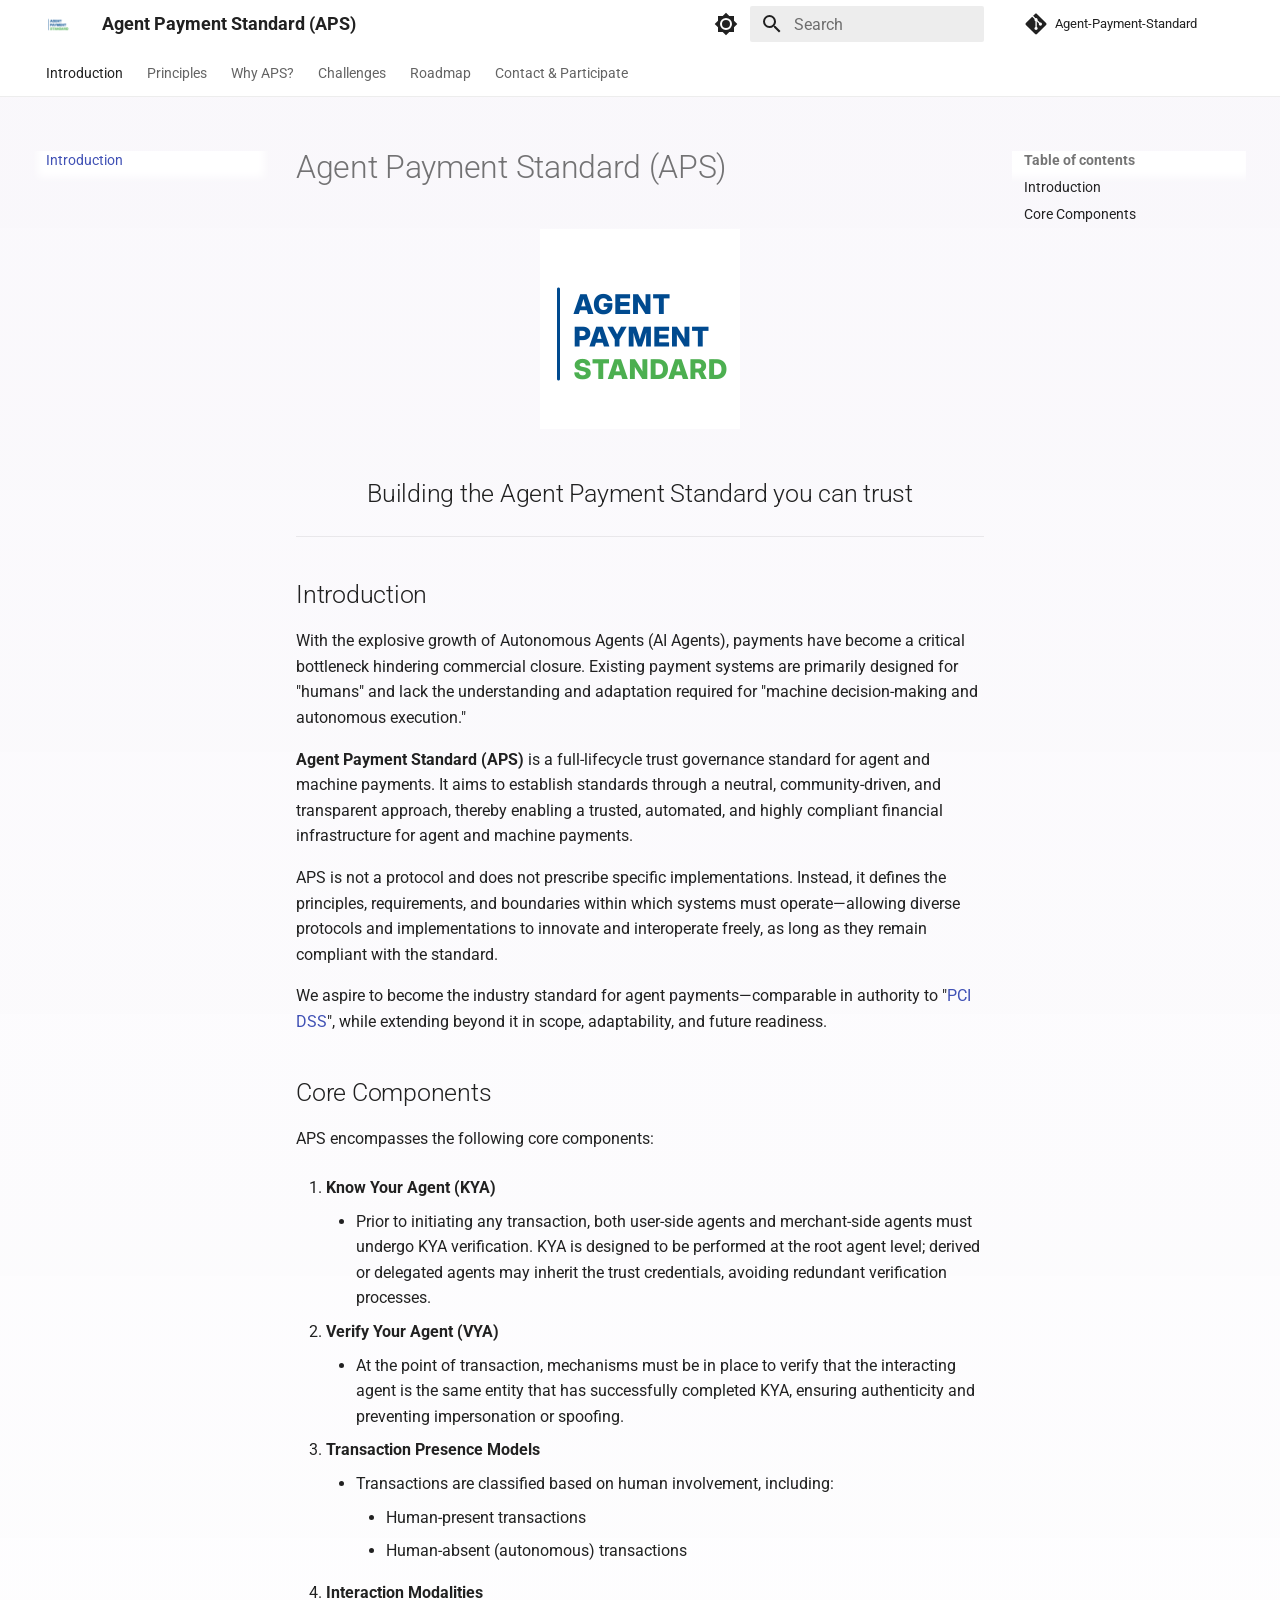
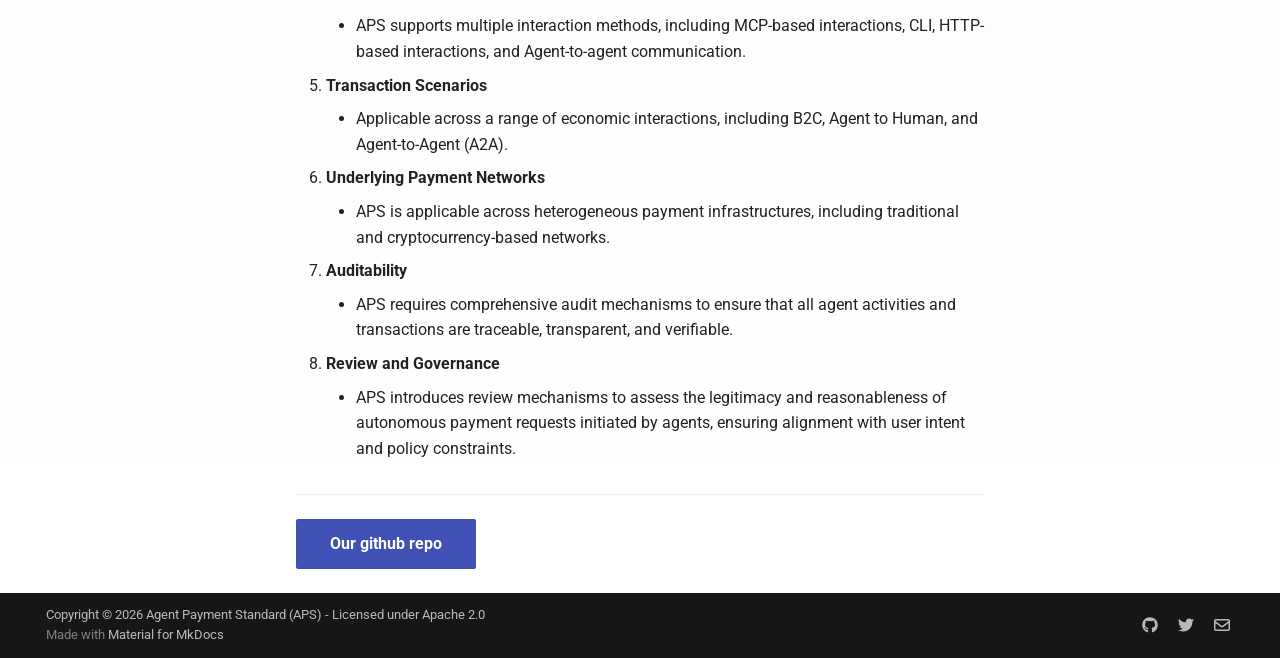
==== index.html @ 0241cc37 "Deployed 0610d51 with MkDocs version: 1.6.1" ====
<!doctype html>
<html lang="en" class="no-js">
  <head>
    
      <meta charset="utf-8">
      <meta name="viewport" content="width=device-width,initial-scale=1">
      
        <meta name="description" content="Building the Agent Payment Standard you can trust.">
      
      
      
        <link rel="canonical" href="https://agent-payment-standard.github.io/Agent-Payment-Standard-Website/">
      
      
      
        <link rel="next" href="principles/">
      
      
        
      
      
      <link rel="icon" href="images/logo-square.png">
      <meta name="generator" content="mkdocs-1.6.1, mkdocs-material-9.7.6">
    
    
      
        <title>Agent Payment Standard (APS)</title>
      
    
    
      <link rel="stylesheet" href="assets/stylesheets/main.484c7ddc.min.css">
      
        
        <link rel="stylesheet" href="assets/stylesheets/palette.ab4e12ef.min.css">
      
      


    
    
      
    
    
      
        
        
        <link rel="preconnect" href="https://fonts.gstatic.com" crossorigin>
        <link rel="stylesheet" href="https://fonts.googleapis.com/css?family=Roboto:300,300i,400,400i,700,700i%7CRoboto+Mono:400,400i,700,700i&display=fallback">
        <style>:root{--md-text-font:"Roboto";--md-code-font:"Roboto Mono"}</style>
      
    
    
      <link rel="stylesheet" href="stylesheets/extra.css">
    
    <script>__md_scope=new URL(".",location),__md_hash=e=>[...e].reduce(((e,_)=>(e<<5)-e+_.charCodeAt(0)),0),__md_get=(e,_=localStorage,t=__md_scope)=>JSON.parse(_.getItem(t.pathname+"."+e)),__md_set=(e,_,t=localStorage,a=__md_scope)=>{try{t.setItem(a.pathname+"."+e,JSON.stringify(_))}catch(e){}}</script>
    
      

    
    
  </head>
  
  
    
    
      
    
    
    
    
    <body dir="ltr" data-md-color-scheme="default" data-md-color-primary="white" data-md-color-accent="deep-purple">
  
    
    <input class="md-toggle" data-md-toggle="drawer" type="checkbox" id="__drawer" autocomplete="off">
    <input class="md-toggle" data-md-toggle="search" type="checkbox" id="__search" autocomplete="off">
    <label class="md-overlay" for="__drawer"></label>
    <div data-md-component="skip">
      
        
        <a href="#agent-payment-standard-aps" class="md-skip">
          Skip to content
        </a>
      
    </div>
    <div data-md-component="announce">
      
    </div>
    
    
      

<header class="md-header" data-md-component="header">
  <nav class="md-header__inner md-grid" aria-label="Header">
    <a href="." title="Agent Payment Standard (APS)" class="md-header__button md-logo" aria-label="Agent Payment Standard (APS)" data-md-component="logo">
      
  <img src="images/logo-square.png" alt="logo">

    </a>
    <label class="md-header__button md-icon" for="__drawer">
      
      <svg xmlns="http://www.w3.org/2000/svg" viewBox="0 0 24 24"><path d="M3 6h18v2H3zm0 5h18v2H3zm0 5h18v2H3z"/></svg>
    </label>
    <div class="md-header__title" data-md-component="header-title">
      <div class="md-header__ellipsis">
        <div class="md-header__topic">
          <span class="md-ellipsis">
            Agent Payment Standard (APS)
          </span>
        </div>
        <div class="md-header__topic" data-md-component="header-topic">
          <span class="md-ellipsis">
            
              Introduction
            
          </span>
        </div>
      </div>
    </div>
    
      
        <form class="md-header__option" data-md-component="palette">
  
    
    
    
    <input class="md-option" data-md-color-media="(prefers-color-scheme: light)" data-md-color-scheme="default" data-md-color-primary="white" data-md-color-accent="deep-purple"  aria-label="Switch to dark mode"  type="radio" name="__palette" id="__palette_0">
    
      <label class="md-header__button md-icon" title="Switch to dark mode" for="__palette_1" hidden>
        <svg xmlns="http://www.w3.org/2000/svg" viewBox="0 0 24 24"><path d="M12 8a4 4 0 0 0-4 4 4 4 0 0 0 4 4 4 4 0 0 0 4-4 4 4 0 0 0-4-4m0 10a6 6 0 0 1-6-6 6 6 0 0 1 6-6 6 6 0 0 1 6 6 6 6 0 0 1-6 6m8-9.31V4h-4.69L12 .69 8.69 4H4v4.69L.69 12 4 15.31V20h4.69L12 23.31 15.31 20H20v-4.69L23.31 12z"/></svg>
      </label>
    
  
    
    
    
    <input class="md-option" data-md-color-media="(prefers-color-scheme: dark)" data-md-color-scheme="slate" data-md-color-primary="black" data-md-color-accent="deep-purple"  aria-label="Switch to light mode"  type="radio" name="__palette" id="__palette_1">
    
      <label class="md-header__button md-icon" title="Switch to light mode" for="__palette_0" hidden>
        <svg xmlns="http://www.w3.org/2000/svg" viewBox="0 0 24 24"><path d="M12 18c-.89 0-1.74-.2-2.5-.55C11.56 16.5 13 14.42 13 12s-1.44-4.5-3.5-5.45C10.26 6.2 11.11 6 12 6a6 6 0 0 1 6 6 6 6 0 0 1-6 6m8-9.31V4h-4.69L12 .69 8.69 4H4v4.69L.69 12 4 15.31V20h4.69L12 23.31 15.31 20H20v-4.69L23.31 12z"/></svg>
      </label>
    
  
</form>
      
    
    
      <script>var palette=__md_get("__palette");if(palette&&palette.color){if("(prefers-color-scheme)"===palette.color.media){var media=matchMedia("(prefers-color-scheme: light)"),input=document.querySelector(media.matches?"[data-md-color-media='(prefers-color-scheme: light)']":"[data-md-color-media='(prefers-color-scheme: dark)']");palette.color.media=input.getAttribute("data-md-color-media"),palette.color.scheme=input.getAttribute("data-md-color-scheme"),palette.color.primary=input.getAttribute("data-md-color-primary"),palette.color.accent=input.getAttribute("data-md-color-accent")}for(var[key,value]of Object.entries(palette.color))document.body.setAttribute("data-md-color-"+key,value)}</script>
    
    
    
      
      
        <label class="md-header__button md-icon" for="__search">
          
          <svg xmlns="http://www.w3.org/2000/svg" viewBox="0 0 24 24"><path d="M9.5 3A6.5 6.5 0 0 1 16 9.5c0 1.61-.59 3.09-1.56 4.23l.27.27h.79l5 5-1.5 1.5-5-5v-.79l-.27-.27A6.52 6.52 0 0 1 9.5 16 6.5 6.5 0 0 1 3 9.5 6.5 6.5 0 0 1 9.5 3m0 2C7 5 5 7 5 9.5S7 14 9.5 14 14 12 14 9.5 12 5 9.5 5"/></svg>
        </label>
        <div class="md-search" data-md-component="search" role="dialog">
  <label class="md-search__overlay" for="__search"></label>
  <div class="md-search__inner" role="search">
    <form class="md-search__form" name="search">
      <input type="text" class="md-search__input" name="query" aria-label="Search" placeholder="Search" autocapitalize="off" autocorrect="off" autocomplete="off" spellcheck="false" data-md-component="search-query" required>
      <label class="md-search__icon md-icon" for="__search">
        
        <svg xmlns="http://www.w3.org/2000/svg" viewBox="0 0 24 24"><path d="M9.5 3A6.5 6.5 0 0 1 16 9.5c0 1.61-.59 3.09-1.56 4.23l.27.27h.79l5 5-1.5 1.5-5-5v-.79l-.27-.27A6.52 6.52 0 0 1 9.5 16 6.5 6.5 0 0 1 3 9.5 6.5 6.5 0 0 1 9.5 3m0 2C7 5 5 7 5 9.5S7 14 9.5 14 14 12 14 9.5 12 5 9.5 5"/></svg>
        
        <svg xmlns="http://www.w3.org/2000/svg" viewBox="0 0 24 24"><path d="M20 11v2H8l5.5 5.5-1.42 1.42L4.16 12l7.92-7.92L13.5 5.5 8 11z"/></svg>
      </label>
      <nav class="md-search__options" aria-label="Search">
        
          <a href="javascript:void(0)" class="md-search__icon md-icon" title="Share" aria-label="Share" data-clipboard data-clipboard-text="" data-md-component="search-share" tabindex="-1">
            
            <svg xmlns="http://www.w3.org/2000/svg" viewBox="0 0 24 24"><path d="M18 16.08c-.76 0-1.44.3-1.96.77L8.91 12.7c.05-.23.09-.46.09-.7s-.04-.47-.09-.7l7.05-4.11c.54.5 1.25.81 2.04.81a3 3 0 0 0 3-3 3 3 0 0 0-3-3 3 3 0 0 0-3 3c0 .24.04.47.09.7L8.04 9.81C7.5 9.31 6.79 9 6 9a3 3 0 0 0-3 3 3 3 0 0 0 3 3c.79 0 1.5-.31 2.04-.81l7.12 4.15c-.05.21-.08.43-.08.66 0 1.61 1.31 2.91 2.92 2.91s2.92-1.3 2.92-2.91A2.92 2.92 0 0 0 18 16.08"/></svg>
          </a>
        
        <button type="reset" class="md-search__icon md-icon" title="Clear" aria-label="Clear" tabindex="-1">
          
          <svg xmlns="http://www.w3.org/2000/svg" viewBox="0 0 24 24"><path d="M19 6.41 17.59 5 12 10.59 6.41 5 5 6.41 10.59 12 5 17.59 6.41 19 12 13.41 17.59 19 19 17.59 13.41 12z"/></svg>
        </button>
      </nav>
      
        <div class="md-search__suggest" data-md-component="search-suggest"></div>
      
    </form>
    <div class="md-search__output">
      <div class="md-search__scrollwrap" tabindex="0" data-md-scrollfix>
        <div class="md-search-result" data-md-component="search-result">
          <div class="md-search-result__meta">
            Initializing search
          </div>
          <ol class="md-search-result__list" role="presentation"></ol>
        </div>
      </div>
    </div>
  </div>
</div>
      
    
    
      <div class="md-header__source">
        <a href="https://github.com/Agent-Payment-Standard" title="Go to repository" class="md-source" data-md-component="source">
  <div class="md-source__icon md-icon">
    
    <svg xmlns="http://www.w3.org/2000/svg" viewBox="0 0 448 512"><!--! Font Awesome Free 7.1.0 by @fontawesome - https://fontawesome.com License - https://fontawesome.com/license/free (Icons: CC BY 4.0, Fonts: SIL OFL 1.1, Code: MIT License) Copyright 2025 Fonticons, Inc.--><path d="M439.6 236.1 244 40.5c-5.4-5.5-12.8-8.5-20.4-8.5s-15 3-20.4 8.4L162.5 81l51.5 51.5c27.1-9.1 52.7 16.8 43.4 43.7l49.7 49.7c34.2-11.8 61.2 31 35.5 56.7-26.5 26.5-70.2-2.9-56-37.3L240.3 199v121.9c25.3 12.5 22.3 41.8 9.1 55-6.4 6.4-15.2 10.1-24.3 10.1s-17.8-3.6-24.3-10.1c-17.6-17.6-11.1-46.9 11.2-56v-123c-20.8-8.5-24.6-30.7-18.6-45L142.6 101 8.5 235.1C3 240.6 0 247.9 0 255.5s3 15 8.5 20.4l195.6 195.7c5.4 5.4 12.7 8.4 20.4 8.4s15-3 20.4-8.4l194.7-194.7c5.4-5.4 8.4-12.8 8.4-20.4s-3-15-8.4-20.4"/></svg>
  </div>
  <div class="md-source__repository">
    Agent-Payment-Standard
  </div>
</a>
      </div>
    
  </nav>
  
</header>
    
    <div class="md-container" data-md-component="container">
      
      
        
          
            
<nav class="md-tabs" aria-label="Tabs" data-md-component="tabs">
  <div class="md-grid">
    <ul class="md-tabs__list">
      
        
  
  
  
    
  
  
    <li class="md-tabs__item md-tabs__item--active">
      <a href="." class="md-tabs__link">
        
  
  
    
  
  Introduction

      </a>
    </li>
  

      
        
  
  
  
  
    <li class="md-tabs__item">
      <a href="principles/" class="md-tabs__link">
        
  
  
    
  
  Principles

      </a>
    </li>
  

      
        
  
  
  
  
    <li class="md-tabs__item">
      <a href="why-aps/" class="md-tabs__link">
        
  
  
    
  
  Why APS?

      </a>
    </li>
  

      
        
  
  
  
  
    <li class="md-tabs__item">
      <a href="challenges/" class="md-tabs__link">
        
  
  
    
  
  Challenges

      </a>
    </li>
  

      
        
  
  
  
  
    <li class="md-tabs__item">
      <a href="roadmap/" class="md-tabs__link">
        
  
  
    
  
  Roadmap

      </a>
    </li>
  

      
        
  
  
  
  
    <li class="md-tabs__item">
      <a href="participate/" class="md-tabs__link">
        
  
  
    
  
  Contact & Participate

      </a>
    </li>
  

      
    </ul>
  </div>
</nav>
          
        
      
      <main class="md-main" data-md-component="main">
        <div class="md-main__inner md-grid">
          
            
              
              <div class="md-sidebar md-sidebar--primary" data-md-component="sidebar" data-md-type="navigation" >
                <div class="md-sidebar__scrollwrap">
                  <div class="md-sidebar__inner">
                    


  


<nav class="md-nav md-nav--primary md-nav--lifted" aria-label="Navigation" data-md-level="0">
  <label class="md-nav__title" for="__drawer">
    <a href="." title="Agent Payment Standard (APS)" class="md-nav__button md-logo" aria-label="Agent Payment Standard (APS)" data-md-component="logo">
      
  <img src="images/logo-square.png" alt="logo">

    </a>
    Agent Payment Standard (APS)
  </label>
  
    <div class="md-nav__source">
      <a href="https://github.com/Agent-Payment-Standard" title="Go to repository" class="md-source" data-md-component="source">
  <div class="md-source__icon md-icon">
    
    <svg xmlns="http://www.w3.org/2000/svg" viewBox="0 0 448 512"><!--! Font Awesome Free 7.1.0 by @fontawesome - https://fontawesome.com License - https://fontawesome.com/license/free (Icons: CC BY 4.0, Fonts: SIL OFL 1.1, Code: MIT License) Copyright 2025 Fonticons, Inc.--><path d="M439.6 236.1 244 40.5c-5.4-5.5-12.8-8.5-20.4-8.5s-15 3-20.4 8.4L162.5 81l51.5 51.5c27.1-9.1 52.7 16.8 43.4 43.7l49.7 49.7c34.2-11.8 61.2 31 35.5 56.7-26.5 26.5-70.2-2.9-56-37.3L240.3 199v121.9c25.3 12.5 22.3 41.8 9.1 55-6.4 6.4-15.2 10.1-24.3 10.1s-17.8-3.6-24.3-10.1c-17.6-17.6-11.1-46.9 11.2-56v-123c-20.8-8.5-24.6-30.7-18.6-45L142.6 101 8.5 235.1C3 240.6 0 247.9 0 255.5s3 15 8.5 20.4l195.6 195.7c5.4 5.4 12.7 8.4 20.4 8.4s15-3 20.4-8.4l194.7-194.7c5.4-5.4 8.4-12.8 8.4-20.4s-3-15-8.4-20.4"/></svg>
  </div>
  <div class="md-source__repository">
    Agent-Payment-Standard
  </div>
</a>
    </div>
  
  <ul class="md-nav__list" data-md-scrollfix>
    
      
      
  
  
    
  
  
  
    <li class="md-nav__item md-nav__item--active">
      
      <input class="md-nav__toggle md-toggle" type="checkbox" id="__toc">
      
      
        
      
      
        <label class="md-nav__link md-nav__link--active" for="__toc">
          
  
  
  <span class="md-ellipsis">
    
  
    Introduction
  

    
  </span>
  
  

          <span class="md-nav__icon md-icon"></span>
        </label>
      
      <a href="." class="md-nav__link md-nav__link--active">
        
  
  
  <span class="md-ellipsis">
    
  
    Introduction
  

    
  </span>
  
  

      </a>
      
        

<nav class="md-nav md-nav--secondary" aria-label="Table of contents">
  
  
  
    
  
  
    <label class="md-nav__title" for="__toc">
      <span class="md-nav__icon md-icon"></span>
      Table of contents
    </label>
    <ul class="md-nav__list" data-md-component="toc" data-md-scrollfix>
      
        <li class="md-nav__item">
  <a href="#introduction" class="md-nav__link">
    <span class="md-ellipsis">
      
        Introduction
      
    </span>
  </a>
  
</li>
      
        <li class="md-nav__item">
  <a href="#core-components" class="md-nav__link">
    <span class="md-ellipsis">
      
        Core Components
      
    </span>
  </a>
  
</li>
      
    </ul>
  
</nav>
      
    </li>
  

    
      
      
  
  
  
  
    <li class="md-nav__item">
      <a href="principles/" class="md-nav__link">
        
  
  
  <span class="md-ellipsis">
    
  
    Principles
  

    
  </span>
  
  

      </a>
    </li>
  

    
      
      
  
  
  
  
    <li class="md-nav__item">
      <a href="why-aps/" class="md-nav__link">
        
  
  
  <span class="md-ellipsis">
    
  
    Why APS?
  

    
  </span>
  
  

      </a>
    </li>
  

    
      
      
  
  
  
  
    <li class="md-nav__item">
      <a href="challenges/" class="md-nav__link">
        
  
  
  <span class="md-ellipsis">
    
  
    Challenges
  

    
  </span>
  
  

      </a>
    </li>
  

    
      
      
  
  
  
  
    <li class="md-nav__item">
      <a href="roadmap/" class="md-nav__link">
        
  
  
  <span class="md-ellipsis">
    
  
    Roadmap
  

    
  </span>
  
  

      </a>
    </li>
  

    
      
      
  
  
  
  
    <li class="md-nav__item">
      <a href="participate/" class="md-nav__link">
        
  
  
  <span class="md-ellipsis">
    
  
    Contact & Participate
  

    
  </span>
  
  

      </a>
    </li>
  

    
  </ul>
</nav>
                  </div>
                </div>
              </div>
            
            
              
              <div class="md-sidebar md-sidebar--secondary" data-md-component="sidebar" data-md-type="toc" >
                <div class="md-sidebar__scrollwrap">
                  <div class="md-sidebar__inner">
                    

<nav class="md-nav md-nav--secondary" aria-label="Table of contents">
  
  
  
    
  
  
    <label class="md-nav__title" for="__toc">
      <span class="md-nav__icon md-icon"></span>
      Table of contents
    </label>
    <ul class="md-nav__list" data-md-component="toc" data-md-scrollfix>
      
        <li class="md-nav__item">
  <a href="#introduction" class="md-nav__link">
    <span class="md-ellipsis">
      
        Introduction
      
    </span>
  </a>
  
</li>
      
        <li class="md-nav__item">
  <a href="#core-components" class="md-nav__link">
    <span class="md-ellipsis">
      
        Core Components
      
    </span>
  </a>
  
</li>
      
    </ul>
  
</nav>
                  </div>
                </div>
              </div>
            
          
          
            <div class="md-content" data-md-component="content">
              
              <article class="md-content__inner md-typeset">
                
                  


  
  


<h1 id="agent-payment-standard-aps">Agent Payment Standard (APS)</h1>
<div align="center">
  <img src="images/logo-square.png" alt="Agent Payment Standard Logo" width="200" />
</div>

<div align="center">
    <h2>Building the Agent Payment Standard you can trust</h2>
</div>
<hr />
<h2 id="introduction">Introduction</h2>
<p>With the explosive growth of Autonomous Agents (AI Agents), payments have become a critical bottleneck hindering commercial closure. Existing payment systems are primarily designed for "humans" and lack the understanding and adaptation required for "machine decision-making and autonomous execution."</p>
<p><strong>Agent Payment Standard (APS)</strong> is a full-lifecycle trust governance standard for agent and machine payments. It aims to establish standards through a neutral, community-driven, and transparent approach, thereby enabling a trusted, automated, and highly compliant financial infrastructure for agent and machine payments.</p>
<p>APS is not a protocol and does not prescribe specific implementations. Instead, it defines the principles, requirements, and boundaries within which systems must operate—allowing diverse protocols and implementations to innovate and interoperate freely, as long as they remain compliant with the standard.</p>
<p>We aspire to become the industry standard for agent payments—comparable in authority to "<a href="https://www.pcisecuritystandards.org/">PCI DSS</a>", while extending beyond it in scope, adaptability, and future readiness.</p>
<h2 id="core-components">Core Components</h2>
<p>APS encompasses the following core components:</p>
<ol>
<li>
<p><strong>Know Your Agent (KYA)</strong></p>
<ul>
<li>Prior to initiating any transaction, both user-side agents and merchant-side agents must undergo KYA verification. KYA is designed to be performed at the root agent level; derived or delegated agents may inherit the trust credentials, avoiding redundant verification processes.</li>
</ul>
</li>
<li>
<p><strong>Verify Your Agent (VYA)</strong></p>
<ul>
<li>At the point of transaction, mechanisms must be in place to verify that the interacting agent is the same entity that has successfully completed KYA, ensuring authenticity and preventing impersonation or spoofing.</li>
</ul>
</li>
<li>
<p><strong>Transaction Presence Models</strong></p>
<ul>
<li>Transactions are classified based on human involvement, including:<ul>
<li>Human-present transactions</li>
<li>Human-absent (autonomous) transactions</li>
</ul>
</li>
</ul>
</li>
<li>
<p><strong>Interaction Modalities</strong></p>
<ul>
<li>APS supports multiple interaction methods, including MCP-based interactions, CLI, HTTP-based interactions, and Agent-to-agent communication.</li>
</ul>
</li>
<li>
<p><strong>Transaction Scenarios</strong></p>
<ul>
<li>Applicable across a range of economic interactions, including B2C, Agent to Human, and Agent-to-Agent (A2A).</li>
</ul>
</li>
<li>
<p><strong>Underlying Payment Networks</strong></p>
<ul>
<li>APS is applicable across heterogeneous payment infrastructures, including traditional and cryptocurrency-based networks.</li>
</ul>
</li>
<li>
<p><strong>Auditability</strong></p>
<ul>
<li>APS requires comprehensive audit mechanisms to ensure that all agent activities and transactions are traceable, transparent, and verifiable.</li>
</ul>
</li>
<li>
<p><strong>Review and Governance</strong></p>
<ul>
<li>APS introduces review mechanisms to assess the legitimacy and reasonableness of autonomous payment requests initiated by agents, ensuring alignment with user intent and policy constraints.</li>
</ul>
</li>
</ol>
<hr />
<p><a class="md-button md-button--primary" href="https://github.com/Agent-Payment-Standard">Our github repo</a></p>












                
              </article>
            </div>
          
          
<script>var target=document.getElementById(location.hash.slice(1));target&&target.name&&(target.checked=target.name.startsWith("__tabbed_"))</script>
        </div>
        
          <button type="button" class="md-top md-icon" data-md-component="top" hidden>
  
  <svg xmlns="http://www.w3.org/2000/svg" viewBox="0 0 24 24"><path d="M13 20h-2V8l-5.5 5.5-1.42-1.42L12 4.16l7.92 7.92-1.42 1.42L13 8z"/></svg>
  Back to top
</button>
        
      </main>
      
        <footer class="md-footer">
  
  <div class="md-footer-meta md-typeset">
    <div class="md-footer-meta__inner md-grid">
      <div class="md-copyright">
  
    <div class="md-copyright__highlight">
      Copyright &copy; 2026 Agent Payment Standard (APS) - Licensed under Apache 2.0
    </div>
  
  
    Made with
    <a href="https://squidfunk.github.io/mkdocs-material/" target="_blank" rel="noopener">
      Material for MkDocs
    </a>
  
</div>
      
        
<div class="md-social">
  
    
    
    
    
      
      
    
    <a href="https://github.com/Agent-Payment-Standard" target="_blank" rel="noopener" title="github.com" class="md-social__link">
      <svg xmlns="http://www.w3.org/2000/svg" viewBox="0 0 512 512"><!--! Font Awesome Free 7.1.0 by @fontawesome - https://fontawesome.com License - https://fontawesome.com/license/free (Icons: CC BY 4.0, Fonts: SIL OFL 1.1, Code: MIT License) Copyright 2025 Fonticons, Inc.--><path d="M173.9 397.4c0 2-2.3 3.6-5.2 3.6-3.3.3-5.6-1.3-5.6-3.6 0-2 2.3-3.6 5.2-3.6 3-.3 5.6 1.3 5.6 3.6m-31.1-4.5c-.7 2 1.3 4.3 4.3 4.9 2.6 1 5.6 0 6.2-2s-1.3-4.3-4.3-5.2c-2.6-.7-5.5.3-6.2 2.3m44.2-1.7c-2.9.7-4.9 2.6-4.6 4.9.3 2 2.9 3.3 5.9 2.6 2.9-.7 4.9-2.6 4.6-4.6-.3-1.9-3-3.2-5.9-2.9M252.8 8C114.1 8 8 113.3 8 252c0 110.9 69.8 205.8 169.5 239.2 12.8 2.3 17.3-5.6 17.3-12.1 0-6.2-.3-40.4-.3-61.4 0 0-70 15-84.7-29.8 0 0-11.4-29.1-27.8-36.6 0 0-22.9-15.7 1.6-15.4 0 0 24.9 2 38.6 25.8 21.9 38.6 58.6 27.5 72.9 20.9 2.3-16 8.8-27.1 16-33.7-55.9-6.2-112.3-14.3-112.3-110.5 0-27.5 7.6-41.3 23.6-58.9-2.6-6.5-11.1-33.3 2.6-67.9 20.9-6.5 69 27 69 27 20-5.6 41.5-8.5 62.8-8.5s42.8 2.9 62.8 8.5c0 0 48.1-33.6 69-27 13.7 34.7 5.2 61.4 2.6 67.9 16 17.7 25.8 31.5 25.8 58.9 0 96.5-58.9 104.2-114.8 110.5 9.2 7.9 17 22.9 17 46.4 0 33.7-.3 75.4-.3 83.6 0 6.5 4.6 14.4 17.3 12.1C436.2 457.8 504 362.9 504 252 504 113.3 391.5 8 252.8 8M105.2 352.9c-1.3 1-1 3.3.7 5.2 1.6 1.6 3.9 2.3 5.2 1 1.3-1 1-3.3-.7-5.2-1.6-1.6-3.9-2.3-5.2-1m-10.8-8.1c-.7 1.3.3 2.9 2.3 3.9 1.6 1 3.6.7 4.3-.7.7-1.3-.3-2.9-2.3-3.9-2-.6-3.6-.3-4.3.7m32.4 35.6c-1.6 1.3-1 4.3 1.3 6.2 2.3 2.3 5.2 2.6 6.5 1 1.3-1.3.7-4.3-1.3-6.2-2.2-2.3-5.2-2.6-6.5-1m-11.4-14.7c-1.6 1-1.6 3.6 0 5.9s4.3 3.3 5.6 2.3c1.6-1.3 1.6-3.9 0-6.2-1.4-2.3-4-3.3-5.6-2"/></svg>
    </a>
  
    
    
    
    
      
      
    
    <a href="https://x.com/AgentPayStd" target="_blank" rel="noopener" title="x.com" class="md-social__link">
      <svg xmlns="http://www.w3.org/2000/svg" viewBox="0 0 512 512"><!--! Font Awesome Free 7.1.0 by @fontawesome - https://fontawesome.com License - https://fontawesome.com/license/free (Icons: CC BY 4.0, Fonts: SIL OFL 1.1, Code: MIT License) Copyright 2025 Fonticons, Inc.--><path d="M459.4 151.7c.3 4.5.3 9.1.3 13.6 0 138.7-105.6 298.6-298.6 298.6-59.5 0-114.7-17.2-161.1-47.1 8.4 1 16.6 1.3 25.3 1.3 49.1 0 94.2-16.6 130.3-44.8-46.1-1-84.8-31.2-98.1-72.8 6.5 1 13 1.6 19.8 1.6 9.4 0 18.8-1.3 27.6-3.6-48.1-9.7-84.1-52-84.1-103v-1.3c14 7.8 30.2 12.7 47.4 13.3-28.3-18.8-46.8-51-46.8-87.4 0-19.5 5.2-37.4 14.3-53C87.4 130.8 165 172.4 252.1 176.9c-1.6-7.8-2.6-15.9-2.6-24C249.5 95.1 296.3 48 354.4 48c30.2 0 57.5 12.7 76.7 33.1 23.7-4.5 46.5-13.3 66.6-25.3-7.8 24.4-24.4 44.8-46.1 57.8 21.1-2.3 41.6-8.1 60.4-16.2-14.3 20.8-32.2 39.3-52.6 54.3"/></svg>
    </a>
  
    
    
    
    
    <a href="mailto:contact@agent-payment-standard.org" target="_blank" rel="noopener" title="" class="md-social__link">
      <svg xmlns="http://www.w3.org/2000/svg" viewBox="0 0 512 512"><!--! Font Awesome Free 7.1.0 by @fontawesome - https://fontawesome.com License - https://fontawesome.com/license/free (Icons: CC BY 4.0, Fonts: SIL OFL 1.1, Code: MIT License) Copyright 2025 Fonticons, Inc.--><path d="M61.4 64C27.5 64 0 91.5 0 125.4c0 .9 0 1.7.1 2.6H0v256c0 35.3 28.7 64 64 64h384c35.3 0 64-28.7 64-64V128h-.1c0-.9.1-1.7.1-2.6 0-33.9-27.5-61.4-61.4-61.4zM464 192.3V384c0 8.8-7.2 16-16 16H64c-8.8 0-16-7.2-16-16V192.3l154.8 117.4c31.4 23.9 74.9 23.9 106.4 0zM48 125.4c0-7.4 6-13.4 13.4-13.4h389.2c7.4 0 13.4 6 13.4 13.4 0 4.2-2 8.2-5.3 10.7L280.2 271.5c-14.3 10.8-34.1 10.8-48.4 0L53.3 136.1c-3.3-2.5-5.3-6.5-5.3-10.7"/></svg>
    </a>
  
</div>
      
    </div>
  </div>
</footer>
      
    </div>
    <div class="md-dialog" data-md-component="dialog">
      <div class="md-dialog__inner md-typeset"></div>
    </div>
    
    
    
      
      
      <script id="__config" type="application/json">{"annotate": null, "base": ".", "features": ["navigation.tabs", "navigation.sections", "navigation.expand", "navigation.top", "navigation.tracking", "search.suggest", "search.highlight", "search.share", "content.code.copy", "content.code.annotate"], "search": "assets/javascripts/workers/search.2c215733.min.js", "tags": null, "translations": {"clipboard.copied": "Copied to clipboard", "clipboard.copy": "Copy to clipboard", "search.result.more.one": "1 more on this page", "search.result.more.other": "# more on this page", "search.result.none": "No matching documents", "search.result.one": "1 matching document", "search.result.other": "# matching documents", "search.result.placeholder": "Type to start searching", "search.result.term.missing": "Missing", "select.version": "Select version"}, "version": null}</script>
    
    
      <script src="assets/javascripts/bundle.79ae519e.min.js"></script>
      
    
  </body>
</html>
---- assets/stylesheets/main.484c7ddc.min.css ----
@charset "UTF-8";html{-webkit-text-size-adjust:none;-moz-text-size-adjust:none;text-size-adjust:none;box-sizing:border-box}*,:after,:before{box-sizing:inherit}@media (prefers-reduced-motion){*,:after,:before{transition:none!important}}body{margin:0}a,button,input,label{-webkit-tap-highlight-color:transparent}a{color:inherit;text-decoration:none}hr{border:0;box-sizing:initial;display:block;height:.05rem;overflow:visible;padding:0}small{font-size:80%}sub,sup{line-height:1em}img{border-style:none}table{border-collapse:initial;border-spacing:0}td,th{font-weight:400;vertical-align:top}button{background:#0000;border:0;font-family:inherit;font-size:inherit;margin:0;padding:0}input{border:0;outline:none}:root{--md-primary-fg-color:#4051b5;--md-primary-fg-color--light:#5d6cc0;--md-primary-fg-color--dark:#303fa1;--md-primary-bg-color:#fff;--md-primary-bg-color--light:#ffffffb3;--md-accent-fg-color:#526cfe;--md-accent-fg-color--transparent:#526cfe1a;--md-accent-bg-color:#fff;--md-accent-bg-color--light:#ffffffb3}[data-md-color-scheme=default]{color-scheme:light}[data-md-color-scheme=default] img[src$="#gh-dark-mode-only"],[data-md-color-scheme=default] img[src$="#only-dark"]{display:none}:root,[data-md-color-scheme=default]{--md-hue:225deg;--md-default-fg-color:#000000de;--md-default-fg-color--light:#0000008a;--md-default-fg-color--lighter:#00000052;--md-default-fg-color--lightest:#00000012;--md-default-bg-color:#fff;--md-default-bg-color--light:#ffffffb3;--md-default-bg-color--lighter:#ffffff4d;--md-default-bg-color--lightest:#ffffff1f;--md-code-fg-color:#36464e;--md-code-bg-color:#f5f5f5;--md-code-bg-color--light:#f5f5f5b3;--md-code-bg-color--lighter:#f5f5f54d;--md-code-hl-color:#4287ff;--md-code-hl-color--light:#4287ff1a;--md-code-hl-number-color:#d52a2a;--md-code-hl-special-color:#db1457;--md-code-hl-function-color:#a846b9;--md-code-hl-constant-color:#6e59d9;--md-code-hl-keyword-color:#3f6ec6;--md-code-hl-string-color:#1c7d4d;--md-code-hl-name-color:var(--md-code-fg-color);--md-code-hl-operator-color:var(--md-default-fg-color--light);--md-code-hl-punctuation-color:var(--md-default-fg-color--light);--md-code-hl-comment-color:var(--md-default-fg-color--light);--md-code-hl-generic-color:var(--md-default-fg-color--light);--md-code-hl-variable-color:var(--md-default-fg-color--light);--md-typeset-color:var(--md-default-fg-color);--md-typeset-a-color:var(--md-primary-fg-color);--md-typeset-del-color:#f5503d26;--md-typeset-ins-color:#0bd57026;--md-typeset-kbd-color:#fafafa;--md-typeset-kbd-accent-color:#fff;--md-typeset-kbd-border-color:#b8b8b8;--md-typeset-mark-color:#ffff0080;--md-typeset-table-color:#0000001f;--md-typeset-table-color--light:rgba(0,0,0,.035);--md-admonition-fg-color:var(--md-default-fg-color);--md-admonition-bg-color:var(--md-default-bg-color);--md-warning-fg-color:#000000de;--md-warning-bg-color:#ff9;--md-footer-fg-color:#fff;--md-footer-fg-color--light:#ffffffb3;--md-footer-fg-color--lighter:#ffffff73;--md-footer-bg-color:#000000de;--md-footer-bg-color--dark:#00000052;--md-shadow-z1:0 0.2rem 0.5rem #0000000d,0 0 0.05rem #0000001a;--md-shadow-z2:0 0.2rem 0.5rem #0000001a,0 0 0.05rem #00000040;--md-shadow-z3:0 0.2rem 0.5rem #0003,0 0 0.05rem #00000059}.md-icon svg{fill:currentcolor;display:block;height:1.2rem;width:1.2rem}body{-webkit-font-smoothing:antialiased;-moz-osx-font-smoothing:grayscale;--md-text-font-family:var(--md-text-font,_),-apple-system,BlinkMacSystemFont,Helvetica,Arial,sans-serif;--md-code-font-family:var(--md-code-font,_),SFMono-Regular,Consolas,Menlo,monospace}aside,body,input{font-feature-settings:"kern","liga";color:var(--md-typeset-color);font-family:var(--md-text-font-family)}code,kbd,pre{font-feature-settings:"kern";font-family:var(--md-code-font-family)}:root{--md-typeset-table-sort-icon:url('data:image/svg+xml;charset=utf-8,<svg xmlns="http://www.w3.org/2000/svg" viewBox="0 0 24 24"><path d="m18 21-4-4h3V7h-3l4-4 4 4h-3v10h3M2 19v-2h10v2M2 13v-2h7v2M2 7V5h4v2z"/></svg>');--md-typeset-table-sort-icon--asc:url('data:image/svg+xml;charset=utf-8,<svg xmlns="http://www.w3.org/2000/svg" viewBox="0 0 24 24"><path d="M19 17h3l-4 4-4-4h3V3h2M2 17h10v2H2M6 5v2H2V5m0 6h7v2H2z"/></svg>');--md-typeset-table-sort-icon--desc:url('data:image/svg+xml;charset=utf-8,<svg xmlns="http://www.w3.org/2000/svg" viewBox="0 0 24 24"><path d="M19 7h3l-4-4-4 4h3v14h2M2 17h10v2H2M6 5v2H2V5m0 6h7v2H2z"/></svg>')}.md-typeset{-webkit-print-color-adjust:exact;color-adjust:exact;font-size:.8rem;line-height:1.6;overflow-wrap:break-word}@media print{.md-typeset{font-size:.68rem}}.md-typeset blockquote,.md-typeset dl,.md-typeset figure,.md-typeset ol,.md-typeset pre,.md-typeset ul{margin-bottom:1em;margin-top:1em}.md-typeset h1{color:var(--md-default-fg-color--light);font-size:2em;line-height:1.3;margin:0 0 1.25em}.md-typeset h1,.md-typeset h2{font-weight:300;letter-spacing:-.01em}.md-typeset h2{font-size:1.5625em;line-height:1.4;margin:1.6em 0 .64em}.md-typeset h3{font-size:1.25em;font-weight:400;letter-spacing:-.01em;line-height:1.5;margin:1.6em 0 .8em}.md-typeset h2+h3{margin-top:.8em}.md-typeset h4{font-weight:700;letter-spacing:-.01em;margin:1em 0}.md-typeset h5,.md-typeset h6{color:var(--md-default-fg-color--light);font-size:.8em;font-weight:700;letter-spacing:-.01em;margin:1.25em 0}.md-typeset h5{text-transform:uppercase}.md-typeset h5 code{text-transform:none}.md-typeset hr{border-bottom:.05rem solid var(--md-default-fg-color--lightest);display:flow-root;margin:1.5em 0}.md-typeset a{color:var(--md-typeset-a-color);word-break:break-word}.md-typeset a,.md-typeset a:before{transition:color 125ms}.md-typeset a:focus,.md-typeset a:hover{color:var(--md-accent-fg-color)}.md-typeset a:focus code,.md-typeset a:hover code{background-color:var(--md-accent-fg-color--transparent);color:var(--md-accent-fg-color)}.md-typeset a code{color:var(--md-typeset-a-color)}.md-typeset a.focus-visible{outline-color:var(--md-accent-fg-color);outline-offset:.2rem}.md-typeset code,.md-typeset kbd,.md-typeset pre{color:var(--md-code-fg-color);direction:ltr;font-variant-ligatures:none;transition:background-color 125ms}@media print{.md-typeset code,.md-typeset kbd,.md-typeset pre{white-space:pre-wrap}}.md-typeset code{background-color:var(--md-code-bg-color);border-radius:.1rem;-webkit-box-decoration-break:clone;box-decoration-break:clone;font-size:.85em;padding:0 .2941176471em;transition:color 125ms,background-color 125ms;word-break:break-word}.md-typeset code:not(.focus-visible){-webkit-tap-highlight-color:transparent;outline:none}.md-typeset pre{display:flow-root;line-height:1.4;position:relative}.md-typeset pre>code{-webkit-box-decoration-break:slice;box-decoration-break:slice;box-shadow:none;display:block;margin:0;outline-color:var(--md-accent-fg-color);overflow:auto;padding:.7720588235em 1.1764705882em;scrollbar-color:var(--md-default-fg-color--lighter) #0000;scrollbar-width:thin;touch-action:auto;word-break:normal}.md-typeset pre>code:hover{scrollbar-color:var(--md-accent-fg-color) #0000}.md-typeset pre>code::-webkit-scrollbar{height:.2rem;width:.2rem}.md-typeset pre>code::-webkit-scrollbar-thumb{background-color:var(--md-default-fg-color--lighter)}.md-typeset pre>code::-webkit-scrollbar-thumb:hover{background-color:var(--md-accent-fg-color)}.md-typeset kbd{background-color:var(--md-typeset-kbd-color);border-radius:.1rem;box-shadow:0 .1rem 0 .05rem var(--md-typeset-kbd-border-color),0 .1rem 0 var(--md-typeset-kbd-border-color),0 -.1rem .2rem var(--md-typeset-kbd-accent-color) inset;color:var(--md-default-fg-color);display:inline-block;font-size:.75em;padding:0 .6666666667em;vertical-align:text-top;word-break:break-word}.md-typeset mark{background-color:var(--md-typeset-mark-color);-webkit-box-decoration-break:clone;box-decoration-break:clone;color:inherit;word-break:break-word}.md-typeset abbr{cursor:help;text-decoration:none}.md-typeset [data-preview],.md-typeset abbr{border-bottom:.05rem dotted var(--md-default-fg-color--light)}.md-typeset small{opacity:.75}[dir=ltr] .md-typeset sub,[dir=ltr] .md-typeset sup{margin-left:.078125em}[dir=rtl] .md-typeset sub,[dir=rtl] .md-typeset sup{margin-right:.078125em}[dir=ltr] .md-typeset blockquote{padding-left:.6rem}[dir=rtl] .md-typeset blockquote{padding-right:.6rem}[dir=ltr] .md-typeset blockquote{border-left:.2rem solid var(--md-default-fg-color--lighter)}[dir=rtl] .md-typeset blockquote{border-right:.2rem solid var(--md-default-fg-color--lighter)}.md-typeset blockquote{color:var(--md-default-fg-color--light);margin-left:0;margin-right:0}.md-typeset ul{list-style-type:disc}.md-typeset ul[type]{list-style-type:revert-layer}[dir=ltr] .md-typeset ol,[dir=ltr] .md-typeset ul{margin-left:.625em}[dir=rtl] .md-typeset ol,[dir=rtl] .md-typeset ul{margin-right:.625em}.md-typeset ol,.md-typeset ul{padding:0}.md-typeset ol:not([hidden]),.md-typeset ul:not([hidden]){display:flow-root}.md-typeset ol ol,.md-typeset ul ol{list-style-type:lower-alpha}.md-typeset ol ol ol,.md-typeset ul ol ol{list-style-type:lower-roman}.md-typeset ol ol ol ol,.md-typeset ul ol ol ol{list-style-type:upper-alpha}.md-typeset ol ol ol ol ol,.md-typeset ul ol ol ol ol{list-style-type:upper-roman}.md-typeset ol[type],.md-typeset ul[type]{list-style-type:revert-layer}[dir=ltr] .md-typeset ol li,[dir=ltr] .md-typeset ul li{margin-left:1.25em}[dir=rtl] .md-typeset ol li,[dir=rtl] .md-typeset ul li{margin-right:1.25em}.md-typeset ol li,.md-typeset ul li{margin-bottom:.5em}.md-typeset ol li blockquote,.md-typeset ol li p,.md-typeset ul li blockquote,.md-typeset ul li p{margin:.5em 0}.md-typeset ol li:last-child,.md-typeset ul li:last-child{margin-bottom:0}[dir=ltr] .md-typeset ol li ol,[dir=ltr] .md-typeset ol li ul,[dir=ltr] .md-typeset ul li ol,[dir=ltr] .md-typeset ul li ul{margin-left:.625em}[dir=rtl] .md-typeset ol li ol,[dir=rtl] .md-typeset ol li ul,[dir=rtl] .md-typeset ul li ol,[dir=rtl] .md-typeset ul li ul{margin-right:.625em}.md-typeset ol li ol,.md-typeset ol li ul,.md-typeset ul li ol,.md-typeset ul li ul{margin-bottom:.5em;margin-top:.5em}[dir=ltr] .md-typeset dd{margin-left:1.875em}[dir=rtl] .md-typeset dd{margin-right:1.875em}.md-typeset dd{margin-bottom:1.5em;margin-top:1em}.md-typeset img,.md-typeset svg,.md-typeset video{height:auto;max-width:100%}.md-typeset img[align=left]{margin:1em 1em 1em 0}.md-typeset img[align=right]{margin:1em 0 1em 1em}.md-typeset img[align]:only-child{margin-top:0}.md-typeset figure{display:flow-root;margin:1em auto;max-width:100%;text-align:center;width:fit-content}.md-typeset figure img{display:block;margin:0 auto}.md-typeset figcaption{font-style:italic;margin:1em auto;max-width:24rem}.md-typeset iframe{max-width:100%}.md-typeset table:not([class]){background-color:var(--md-default-bg-color);border:.05rem solid var(--md-typeset-table-color);border-radius:.1rem;display:inline-block;font-size:.64rem;max-width:100%;overflow:auto;touch-action:auto}@media print{.md-typeset table:not([class]){display:table}}.md-typeset table:not([class])+*{margin-top:1.5em}.md-typeset table:not([class]) td>:first-child,.md-typeset table:not([class]) th>:first-child{margin-top:0}.md-typeset table:not([class]) td>:last-child,.md-typeset table:not([class]) th>:last-child{margin-bottom:0}.md-typeset table:not([class]) td:not([align]),.md-typeset table:not([class]) th:not([align]){text-align:left}[dir=rtl] .md-typeset table:not([class]) td:not([align]),[dir=rtl] .md-typeset table:not([class]) th:not([align]){text-align:right}.md-typeset table:not([class]) th{font-weight:700;min-width:5rem;padding:.9375em 1.25em;vertical-align:top}.md-typeset table:not([class]) td{border-top:.05rem solid var(--md-typeset-table-color);padding:.9375em 1.25em;vertical-align:top}.md-typeset table:not([class]) tbody tr{transition:background-color 125ms}.md-typeset table:not([class]) tbody tr:hover{background-color:var(--md-typeset-table-color--light);box-shadow:0 .05rem 0 var(--md-default-bg-color) inset}.md-typeset table:not([class]) a{word-break:normal}.md-typeset table th[role=columnheader]{cursor:pointer}[dir=ltr] .md-typeset table th[role=columnheader]:after{margin-left:.5em}[dir=rtl] .md-typeset table th[role=columnheader]:after{margin-right:.5em}.md-typeset table th[role=columnheader]:after{content:"";display:inline-block;height:1.2em;-webkit-mask-image:var(--md-typeset-table-sort-icon);mask-image:var(--md-typeset-table-sort-icon);-webkit-mask-repeat:no-repeat;mask-repeat:no-repeat;-webkit-mask-size:contain;mask-size:contain;transition:background-color 125ms;vertical-align:text-bottom;width:1.2em}.md-typeset table th[role=columnheader]:hover:after{background-color:var(--md-default-fg-color--lighter)}.md-typeset table th[role=columnheader][aria-sort=ascending]:after{background-color:var(--md-default-fg-color--light);-webkit-mask-image:var(--md-typeset-table-sort-icon--asc);mask-image:var(--md-typeset-table-sort-icon--asc)}.md-typeset table th[role=columnheader][aria-sort=descending]:after{background-color:var(--md-default-fg-color--light);-webkit-mask-image:var(--md-typeset-table-sort-icon--desc);mask-image:var(--md-typeset-table-sort-icon--desc)}.md-typeset__scrollwrap{margin:1em -.8rem;overflow-x:auto;touch-action:auto}.md-typeset__table{display:inline-block;margin-bottom:.5em;padding:0 .8rem}@media print{.md-typeset__table{display:block}}html .md-typeset__table table{display:table;margin:0;overflow:hidden;width:100%}@media screen and (max-width:44.984375em){.md-content__inner>pre{margin:1em -.8rem}.md-content__inner>pre code{border-radius:0}}.md-typeset .md-author{border-radius:100%;display:block;flex-shrink:0;height:1.6rem;overflow:hidden;position:relative;transition:color 125ms,transform 125ms;width:1.6rem}.md-typeset .md-author img{display:block}.md-typeset .md-author--more{background:var(--md-default-fg-color--lightest);color:var(--md-default-fg-color--lighter);font-size:.6rem;font-weight:700;line-height:1.6rem;text-align:center}.md-typeset .md-author--long{height:2.4rem;width:2.4rem}.md-typeset a.md-author{transform:scale(1)}.md-typeset a.md-author img{border-radius:100%;filter:grayscale(100%) opacity(75%);transition:filter 125ms}.md-typeset a.md-author:focus,.md-typeset a.md-author:hover{transform:scale(1.1);z-index:1}.md-typeset a.md-author:focus img,.md-typeset a.md-author:hover img{filter:grayscale(0)}.md-banner{background-color:var(--md-footer-bg-color);color:var(--md-footer-fg-color);overflow:auto}@media print{.md-banner{display:none}}.md-banner--warning{background-color:var(--md-warning-bg-color);color:var(--md-warning-fg-color)}.md-banner__inner{font-size:.7rem;margin:.6rem auto;padding:0 .8rem}[dir=ltr] .md-banner__button{float:right}[dir=rtl] .md-banner__button{float:left}.md-banner__button{color:inherit;cursor:pointer;transition:opacity .25s}.no-js .md-banner__button{display:none}.md-banner__button:hover{opacity:.7}html{font-size:125%;height:100%;overflow-x:hidden}@media screen and (min-width:100em){html{font-size:137.5%}}@media screen and (min-width:125em){html{font-size:150%}}body{background-color:var(--md-default-bg-color);display:flex;flex-direction:column;font-size:.5rem;min-height:100%;position:relative;width:100%}@media print{body{display:block}}@media screen and (max-width:59.984375em){body[data-md-scrolllock]{position:fixed}}.md-grid{margin-left:auto;margin-right:auto;max-width:61rem}.md-container{display:flex;flex-direction:column;flex-grow:1}@media print{.md-container{display:block}}.md-main{flex-grow:1}.md-main__inner{display:flex;height:100%;margin-top:1.5rem}.md-ellipsis{overflow:hidden;text-overflow:ellipsis}.md-toggle{display:none}.md-option{height:0;opacity:0;position:absolute;width:0}.md-option:checked+label:not([hidden]){display:block}.md-option.focus-visible+label{outline-color:var(--md-accent-fg-color);outline-style:auto}.md-skip{background-color:var(--md-default-fg-color);border-radius:.1rem;color:var(--md-default-bg-color);font-size:.64rem;margin:.5rem;opacity:0;outline-color:var(--md-accent-fg-color);padding:.3rem .5rem;position:fixed;transform:translateY(.4rem);z-index:-1}.md-skip:focus{opacity:1;transform:translateY(0);transition:transform .25s cubic-bezier(.4,0,.2,1),opacity 175ms 75ms;z-index:10}@page{margin:25mm}:root{--md-clipboard-icon:url('data:image/svg+xml;charset=utf-8,<svg xmlns="http://www.w3.org/2000/svg" viewBox="0 0 24 24"><path d="M19 21H8V7h11m0-2H8a2 2 0 0 0-2 2v14a2 2 0 0 0 2 2h11a2 2 0 0 0 2-2V7a2 2 0 0 0-2-2m-3-4H4a2 2 0 0 0-2 2v14h2V3h12z"/></svg>')}.md-clipboard{border-radius:.1rem;color:var(--md-default-fg-color--lightest);cursor:pointer;height:1.5em;outline-color:var(--md-accent-fg-color);outline-offset:.1rem;transition:color .25s;width:1.5em;z-index:1}@media print{.md-clipboard{display:none}}.md-clipboard:not(.focus-visible){-webkit-tap-highlight-color:transparent;outline:none}:hover>.md-clipboard{color:var(--md-default-fg-color--light)}.md-clipboard:focus,.md-clipboard:hover{color:var(--md-accent-fg-color)}.md-clipboard:after{background-color:currentcolor;content:"";display:block;height:1.125em;margin:0 auto;-webkit-mask-image:var(--md-clipboard-icon);mask-image:var(--md-clipboard-icon);-webkit-mask-position:center;mask-position:center;-webkit-mask-repeat:no-repeat;mask-repeat:no-repeat;-webkit-mask-size:contain;mask-size:contain;width:1.125em}.md-clipboard--inline{cursor:pointer}.md-clipboard--inline code{transition:color .25s,background-color .25s}.md-clipboard--inline:focus code,.md-clipboard--inline:hover code{background-color:var(--md-accent-fg-color--transparent);color:var(--md-accent-fg-color)}:root{--md-code-select-icon:url('data:image/svg+xml;charset=utf-8,<svg xmlns="http://www.w3.org/2000/svg" viewBox="0 0 24 24"><path d="M19 19h-4v2h4c1.1 0 2-.9 2-2v-4h-2m0-12h-4v2h4v4h2V5c0-1.1-.9-2-2-2M5 5h4V3H5c-1.1 0-2 .9-2 2v4h2m0 6H3v4c0 1.1.9 2 2 2h4v-2H5zm2-4h2v2H7zm4 0h2v2h-2zm4 0h2v2h-2zM7 7h2v2H7zm4 0h2v2h-2zm4 0h2v2h-2zm-8 8h2v2H7zm4 0h2v2h-2zm4 0h2v2h-2z"/></svg>');--md-code-copy-icon:url('data:image/svg+xml;charset=utf-8,<svg xmlns="http://www.w3.org/2000/svg" viewBox="0 0 24 24"><path d="M19 21H8V7h11m0-2H8a2 2 0 0 0-2 2v14a2 2 0 0 0 2 2h11a2 2 0 0 0 2-2V7a2 2 0 0 0-2-2m-3-4H4a2 2 0 0 0-2 2v14h2V3h12z"/></svg>')}.md-typeset .md-code__content{display:grid}.md-code__nav{background-color:var(--md-code-bg-color--lighter);border-radius:.1rem;display:flex;gap:.2rem;padding:.2rem;position:absolute;right:.25em;top:.25em;transition:background-color .25s;z-index:1}:hover>.md-code__nav{background-color:var(--md-code-bg-color--light)}.md-code__button{color:var(--md-default-fg-color--lightest);cursor:pointer;display:block;height:1.5em;outline-color:var(--md-accent-fg-color);outline-offset:.1rem;transition:color .25s;width:1.5em}:hover>*>.md-code__button{color:var(--md-default-fg-color--light)}.md-code__button.focus-visible,.md-code__button:hover{color:var(--md-accent-fg-color)}.md-code__button--active{color:var(--md-default-fg-color)!important}.md-code__button:after{background-color:currentcolor;content:"";display:block;height:1.125em;margin:0 auto;-webkit-mask-position:center;mask-position:center;-webkit-mask-repeat:no-repeat;mask-repeat:no-repeat;-webkit-mask-size:contain;mask-size:contain;width:1.125em}.md-code__button[data-md-type=select]:after{-webkit-mask-image:var(--md-code-select-icon);mask-image:var(--md-code-select-icon)}.md-code__button[data-md-type=copy]:after{-webkit-mask-image:var(--md-code-copy-icon);mask-image:var(--md-code-copy-icon)}@keyframes consent{0%{opacity:0;transform:translateY(100%)}to{opacity:1;transform:translateY(0)}}@keyframes overlay{0%{opacity:0}to{opacity:1}}.md-consent__overlay{animation:overlay .25s both;-webkit-backdrop-filter:blur(.1rem);backdrop-filter:blur(.1rem);background-color:#0000008a;height:100%;opacity:1;position:fixed;top:0;width:100%;z-index:5}.md-consent__inner{animation:consent .5s cubic-bezier(.1,.7,.1,1) both;background-color:var(--md-default-bg-color);border:0;border-radius:.1rem;bottom:0;box-shadow:0 0 .2rem #0000001a,0 .2rem .4rem #0003;max-height:100%;overflow:auto;padding:0;position:fixed;width:100%;z-index:5}.md-consent__form{padding:.8rem}.md-consent__settings{display:none;margin:1em 0}input:checked+.md-consent__settings{display:block}.md-consent__controls{margin-bottom:.8rem}.md-typeset .md-consent__controls .md-button{display:inline}@media screen and (max-width:44.984375em){.md-typeset .md-consent__controls .md-button{display:block;margin-top:.4rem;text-align:center;width:100%}}.md-consent label{cursor:pointer}.md-content{flex-grow:1;min-width:0}.md-content__inner{margin:0 .8rem 1.2rem;padding-top:.6rem}@media screen and (min-width:76.25em){[dir=ltr] .md-sidebar--primary:not([hidden])~.md-content>.md-content__inner{margin-left:1.2rem}[dir=ltr] .md-sidebar--secondary:not([hidden])~.md-content>.md-content__inner,[dir=rtl] .md-sidebar--primary:not([hidden])~.md-content>.md-content__inner{margin-right:1.2rem}[dir=rtl] .md-sidebar--secondary:not([hidden])~.md-content>.md-content__inner{margin-left:1.2rem}}.md-content__inner:before{content:"";display:block;height:.4rem}.md-content__inner>:last-child{margin-bottom:0}[dir=ltr] .md-content__button{float:right}[dir=rtl] .md-content__button{float:left}[dir=ltr] .md-content__button{margin-left:.4rem}[dir=rtl] .md-content__button{margin-right:.4rem}.md-content__button{margin:.4rem 0;padding:0}@media print{.md-content__button{display:none}}.md-typeset .md-content__button{color:var(--md-default-fg-color--lighter)}.md-content__button svg{display:inline;vertical-align:top}[dir=rtl] .md-content__button svg{transform:scaleX(-1)}[dir=ltr] .md-dialog{right:.8rem}[dir=rtl] .md-dialog{left:.8rem}.md-dialog{background-color:var(--md-default-fg-color);border-radius:.1rem;bottom:.8rem;box-shadow:var(--md-shadow-z3);min-width:11.1rem;opacity:0;padding:.4rem .6rem;pointer-events:none;position:fixed;transform:translateY(100%);transition:transform 0ms .4s,opacity .4s;z-index:4}@media print{.md-dialog{display:none}}.md-dialog--active{opacity:1;pointer-events:auto;transform:translateY(0);transition:transform .4s cubic-bezier(.075,.85,.175,1),opacity .4s}.md-dialog__inner{color:var(--md-default-bg-color);font-size:.7rem}.md-feedback{margin:2em 0 1em;text-align:center}.md-feedback fieldset{border:none;margin:0;padding:0}.md-feedback__title{font-weight:700;margin:1em auto}.md-feedback__inner{position:relative}.md-feedback__list{display:flex;flex-wrap:wrap;place-content:baseline center;position:relative}.md-feedback__list:hover .md-icon:not(:disabled){color:var(--md-default-fg-color--lighter)}:disabled .md-feedback__list{min-height:1.8rem}.md-feedback__icon{color:var(--md-default-fg-color--light);cursor:pointer;flex-shrink:0;margin:0 .1rem;transition:color 125ms}.md-feedback__icon:not(:disabled).md-icon:hover{color:var(--md-accent-fg-color)}.md-feedback__icon:disabled{color:var(--md-default-fg-color--lightest);pointer-events:none}.md-feedback__note{opacity:0;position:relative;transform:translateY(.4rem);transition:transform .4s cubic-bezier(.1,.7,.1,1),opacity .15s}.md-feedback__note>*{margin:0 auto;max-width:16rem}:disabled .md-feedback__note{opacity:1;transform:translateY(0)}@media print{.md-feedback{display:none}}.md-footer{background-color:var(--md-footer-bg-color);color:var(--md-footer-fg-color)}@media print{.md-footer{display:none}}.md-footer__inner{justify-content:space-between;overflow:auto;padding:.2rem}.md-footer__inner:not([hidden]){display:flex}.md-footer__link{align-items:end;display:flex;flex-grow:0.01;margin-bottom:.4rem;margin-top:1rem;max-width:100%;outline-color:var(--md-accent-fg-color);overflow:hidden;transition:opacity .25s}.md-footer__link:focus,.md-footer__link:hover{opacity:.7}[dir=rtl] .md-footer__link svg{transform:scaleX(-1)}@media screen and (max-width:44.984375em){.md-footer__link--prev{flex-shrink:0}.md-footer__link--prev .md-footer__title{display:none}}[dir=ltr] .md-footer__link--next{margin-left:auto}[dir=rtl] .md-footer__link--next{margin-right:auto}.md-footer__link--next{text-align:right}[dir=rtl] .md-footer__link--next{text-align:left}.md-footer__title{flex-grow:1;font-size:.9rem;margin-bottom:.7rem;max-width:calc(100% - 2.4rem);padding:0 1rem;white-space:nowrap}.md-footer__button{margin:.2rem;padding:.4rem}.md-footer__direction{font-size:.64rem;opacity:.7}.md-footer-meta{background-color:var(--md-footer-bg-color--dark)}.md-footer-meta__inner{display:flex;flex-wrap:wrap;justify-content:space-between;padding:.2rem}html .md-footer-meta.md-typeset a{color:var(--md-footer-fg-color--light)}html .md-footer-meta.md-typeset a:focus,html .md-footer-meta.md-typeset a:hover{color:var(--md-footer-fg-color)}.md-copyright{color:var(--md-footer-fg-color--lighter);font-size:.64rem;margin:auto .6rem;padding:.4rem 0;width:100%}@media screen and (min-width:45em){.md-copyright{width:auto}}.md-copyright__highlight{color:var(--md-footer-fg-color--light)}.md-social{display:inline-flex;gap:.2rem;margin:0 .4rem;padding:.2rem 0 .6rem}@media screen and (min-width:45em){.md-social{padding:.6rem 0}}.md-social__link{display:inline-block;height:1.6rem;text-align:center;width:1.6rem}.md-social__link:before{line-height:1.9}.md-social__link svg{fill:currentcolor;max-height:.8rem;vertical-align:-25%}.md-typeset .md-button{border:.1rem solid;border-radius:.1rem;color:var(--md-primary-fg-color);cursor:pointer;display:inline-block;font-weight:700;padding:.625em 2em;transition:color 125ms,background-color 125ms,border-color 125ms}.md-typeset .md-button--primary{background-color:var(--md-primary-fg-color);border-color:var(--md-primary-fg-color);color:var(--md-primary-bg-color)}.md-typeset .md-button:focus,.md-typeset .md-button:hover{background-color:var(--md-accent-fg-color);border-color:var(--md-accent-fg-color);color:var(--md-accent-bg-color)}[dir=ltr] .md-typeset .md-input{border-top-left-radius:.1rem}[dir=ltr] .md-typeset .md-input,[dir=rtl] .md-typeset .md-input{border-top-right-radius:.1rem}[dir=rtl] .md-typeset .md-input{border-top-left-radius:.1rem}.md-typeset .md-input{border-bottom:.1rem solid var(--md-default-fg-color--lighter);box-shadow:var(--md-shadow-z1);font-size:.8rem;height:1.8rem;padding:0 .6rem;transition:border .25s,box-shadow .25s}.md-typeset .md-input:focus,.md-typeset .md-input:hover{border-bottom-color:var(--md-accent-fg-color);box-shadow:var(--md-shadow-z2)}.md-typeset .md-input--stretch{width:100%}.md-header{background-color:var(--md-primary-fg-color);box-shadow:0 0 .2rem #0000,0 .2rem .4rem #0000;color:var(--md-primary-bg-color);display:block;left:0;position:sticky;right:0;top:0;z-index:4}@media print{.md-header{display:none}}.md-header[hidden]{transform:translateY(-100%);transition:transform .25s cubic-bezier(.8,0,.6,1),box-shadow .25s}.md-header--shadow{box-shadow:0 0 .2rem #0000001a,0 .2rem .4rem #0003;transition:transform .25s cubic-bezier(.1,.7,.1,1),box-shadow .25s}.md-header__inner{align-items:center;display:flex;padding:0 .2rem}.md-header__button{color:currentcolor;cursor:pointer;margin:.2rem;outline-color:var(--md-accent-fg-color);padding:.4rem;position:relative;transition:opacity .25s;vertical-align:middle;z-index:1}.md-header__button:hover{opacity:.7}.md-header__button:not([hidden]){display:inline-block}.md-header__button:not(.focus-visible){-webkit-tap-highlight-color:transparent;outline:none}.md-header__button.md-logo{margin:.2rem;padding:.4rem}@media screen and (max-width:76.234375em){.md-header__button.md-logo{display:none}}.md-header__button.md-logo img,.md-header__button.md-logo svg{fill:currentcolor;display:block;height:1.2rem;width:auto}@media screen and (min-width:60em){.md-header__button[for=__search]{display:none}}.no-js .md-header__button[for=__search]{display:none}[dir=rtl] .md-header__button[for=__search] svg{transform:scaleX(-1)}@media screen and (min-width:76.25em){.md-header__button[for=__drawer]{display:none}}.md-header__topic{display:flex;max-width:100%;position:absolute;transition:transform .4s cubic-bezier(.1,.7,.1,1),opacity .15s;white-space:nowrap}.md-header__topic+.md-header__topic{opacity:0;pointer-events:none;transform:translateX(1.25rem);transition:transform .4s cubic-bezier(1,.7,.1,.1),opacity .15s;z-index:-1}[dir=rtl] .md-header__topic+.md-header__topic{transform:translateX(-1.25rem)}.md-header__topic:first-child{font-weight:700}[dir=ltr] .md-header__title{margin-left:1rem;margin-right:.4rem}[dir=rtl] .md-header__title{margin-left:.4rem;margin-right:1rem}.md-header__title{flex-grow:1;font-size:.9rem;height:2.4rem;line-height:2.4rem}.md-header__title--active .md-header__topic{opacity:0;pointer-events:none;transform:translateX(-1.25rem);transition:transform .4s cubic-bezier(1,.7,.1,.1),opacity .15s;z-index:-1}[dir=rtl] .md-header__title--active .md-header__topic{transform:translateX(1.25rem)}.md-header__title--active .md-header__topic+.md-header__topic{opacity:1;pointer-events:auto;transform:translateX(0);transition:transform .4s cubic-bezier(.1,.7,.1,1),opacity .15s;z-index:0}.md-header__title>.md-header__ellipsis{height:100%;position:relative;width:100%}.md-header__option{display:flex;flex-shrink:0;max-width:100%;transition:max-width 0ms .25s,opacity .25s .25s;white-space:nowrap}[data-md-toggle=search]:checked~.md-header .md-header__option{max-width:0;opacity:0;transition:max-width 0ms,opacity 0ms}.md-header__option>input{bottom:0}.md-header__source{display:none}@media screen and (min-width:60em){[dir=ltr] .md-header__source{margin-left:1rem}[dir=rtl] .md-header__source{margin-right:1rem}.md-header__source{display:block;max-width:11.7rem;width:11.7rem}}@media screen and (min-width:76.25em){[dir=ltr] .md-header__source{margin-left:1.4rem}[dir=rtl] .md-header__source{margin-right:1.4rem}}.md-meta{color:var(--md-default-fg-color--light);font-size:.7rem;line-height:1.3}.md-meta__list{display:inline-flex;flex-wrap:wrap;list-style:none;margin:0;padding:0}.md-meta__item:not(:last-child):after{content:"·";margin-left:.2rem;margin-right:.2rem}.md-meta__link{color:var(--md-typeset-a-color)}.md-meta__link:focus,.md-meta__link:hover{color:var(--md-accent-fg-color)}.md-draft{background-color:#ff1744;border-radius:.125em;color:#fff;display:inline-block;font-weight:700;padding-left:.5714285714em;padding-right:.5714285714em}:root{--md-nav-icon--prev:url('data:image/svg+xml;charset=utf-8,<svg xmlns="http://www.w3.org/2000/svg" viewBox="0 0 24 24"><path d="M20 11v2H8l5.5 5.5-1.42 1.42L4.16 12l7.92-7.92L13.5 5.5 8 11z"/></svg>');--md-nav-icon--next:url('data:image/svg+xml;charset=utf-8,<svg xmlns="http://www.w3.org/2000/svg" viewBox="0 0 24 24"><path d="M8.59 16.58 13.17 12 8.59 7.41 10 6l6 6-6 6z"/></svg>');--md-toc-icon:url('data:image/svg+xml;charset=utf-8,<svg xmlns="http://www.w3.org/2000/svg" viewBox="0 0 24 24"><path d="M3 9h14V7H3zm0 4h14v-2H3zm0 4h14v-2H3zm16 0h2v-2h-2zm0-10v2h2V7zm0 6h2v-2h-2z"/></svg>')}.md-nav{font-size:.7rem;line-height:1.3}.md-nav__title{color:var(--md-default-fg-color--light);display:block;font-weight:700;overflow:hidden;padding:0 .6rem;text-overflow:ellipsis}.md-nav__title .md-nav__button{display:none}.md-nav__title .md-nav__button img{height:100%;width:auto}.md-nav__title .md-nav__button.md-logo img,.md-nav__title .md-nav__button.md-logo svg{fill:currentcolor;display:block;height:2.4rem;max-width:100%;object-fit:contain;width:auto}.md-nav__list{list-style:none;margin:0;padding:0}.md-nav__link{align-items:flex-start;display:flex;gap:.4rem;margin-top:.625em;scroll-snap-align:start;transition:color 125ms}.md-nav__link--passed,.md-nav__link--passed code{color:var(--md-default-fg-color--light)}.md-nav__item .md-nav__link--active,.md-nav__item .md-nav__link--active code{color:var(--md-typeset-a-color)}.md-nav__link .md-ellipsis{position:relative}.md-nav__link .md-ellipsis code{word-break:normal}[dir=ltr] .md-nav__link .md-icon:last-child{margin-left:auto}[dir=rtl] .md-nav__link .md-icon:last-child{margin-right:auto}.md-nav__link .md-typeset{font-size:.7rem;line-height:1.3}.md-nav__link svg{fill:currentcolor;flex-shrink:0;height:1.3em;position:relative}.md-nav__link[for]:focus,.md-nav__link[for]:hover,.md-nav__link[href]:focus,.md-nav__link[href]:hover{color:var(--md-accent-fg-color);cursor:pointer}.md-nav__link[for]:focus code,.md-nav__link[for]:hover code,.md-nav__link[href]:focus code,.md-nav__link[href]:hover code{background-color:var(--md-accent-fg-color--transparent);color:var(--md-accent-fg-color)}.md-nav__link.focus-visible{outline-color:var(--md-accent-fg-color);outline-offset:.2rem}.md-nav--primary .md-nav__link[for=__toc]{display:none}.md-nav--primary .md-nav__link[for=__toc] .md-icon:after{background-color:currentcolor;display:block;height:100%;-webkit-mask-image:var(--md-toc-icon);mask-image:var(--md-toc-icon);width:100%}.md-nav--primary .md-nav__link[for=__toc]~.md-nav{display:none}.md-nav__container>.md-nav__link{margin-top:0}.md-nav__container>.md-nav__link:first-child{flex-grow:1;min-width:0}.md-nav__icon{flex-shrink:0}.md-nav__source{display:none}@media screen and (max-width:76.234375em){.md-nav--primary,.md-nav--primary .md-nav{background-color:var(--md-default-bg-color);display:flex;flex-direction:column;height:100%;left:0;position:absolute;right:0;top:0;z-index:1}.md-nav--primary .md-nav__item,.md-nav--primary .md-nav__title{font-size:.8rem;line-height:1.5}.md-nav--primary .md-nav__title{background-color:var(--md-default-fg-color--lightest);color:var(--md-default-fg-color--light);cursor:pointer;height:5.6rem;line-height:2.4rem;padding:3rem .8rem .2rem;position:relative;white-space:nowrap}[dir=ltr] .md-nav--primary .md-nav__title .md-nav__icon{left:.4rem}[dir=rtl] .md-nav--primary .md-nav__title .md-nav__icon{right:.4rem}.md-nav--primary .md-nav__title .md-nav__icon{display:block;height:1.2rem;margin:.2rem;position:absolute;top:.4rem;width:1.2rem}.md-nav--primary .md-nav__title .md-nav__icon:after{background-color:currentcolor;content:"";display:block;height:100%;-webkit-mask-image:var(--md-nav-icon--prev);mask-image:var(--md-nav-icon--prev);-webkit-mask-position:center;mask-position:center;-webkit-mask-repeat:no-repeat;mask-repeat:no-repeat;-webkit-mask-size:contain;mask-size:contain;width:100%}.md-nav--primary .md-nav__title~.md-nav__list{background-color:var(--md-default-bg-color);box-shadow:0 .05rem 0 var(--md-default-fg-color--lightest) inset;overflow-y:auto;scroll-snap-type:y mandatory;touch-action:pan-y}.md-nav--primary .md-nav__title~.md-nav__list>:first-child{border-top:0}.md-nav--primary .md-nav__title[for=__drawer]{background-color:var(--md-primary-fg-color);color:var(--md-primary-bg-color);font-weight:700}.md-nav--primary .md-nav__title .md-logo{display:block;left:.2rem;margin:.2rem;padding:.4rem;position:absolute;right:.2rem;top:.2rem}.md-nav--primary .md-nav__list{flex:1}.md-nav--primary .md-nav__item{border-top:.05rem solid var(--md-default-fg-color--lightest)}.md-nav--primary .md-nav__item--active>.md-nav__link{color:var(--md-typeset-a-color)}.md-nav--primary .md-nav__item--active>.md-nav__link:focus,.md-nav--primary .md-nav__item--active>.md-nav__link:hover{color:var(--md-accent-fg-color)}.md-nav--primary .md-nav__link{margin-top:0;padding:.6rem .8rem}.md-nav--primary .md-nav__link svg{margin-top:.1em}.md-nav--primary .md-nav__link>.md-nav__link{padding:0}[dir=ltr] .md-nav--primary .md-nav__link .md-nav__icon{margin-right:-.2rem}[dir=rtl] .md-nav--primary .md-nav__link .md-nav__icon{margin-left:-.2rem}.md-nav--primary .md-nav__link .md-nav__icon{font-size:1.2rem;height:1.2rem;width:1.2rem}.md-nav--primary .md-nav__link .md-nav__icon:after{background-color:currentcolor;content:"";display:block;height:100%;-webkit-mask-image:var(--md-nav-icon--next);mask-image:var(--md-nav-icon--next);-webkit-mask-position:center;mask-position:center;-webkit-mask-repeat:no-repeat;mask-repeat:no-repeat;-webkit-mask-size:contain;mask-size:contain;width:100%}[dir=rtl] .md-nav--primary .md-nav__icon:after{transform:scale(-1)}.md-nav--primary .md-nav--secondary .md-nav{background-color:initial;position:static}[dir=ltr] .md-nav--primary .md-nav--secondary .md-nav .md-nav__link{padding-left:1.4rem}[dir=rtl] .md-nav--primary .md-nav--secondary .md-nav .md-nav__link{padding-right:1.4rem}[dir=ltr] .md-nav--primary .md-nav--secondary .md-nav .md-nav .md-nav__link{padding-left:2rem}[dir=rtl] .md-nav--primary .md-nav--secondary .md-nav .md-nav .md-nav__link{padding-right:2rem}[dir=ltr] .md-nav--primary .md-nav--secondary .md-nav .md-nav .md-nav .md-nav__link{padding-left:2.6rem}[dir=rtl] .md-nav--primary .md-nav--secondary .md-nav .md-nav .md-nav .md-nav__link{padding-right:2.6rem}[dir=ltr] .md-nav--primary .md-nav--secondary .md-nav .md-nav .md-nav .md-nav .md-nav__link{padding-left:3.2rem}[dir=rtl] .md-nav--primary .md-nav--secondary .md-nav .md-nav .md-nav .md-nav .md-nav__link{padding-right:3.2rem}.md-nav--secondary{background-color:initial}.md-nav__toggle~.md-nav{display:flex;opacity:0;transform:translateX(100%);transition:transform .25s cubic-bezier(.8,0,.6,1),opacity 125ms 50ms}[dir=rtl] .md-nav__toggle~.md-nav{transform:translateX(-100%)}.md-nav__toggle:checked~.md-nav{opacity:1;transform:translateX(0);transition:transform .25s cubic-bezier(.4,0,.2,1),opacity 125ms 125ms}.md-nav__toggle:checked~.md-nav>.md-nav__list{backface-visibility:hidden}}@media screen and (max-width:59.984375em){.md-nav--primary .md-nav__link[for=__toc]{display:flex}.md-nav--primary .md-nav__link[for=__toc] .md-icon:after{content:""}.md-nav--primary .md-nav__link[for=__toc]+.md-nav__link{display:none}.md-nav--primary .md-nav__link[for=__toc]~.md-nav{display:flex}.md-nav__source{background-color:var(--md-primary-fg-color--dark);color:var(--md-primary-bg-color);display:block;padding:0 .2rem}}@media screen and (min-width:60em) and (max-width:76.234375em){.md-nav--integrated .md-nav__link[for=__toc]{display:flex}.md-nav--integrated .md-nav__link[for=__toc] .md-icon:after{content:""}.md-nav--integrated .md-nav__link[for=__toc]+.md-nav__link{display:none}.md-nav--integrated .md-nav__link[for=__toc]~.md-nav{display:flex}}@media screen and (min-width:60em){.md-nav{margin-bottom:-.4rem}.md-nav--secondary .md-nav__title{background:var(--md-default-bg-color);box-shadow:0 0 .4rem .4rem var(--md-default-bg-color);position:sticky;top:0;z-index:1}.md-nav--secondary .md-nav__title[for=__toc]{scroll-snap-align:start}.md-nav--secondary .md-nav__title .md-nav__icon{display:none}[dir=ltr] .md-nav--secondary .md-nav__list{padding-left:.6rem}[dir=rtl] .md-nav--secondary .md-nav__list{padding-right:.6rem}.md-nav--secondary .md-nav__list{padding-bottom:.4rem}[dir=ltr] .md-nav--secondary .md-nav__item>.md-nav__link{margin-right:.4rem}[dir=rtl] .md-nav--secondary .md-nav__item>.md-nav__link{margin-left:.4rem}}@media screen and (min-width:76.25em){.md-nav{margin-bottom:-.4rem;transition:max-height .25s cubic-bezier(.86,0,.07,1)}.md-nav--primary .md-nav__title{background:var(--md-default-bg-color);box-shadow:0 0 .4rem .4rem var(--md-default-bg-color);position:sticky;top:0;z-index:1}.md-nav--primary .md-nav__title[for=__drawer]{scroll-snap-align:start}.md-nav--primary .md-nav__title .md-nav__icon{display:none}[dir=ltr] .md-nav--primary .md-nav__list{padding-left:.6rem}[dir=rtl] .md-nav--primary .md-nav__list{padding-right:.6rem}.md-nav--primary .md-nav__list{padding-bottom:.4rem}[dir=ltr] .md-nav--primary .md-nav__item>.md-nav__link{margin-right:.4rem}[dir=rtl] .md-nav--primary .md-nav__item>.md-nav__link{margin-left:.4rem}.md-nav__toggle~.md-nav{display:grid;grid-template-rows:minmax(.4rem,0fr);opacity:0;transition:grid-template-rows .25s cubic-bezier(.86,0,.07,1),opacity .25s,visibility 0ms .25s;visibility:collapse}.md-nav__toggle~.md-nav>.md-nav__list{overflow:hidden}.md-nav__toggle.md-toggle--indeterminate~.md-nav,.md-nav__toggle:checked~.md-nav{grid-template-rows:minmax(.4rem,1fr);opacity:1;transition:grid-template-rows .25s cubic-bezier(.86,0,.07,1),opacity .15s .1s,visibility 0ms;visibility:visible}.md-nav__toggle.md-toggle--indeterminate~.md-nav{transition:none}.md-nav__item--nested>.md-nav>.md-nav__title{display:none}.md-nav__item--section{display:block;margin:1.25em 0}.md-nav__item--section:last-child{margin-bottom:0}.md-nav__item--section>.md-nav__link{font-weight:700}.md-nav__item--section>.md-nav__link[for]{color:var(--md-default-fg-color--light)}.md-nav__item--section>.md-nav__link:not(.md-nav__container){pointer-events:none}.md-nav__item--section>.md-nav__link .md-icon,.md-nav__item--section>.md-nav__link>[for]{display:none}[dir=ltr] .md-nav__item--section>.md-nav{margin-left:-.6rem}[dir=rtl] .md-nav__item--section>.md-nav{margin-right:-.6rem}.md-nav__item--section>.md-nav{display:block;opacity:1;visibility:visible}.md-nav__item--section>.md-nav>.md-nav__list>.md-nav__item{padding:0}.md-nav__icon{border-radius:100%;height:.9rem;transition:background-color .25s;width:.9rem}.md-nav__icon:hover{background-color:var(--md-accent-fg-color--transparent)}.md-nav__icon:after{background-color:currentcolor;border-radius:100%;content:"";display:inline-block;height:100%;-webkit-mask-image:var(--md-nav-icon--next);mask-image:var(--md-nav-icon--next);-webkit-mask-position:center;mask-position:center;-webkit-mask-repeat:no-repeat;mask-repeat:no-repeat;-webkit-mask-size:contain;mask-size:contain;transition:transform .25s;vertical-align:-.1rem;width:100%}[dir=rtl] .md-nav__icon:after{transform:rotate(180deg)}.md-nav__item--nested .md-nav__toggle:checked~.md-nav__link .md-nav__icon:after,.md-nav__item--nested .md-toggle--indeterminate~.md-nav__link .md-nav__icon:after{transform:rotate(90deg)}.md-nav--lifted>.md-nav__list>.md-nav__item,.md-nav--lifted>.md-nav__title{display:none}.md-nav--lifted>.md-nav__list>.md-nav__item--active{display:block}.md-nav--lifted>.md-nav__list>.md-nav__item--active>.md-nav__link{background:var(--md-default-bg-color);box-shadow:0 0 .4rem .4rem var(--md-default-bg-color);margin-top:0;position:sticky;top:0;z-index:1}.md-nav--lifted>.md-nav__list>.md-nav__item--active>.md-nav__link:not(.md-nav__container){pointer-events:none}.md-nav--lifted>.md-nav__list>.md-nav__item--active.md-nav__item--section{margin:0}[dir=ltr] .md-nav--lifted>.md-nav__list>.md-nav__item>.md-nav:not(.md-nav--secondary){margin-left:-.6rem}[dir=rtl] .md-nav--lifted>.md-nav__list>.md-nav__item>.md-nav:not(.md-nav--secondary){margin-right:-.6rem}.md-nav--lifted>.md-nav__list>.md-nav__item>[for]{color:var(--md-default-fg-color--light)}.md-nav--lifted .md-nav[data-md-level="1"]{grid-template-rows:minmax(.4rem,1fr);opacity:1;visibility:visible}[dir=ltr] .md-nav--integrated>.md-nav__list>.md-nav__item--active .md-nav--secondary{border-left:.05rem solid var(--md-primary-fg-color)}[dir=rtl] .md-nav--integrated>.md-nav__list>.md-nav__item--active .md-nav--secondary{border-right:.05rem solid var(--md-primary-fg-color)}.md-nav--integrated>.md-nav__list>.md-nav__item--active .md-nav--secondary{display:block;margin-bottom:1.25em;opacity:1;visibility:visible}.md-nav--integrated>.md-nav__list>.md-nav__item--active .md-nav--secondary>.md-nav__list{overflow:visible;padding-bottom:0}.md-nav--integrated>.md-nav__list>.md-nav__item--active .md-nav--secondary>.md-nav__title{display:none}}.md-pagination{font-size:.8rem;font-weight:700;gap:.4rem}.md-pagination,.md-pagination>*{align-items:center;display:flex;justify-content:center}.md-pagination>*{border-radius:.2rem;height:1.8rem;min-width:1.8rem;text-align:center}.md-pagination__current{background-color:var(--md-default-fg-color--lightest);color:var(--md-default-fg-color--light)}.md-pagination__link{transition:color 125ms,background-color 125ms}.md-pagination__link:focus,.md-pagination__link:hover{background-color:var(--md-accent-fg-color--transparent);color:var(--md-accent-fg-color)}.md-pagination__link:focus svg,.md-pagination__link:hover svg{color:var(--md-accent-fg-color)}.md-pagination__link.focus-visible{outline-color:var(--md-accent-fg-color);outline-offset:.2rem}.md-pagination__link svg{fill:currentcolor;color:var(--md-default-fg-color--lighter);display:block;max-height:100%;width:1.2rem}:root{--md-path-icon:url('data:image/svg+xml;charset=utf-8,<svg xmlns="http://www.w3.org/2000/svg" viewBox="0 0 24 24"><path d="M8.59 16.58 13.17 12 8.59 7.41 10 6l6 6-6 6z"/></svg>')}.md-path{font-size:.7rem;margin:0 .8rem;overflow:auto;padding-top:1.2rem}.md-path:not([hidden]){display:block}@media screen and (min-width:76.25em){.md-path{margin:0 1.2rem}}.md-path__list{align-items:center;display:flex;gap:.2rem;list-style:none;margin:0;padding:0}.md-path__item:not(:first-child){display:inline-flex;gap:.2rem;white-space:nowrap}.md-path__item:not(:first-child):before{background-color:var(--md-default-fg-color--lighter);content:"";display:inline;height:.8rem;-webkit-mask-image:var(--md-path-icon);mask-image:var(--md-path-icon);width:.8rem}.md-path__link{align-items:center;color:var(--md-default-fg-color--light);display:flex}.md-path__link:focus,.md-path__link:hover{color:var(--md-accent-fg-color)}:root{--md-post-pin-icon:url('data:image/svg+xml;charset=utf-8,<svg xmlns="http://www.w3.org/2000/svg" viewBox="0 0 24 24"><path d="M16 12V4h1V2H7v2h1v8l-2 2v2h5.2v6h1.6v-6H18v-2z"/></svg>')}.md-post__back{border-bottom:.05rem solid var(--md-default-fg-color--lightest);margin-bottom:1.2rem;padding-bottom:1.2rem}@media screen and (max-width:76.234375em){.md-post__back{display:none}}[dir=rtl] .md-post__back svg{transform:scaleX(-1)}.md-post__authors{display:flex;flex-direction:column;gap:.6rem;margin:0 .6rem 1.2rem}.md-post .md-post__meta a{transition:color 125ms}.md-post .md-post__meta a:focus,.md-post .md-post__meta a:hover{color:var(--md-accent-fg-color)}.md-post__title{color:var(--md-default-fg-color--light);font-weight:700}.md-post--excerpt{margin-bottom:3.2rem}.md-post--excerpt .md-post__header{align-items:center;display:flex;gap:.6rem;min-height:1.6rem}.md-post--excerpt .md-post__authors{align-items:center;display:inline-flex;flex-direction:row;gap:.2rem;margin:0;min-height:2.4rem}[dir=ltr] .md-post--excerpt .md-post__meta .md-meta__list{margin-right:.4rem}[dir=rtl] .md-post--excerpt .md-post__meta .md-meta__list{margin-left:.4rem}.md-post--excerpt .md-post__content>:first-child{--md-scroll-margin:6rem;margin-top:0}.md-post>.md-nav--secondary{margin:1em 0}.md-pin{background:var(--md-default-fg-color--lightest);border-radius:1rem;margin-top:-.05rem;padding:.2rem}.md-pin:after{background-color:currentcolor;content:"";display:block;height:.6rem;margin:0 auto;-webkit-mask-image:var(--md-post-pin-icon);mask-image:var(--md-post-pin-icon);-webkit-mask-position:center;mask-position:center;-webkit-mask-repeat:no-repeat;mask-repeat:no-repeat;-webkit-mask-size:contain;mask-size:contain;width:.6rem}.md-profile{align-items:center;display:flex;font-size:.7rem;gap:.6rem;line-height:1.4;width:100%}.md-profile__description{flex-grow:1}.md-content--post{display:flex}@media screen and (max-width:76.234375em){.md-content--post{flex-flow:column-reverse}}.md-content--post>.md-content__inner{flex-grow:1;min-width:0}@media screen and (min-width:76.25em){[dir=ltr] .md-content--post>.md-content__inner{margin-left:1.2rem}[dir=rtl] .md-content--post>.md-content__inner{margin-right:1.2rem}}@media screen and (max-width:76.234375em){.md-sidebar.md-sidebar--post{padding:0;position:static;width:100%}.md-sidebar.md-sidebar--post .md-sidebar__scrollwrap{overflow:visible}.md-sidebar.md-sidebar--post .md-sidebar__inner{padding:0}.md-sidebar.md-sidebar--post .md-post__meta{margin-left:.6rem;margin-right:.6rem}.md-sidebar.md-sidebar--post .md-nav__item{border:none;display:inline}.md-sidebar.md-sidebar--post .md-nav__list{display:inline-flex;flex-wrap:wrap;gap:.6rem;padding-bottom:.6rem;padding-top:.6rem}.md-sidebar.md-sidebar--post .md-nav__link{padding:0}.md-sidebar.md-sidebar--post .md-nav{height:auto;margin-bottom:0;position:static}}:root{--md-progress-value:0;--md-progress-delay:400ms}.md-progress{background:var(--md-primary-bg-color);height:.075rem;opacity:min(clamp(0,var(--md-progress-value),1),clamp(0,100 - var(--md-progress-value),1));position:fixed;top:0;transform:scaleX(calc(var(--md-progress-value)*1%));transform-origin:left;transition:transform .5s cubic-bezier(.19,1,.22,1),opacity .25s var(--md-progress-delay);width:100%;z-index:4}:root{--md-search-result-icon:url('data:image/svg+xml;charset=utf-8,<svg xmlns="http://www.w3.org/2000/svg" viewBox="0 0 24 24"><path d="M14 2H6a2 2 0 0 0-2 2v16a2 2 0 0 0 2 2h7c-.41-.25-.8-.56-1.14-.9-.33-.33-.61-.7-.86-1.1H6V4h7v5h5v1.18c.71.16 1.39.43 2 .82V8zm6.31 16.9c1.33-2.11.69-4.9-1.4-6.22-2.11-1.33-4.91-.68-6.22 1.4-1.34 2.11-.69 4.89 1.4 6.22 1.46.93 3.32.93 4.79.02L22 23.39 23.39 22zm-3.81.1a2.5 2.5 0 0 1-2.5-2.5 2.5 2.5 0 0 1 2.5-2.5 2.5 2.5 0 0 1 2.5 2.5 2.5 2.5 0 0 1-2.5 2.5"/></svg>')}.md-search{position:relative}@media screen and (min-width:60em){.md-search{padding:.2rem 0}}.no-js .md-search{display:none}.md-search__overlay{opacity:0;z-index:1}@media screen and (max-width:59.984375em){[dir=ltr] .md-search__overlay{left:-2.2rem}[dir=rtl] .md-search__overlay{right:-2.2rem}.md-search__overlay{background-color:var(--md-default-bg-color);border-radius:1rem;height:2rem;overflow:hidden;pointer-events:none;position:absolute;top:-1rem;transform-origin:center;transition:transform .3s .1s,opacity .2s .2s;width:2rem}[data-md-toggle=search]:checked~.md-header .md-search__overlay{opacity:1;transition:transform .4s,opacity .1s}}@media screen and (min-width:60em){[dir=ltr] .md-search__overlay{left:0}[dir=rtl] .md-search__overlay{right:0}.md-search__overlay{background-color:#0000008a;cursor:pointer;height:0;position:fixed;top:0;transition:width 0ms .25s,height 0ms .25s,opacity .25s;width:0}[data-md-toggle=search]:checked~.md-header .md-search__overlay{height:200vh;opacity:1;transition:width 0ms,height 0ms,opacity .25s;width:100%}}@media screen and (max-width:29.984375em){[data-md-toggle=search]:checked~.md-header .md-search__overlay{transform:scale(45)}}@media screen and (min-width:30em) and (max-width:44.984375em){[data-md-toggle=search]:checked~.md-header .md-search__overlay{transform:scale(60)}}@media screen and (min-width:45em) and (max-width:59.984375em){[data-md-toggle=search]:checked~.md-header .md-search__overlay{transform:scale(75)}}.md-search__inner{backface-visibility:hidden}@media screen and (max-width:59.984375em){[dir=ltr] .md-search__inner{left:0}[dir=rtl] .md-search__inner{right:0}.md-search__inner{height:0;opacity:0;overflow:hidden;position:fixed;top:0;transform:translateX(5%);transition:width 0ms .3s,height 0ms .3s,transform .15s cubic-bezier(.4,0,.2,1) .15s,opacity .15s .15s;width:0;z-index:2}[dir=rtl] .md-search__inner{transform:translateX(-5%)}[data-md-toggle=search]:checked~.md-header .md-search__inner{height:100%;opacity:1;transform:translateX(0);transition:width 0ms 0ms,height 0ms 0ms,transform .15s cubic-bezier(.1,.7,.1,1) .15s,opacity .15s .15s;width:100%}}@media screen and (min-width:60em){[dir=ltr] .md-search__inner{float:right}[dir=rtl] .md-search__inner{float:left}.md-search__inner{padding:.1rem 0;position:relative;transition:width .25s cubic-bezier(.1,.7,.1,1);width:11.7rem}}@media screen and (min-width:60em) and (max-width:76.234375em){[data-md-toggle=search]:checked~.md-header .md-search__inner{width:23.4rem}}@media screen and (min-width:76.25em){[data-md-toggle=search]:checked~.md-header .md-search__inner{width:34.4rem}}.md-search__form{background-color:var(--md-default-bg-color);box-shadow:0 0 .6rem #0000;height:2.4rem;position:relative;transition:color .25s,background-color .25s;z-index:2}@media screen and (min-width:60em){.md-search__form{background-color:#00000042;border-radius:.1rem;height:1.8rem}.md-search__form:hover{background-color:#ffffff1f}}[data-md-toggle=search]:checked~.md-header .md-search__form{background-color:var(--md-default-bg-color);border-radius:.1rem .1rem 0 0;box-shadow:0 0 .6rem #00000012;color:var(--md-default-fg-color)}[dir=ltr] .md-search__input{padding-left:3.6rem;padding-right:2.2rem}[dir=rtl] .md-search__input{padding-left:2.2rem;padding-right:3.6rem}.md-search__input{background:#0000;font-size:.9rem;height:100%;position:relative;text-overflow:ellipsis;width:100%;z-index:2}.md-search__input::placeholder{transition:color .25s}.md-search__input::placeholder,.md-search__input~.md-search__icon{color:var(--md-default-fg-color--light)}.md-search__input::-ms-clear{display:none}@media screen and (max-width:59.984375em){.md-search__input{font-size:.9rem;height:2.4rem;width:100%}}@media screen and (min-width:60em){[dir=ltr] .md-search__input{padding-left:2.2rem}[dir=rtl] .md-search__input{padding-right:2.2rem}.md-search__input{color:inherit;font-size:.8rem}.md-search__input::placeholder{color:var(--md-primary-bg-color--light)}.md-search__input+.md-search__icon{color:var(--md-primary-bg-color)}[data-md-toggle=search]:checked~.md-header .md-search__input{text-overflow:clip}[data-md-toggle=search]:checked~.md-header .md-search__input+.md-search__icon{color:var(--md-default-fg-color--light)}[data-md-toggle=search]:checked~.md-header .md-search__input::placeholder{color:#0000}}.md-search__icon{cursor:pointer;display:inline-block;height:1.2rem;transition:color .25s,opacity .25s;width:1.2rem}.md-search__icon:hover{opacity:.7}[dir=ltr] .md-search__icon[for=__search]{left:.5rem}[dir=rtl] .md-search__icon[for=__search]{right:.5rem}.md-search__icon[for=__search]{position:absolute;top:.3rem;z-index:2}[dir=rtl] .md-search__icon[for=__search] svg{transform:scaleX(-1)}@media screen and (max-width:59.984375em){[dir=ltr] .md-search__icon[for=__search]{left:.8rem}[dir=rtl] .md-search__icon[for=__search]{right:.8rem}.md-search__icon[for=__search]{top:.6rem}.md-search__icon[for=__search] svg:first-child{display:none}}@media screen and (min-width:60em){.md-search__icon[for=__search]{pointer-events:none}.md-search__icon[for=__search] svg:last-child{display:none}}[dir=ltr] .md-search__options{right:.5rem}[dir=rtl] .md-search__options{left:.5rem}.md-search__options{pointer-events:none;position:absolute;top:.3rem;z-index:2}@media screen and (max-width:59.984375em){[dir=ltr] .md-search__options{right:.8rem}[dir=rtl] .md-search__options{left:.8rem}.md-search__options{top:.6rem}}[dir=ltr] .md-search__options>.md-icon{margin-left:.2rem}[dir=rtl] .md-search__options>.md-icon{margin-right:.2rem}.md-search__options>.md-icon{color:var(--md-default-fg-color--light);opacity:0;transform:scale(.75);transition:transform .15s cubic-bezier(.1,.7,.1,1),opacity .15s}.md-search__options>.md-icon:not(.focus-visible){-webkit-tap-highlight-color:transparent;outline:none}[data-md-toggle=search]:checked~.md-header .md-search__input:valid~.md-search__options>.md-icon{opacity:1;pointer-events:auto;transform:scale(1)}[data-md-toggle=search]:checked~.md-header .md-search__input:valid~.md-search__options>.md-icon:hover{opacity:.7}[dir=ltr] .md-search__suggest{padding-left:3.6rem;padding-right:2.2rem}[dir=rtl] .md-search__suggest{padding-left:2.2rem;padding-right:3.6rem}.md-search__suggest{align-items:center;color:var(--md-default-fg-color--lighter);display:flex;font-size:.9rem;height:100%;opacity:0;position:absolute;top:0;transition:opacity 50ms;white-space:nowrap;width:100%}@media screen and (min-width:60em){[dir=ltr] .md-search__suggest{padding-left:2.2rem}[dir=rtl] .md-search__suggest{padding-right:2.2rem}.md-search__suggest{font-size:.8rem}}[data-md-toggle=search]:checked~.md-header .md-search__suggest{opacity:1;transition:opacity .3s .1s}[dir=ltr] .md-search__output{border-bottom-left-radius:.1rem}[dir=ltr] .md-search__output,[dir=rtl] .md-search__output{border-bottom-right-radius:.1rem}[dir=rtl] .md-search__output{border-bottom-left-radius:.1rem}.md-search__output{overflow:hidden;position:absolute;width:100%;z-index:1}@media screen and (max-width:59.984375em){.md-search__output{bottom:0;top:2.4rem}}@media screen and (min-width:60em){.md-search__output{opacity:0;top:1.9rem;transition:opacity .4s}[data-md-toggle=search]:checked~.md-header .md-search__output{box-shadow:var(--md-shadow-z3);opacity:1}}.md-search__scrollwrap{backface-visibility:hidden;background-color:var(--md-default-bg-color);height:100%;overflow-y:auto;touch-action:pan-y}@media (-webkit-max-device-pixel-ratio:1),(max-resolution:1dppx){.md-search__scrollwrap{transform:translateZ(0)}}@media screen and (min-width:60em) and (max-width:76.234375em){.md-search__scrollwrap{width:23.4rem}}@media screen and (min-width:76.25em){.md-search__scrollwrap{width:34.4rem}}@media screen and (min-width:60em){.md-search__scrollwrap{max-height:0;scrollbar-color:var(--md-default-fg-color--lighter) #0000;scrollbar-width:thin}[data-md-toggle=search]:checked~.md-header .md-search__scrollwrap{max-height:75vh}.md-search__scrollwrap:hover{scrollbar-color:var(--md-accent-fg-color) #0000}.md-search__scrollwrap::-webkit-scrollbar{height:.2rem;width:.2rem}.md-search__scrollwrap::-webkit-scrollbar-thumb{background-color:var(--md-default-fg-color--lighter)}.md-search__scrollwrap::-webkit-scrollbar-thumb:hover{background-color:var(--md-accent-fg-color)}}.md-search-result{color:var(--md-default-fg-color);word-break:break-word}.md-search-result__meta{background-color:var(--md-default-fg-color--lightest);color:var(--md-default-fg-color--light);font-size:.64rem;line-height:1.8rem;padding:0 .8rem;scroll-snap-align:start}@media screen and (min-width:60em){[dir=ltr] .md-search-result__meta{padding-left:2.2rem}[dir=rtl] .md-search-result__meta{padding-right:2.2rem}}.md-search-result__list{list-style:none;margin:0;padding:0;-webkit-user-select:none;user-select:none}.md-search-result__item{box-shadow:0 -.05rem var(--md-default-fg-color--lightest)}.md-search-result__item:first-child{box-shadow:none}.md-search-result__link{display:block;outline:none;scroll-snap-align:start;transition:background-color .25s}.md-search-result__link:focus,.md-search-result__link:hover{background-color:var(--md-accent-fg-color--transparent)}.md-search-result__link:last-child p:last-child{margin-bottom:.6rem}.md-search-result__more>summary{cursor:pointer;display:block;outline:none;position:sticky;scroll-snap-align:start;top:0;z-index:1}.md-search-result__more>summary::marker{display:none}.md-search-result__more>summary::-webkit-details-marker{display:none}.md-search-result__more>summary>div{color:var(--md-typeset-a-color);font-size:.64rem;padding:.75em .8rem;transition:color .25s,background-color .25s}@media screen and (min-width:60em){[dir=ltr] .md-search-result__more>summary>div{padding-left:2.2rem}[dir=rtl] .md-search-result__more>summary>div{padding-right:2.2rem}}.md-search-result__more>summary:focus>div,.md-search-result__more>summary:hover>div{background-color:var(--md-accent-fg-color--transparent);color:var(--md-accent-fg-color)}.md-search-result__more[open]>summary{background-color:var(--md-default-bg-color)}.md-search-result__article{overflow:hidden;padding:0 .8rem;position:relative}@media screen and (min-width:60em){[dir=ltr] .md-search-result__article{padding-left:2.2rem}[dir=rtl] .md-search-result__article{padding-right:2.2rem}}[dir=ltr] .md-search-result__icon{left:0}[dir=rtl] .md-search-result__icon{right:0}.md-search-result__icon{color:var(--md-default-fg-color--light);height:1.2rem;margin:.5rem;position:absolute;width:1.2rem}@media screen and (max-width:59.984375em){.md-search-result__icon{display:none}}.md-search-result__icon:after{background-color:currentcolor;content:"";display:inline-block;height:100%;-webkit-mask-image:var(--md-search-result-icon);mask-image:var(--md-search-result-icon);-webkit-mask-position:center;mask-position:center;-webkit-mask-repeat:no-repeat;mask-repeat:no-repeat;-webkit-mask-size:contain;mask-size:contain;width:100%}[dir=rtl] .md-search-result__icon:after{transform:scaleX(-1)}.md-search-result .md-typeset{color:var(--md-default-fg-color--light);font-size:.64rem;line-height:1.6}.md-search-result .md-typeset h1{color:var(--md-default-fg-color);font-size:.8rem;font-weight:400;line-height:1.4;margin:.55rem 0}.md-search-result .md-typeset h1 mark{text-decoration:none}.md-search-result .md-typeset h2{color:var(--md-default-fg-color);font-size:.64rem;font-weight:700;line-height:1.6;margin:.5em 0}.md-search-result .md-typeset h2 mark{text-decoration:none}.md-search-result__terms{color:var(--md-default-fg-color);display:block;font-size:.64rem;font-style:italic;margin:.5em 0}.md-search-result mark{background-color:initial;color:var(--md-accent-fg-color);text-decoration:underline}.md-select{position:relative;z-index:1}.md-select__inner{background-color:var(--md-default-bg-color);border-radius:.1rem;box-shadow:var(--md-shadow-z2);color:var(--md-default-fg-color);left:50%;margin-top:.2rem;max-height:0;opacity:0;position:absolute;top:calc(100% - .2rem);transform:translate3d(-50%,.3rem,0);transition:transform .25s 375ms,opacity .25s .25s,max-height 0ms .5s}.md-select:focus-within .md-select__inner,.md-select:hover .md-select__inner{max-height:10rem;opacity:1;transform:translate3d(-50%,0,0);transition:transform .25s cubic-bezier(.1,.7,.1,1),opacity .25s,max-height 0ms}.md-select__inner:after{border-bottom:.2rem solid #0000;border-bottom-color:var(--md-default-bg-color);border-left:.2rem solid #0000;border-right:.2rem solid #0000;border-top:0;content:"";height:0;left:50%;margin-left:-.2rem;margin-top:-.2rem;position:absolute;top:0;width:0}.md-select__list{border-radius:.1rem;font-size:.8rem;list-style-type:none;margin:0;max-height:inherit;overflow:auto;padding:0}.md-select__item{line-height:1.8rem}[dir=ltr] .md-select__link{padding-left:.6rem;padding-right:1.2rem}[dir=rtl] .md-select__link{padding-left:1.2rem;padding-right:.6rem}.md-select__link{cursor:pointer;display:block;outline:none;scroll-snap-align:start;transition:background-color .25s,color .25s;width:100%}.md-select__link:focus,.md-select__link:hover{color:var(--md-accent-fg-color)}.md-select__link:focus{background-color:var(--md-default-fg-color--lightest)}.md-sidebar{align-self:flex-start;flex-shrink:0;padding:1.2rem 0;position:sticky;top:2.4rem;width:12.1rem}@media print{.md-sidebar{display:none}}@media screen and (max-width:76.234375em){[dir=ltr] .md-sidebar--primary{left:-12.1rem}[dir=rtl] .md-sidebar--primary{right:-12.1rem}.md-sidebar--primary{background-color:var(--md-default-bg-color);display:block;height:100%;position:fixed;top:0;transform:translateX(0);transition:transform .25s cubic-bezier(.4,0,.2,1),box-shadow .25s;width:12.1rem;z-index:5}[data-md-toggle=drawer]:checked~.md-container .md-sidebar--primary{box-shadow:var(--md-shadow-z3);transform:translateX(12.1rem)}[dir=rtl] [data-md-toggle=drawer]:checked~.md-container .md-sidebar--primary{transform:translateX(-12.1rem)}.md-sidebar--primary .md-sidebar__scrollwrap{bottom:0;left:0;margin:0;overflow:hidden;position:absolute;right:0;scroll-snap-type:none;top:0}}@media screen and (min-width:76.25em){.md-sidebar{height:0}.no-js .md-sidebar{height:auto}.md-header--lifted~.md-container .md-sidebar{top:4.8rem}}.md-sidebar--secondary{display:none;order:2}@media screen and (min-width:60em){.md-sidebar--secondary{height:0}.no-js .md-sidebar--secondary{height:auto}.md-sidebar--secondary:not([hidden]){display:block}.md-sidebar--secondary .md-sidebar__scrollwrap{touch-action:pan-y}}.md-sidebar__scrollwrap{backface-visibility:hidden;margin:0 .2rem;overflow-y:auto;scrollbar-color:var(--md-default-fg-color--lighter) #0000}@media screen and (min-width:60em){.md-sidebar__scrollwrap{scrollbar-gutter:stable;scrollbar-width:thin}}.md-sidebar__scrollwrap::-webkit-scrollbar{height:.2rem;width:.2rem}.md-sidebar__scrollwrap:focus-within,.md-sidebar__scrollwrap:hover{scrollbar-color:var(--md-accent-fg-color) #0000}.md-sidebar__scrollwrap:focus-within::-webkit-scrollbar-thumb,.md-sidebar__scrollwrap:hover::-webkit-scrollbar-thumb{background-color:var(--md-default-fg-color--lighter)}.md-sidebar__scrollwrap:focus-within::-webkit-scrollbar-thumb:hover,.md-sidebar__scrollwrap:hover::-webkit-scrollbar-thumb:hover{background-color:var(--md-accent-fg-color)}@supports selector(::-webkit-scrollbar){.md-sidebar__scrollwrap{scrollbar-gutter:auto}[dir=ltr] .md-sidebar__inner{padding-right:calc(100% - 11.5rem)}[dir=rtl] .md-sidebar__inner{padding-left:calc(100% - 11.5rem)}}@media screen and (max-width:76.234375em){.md-overlay{background-color:#0000008a;height:0;opacity:0;position:fixed;top:0;transition:width 0ms .25s,height 0ms .25s,opacity .25s;width:0;z-index:5}[data-md-toggle=drawer]:checked~.md-overlay{height:100%;opacity:1;transition:width 0ms,height 0ms,opacity .25s;width:100%}}@keyframes facts{0%{height:0}to{height:.65rem}}@keyframes fact{0%{opacity:0;transform:translateY(100%)}50%{opacity:0}to{opacity:1;transform:translateY(0)}}:root{--md-source-forks-icon:url('data:image/svg+xml;charset=utf-8,<svg xmlns="http://www.w3.org/2000/svg" viewBox="0 0 16 16"><path d="M5 5.372v.878c0 .414.336.75.75.75h4.5a.75.75 0 0 0 .75-.75v-.878a2.25 2.25 0 1 1 1.5 0v.878a2.25 2.25 0 0 1-2.25 2.25h-1.5v2.128a2.251 2.251 0 1 1-1.5 0V8.5h-1.5A2.25 2.25 0 0 1 3.5 6.25v-.878a2.25 2.25 0 1 1 1.5 0M5 3.25a.75.75 0 1 0-1.5 0 .75.75 0 0 0 1.5 0m6.75.75a.75.75 0 1 0 0-1.5.75.75 0 0 0 0 1.5m-3 8.75a.75.75 0 1 0-1.5 0 .75.75 0 0 0 1.5 0"/></svg>');--md-source-repositories-icon:url('data:image/svg+xml;charset=utf-8,<svg xmlns="http://www.w3.org/2000/svg" viewBox="0 0 16 16"><path d="M2 2.5A2.5 2.5 0 0 1 4.5 0h8.75a.75.75 0 0 1 .75.75v12.5a.75.75 0 0 1-.75.75h-2.5a.75.75 0 0 1 0-1.5h1.75v-2h-8a1 1 0 0 0-.714 1.7.75.75 0 1 1-1.072 1.05A2.5 2.5 0 0 1 2 11.5Zm10.5-1h-8a1 1 0 0 0-1 1v6.708A2.5 2.5 0 0 1 4.5 9h8ZM5 12.25a.25.25 0 0 1 .25-.25h3.5a.25.25 0 0 1 .25.25v3.25a.25.25 0 0 1-.4.2l-1.45-1.087a.25.25 0 0 0-.3 0L5.4 15.7a.25.25 0 0 1-.4-.2Z"/></svg>');--md-source-stars-icon:url('data:image/svg+xml;charset=utf-8,<svg xmlns="http://www.w3.org/2000/svg" viewBox="0 0 16 16"><path d="M8 .25a.75.75 0 0 1 .673.418l1.882 3.815 4.21.612a.75.75 0 0 1 .416 1.279l-3.046 2.97.719 4.192a.751.751 0 0 1-1.088.791L8 12.347l-3.766 1.98a.75.75 0 0 1-1.088-.79l.72-4.194L.818 6.374a.75.75 0 0 1 .416-1.28l4.21-.611L7.327.668A.75.75 0 0 1 8 .25m0 2.445L6.615 5.5a.75.75 0 0 1-.564.41l-3.097.45 2.24 2.184a.75.75 0 0 1 .216.664l-.528 3.084 2.769-1.456a.75.75 0 0 1 .698 0l2.77 1.456-.53-3.084a.75.75 0 0 1 .216-.664l2.24-2.183-3.096-.45a.75.75 0 0 1-.564-.41z"/></svg>');--md-source-version-icon:url('data:image/svg+xml;charset=utf-8,<svg xmlns="http://www.w3.org/2000/svg" viewBox="0 0 16 16"><path d="M1 7.775V2.75C1 1.784 1.784 1 2.75 1h5.025c.464 0 .91.184 1.238.513l6.25 6.25a1.75 1.75 0 0 1 0 2.474l-5.026 5.026a1.75 1.75 0 0 1-2.474 0l-6.25-6.25A1.75 1.75 0 0 1 1 7.775m1.5 0c0 .066.026.13.073.177l6.25 6.25a.25.25 0 0 0 .354 0l5.025-5.025a.25.25 0 0 0 0-.354l-6.25-6.25a.25.25 0 0 0-.177-.073H2.75a.25.25 0 0 0-.25.25ZM6 5a1 1 0 1 1 0 2 1 1 0 0 1 0-2"/></svg>')}.md-source{backface-visibility:hidden;display:block;font-size:.65rem;line-height:1.2;outline-color:var(--md-accent-fg-color);transition:opacity .25s;white-space:nowrap}.md-source:hover{opacity:.7}.md-source__icon{display:inline-block;height:2.4rem;vertical-align:middle;width:2rem}[dir=ltr] .md-source__icon svg{margin-left:.6rem}[dir=rtl] .md-source__icon svg{margin-right:.6rem}.md-source__icon svg{margin-top:.6rem}[dir=ltr] .md-source__icon+.md-source__repository{padding-left:2rem}[dir=rtl] .md-source__icon+.md-source__repository{padding-right:2rem}[dir=ltr] .md-source__icon+.md-source__repository{margin-left:-2rem}[dir=rtl] .md-source__icon+.md-source__repository{margin-right:-2rem}[dir=ltr] .md-source__repository{margin-left:.6rem}[dir=rtl] .md-source__repository{margin-right:.6rem}.md-source__repository{display:inline-block;max-width:calc(100% - 1.2rem);overflow:hidden;text-overflow:ellipsis;vertical-align:middle}.md-source__facts{display:flex;font-size:.55rem;gap:.4rem;list-style-type:none;margin:.1rem 0 0;opacity:.75;overflow:hidden;padding:0;width:100%}.md-source__repository--active .md-source__facts{animation:facts .25s ease-in}.md-source__fact{overflow:hidden;text-overflow:ellipsis}.md-source__repository--active .md-source__fact{animation:fact .4s ease-out}[dir=ltr] .md-source__fact:before{margin-right:.1rem}[dir=rtl] .md-source__fact:before{margin-left:.1rem}.md-source__fact:before{background-color:currentcolor;content:"";display:inline-block;height:.6rem;-webkit-mask-position:center;mask-position:center;-webkit-mask-repeat:no-repeat;mask-repeat:no-repeat;-webkit-mask-size:contain;mask-size:contain;vertical-align:text-top;width:.6rem}.md-source__fact:nth-child(1n+2){flex-shrink:0}.md-source__fact--version:before{-webkit-mask-image:var(--md-source-version-icon);mask-image:var(--md-source-version-icon)}.md-source__fact--stars:before{-webkit-mask-image:var(--md-source-stars-icon);mask-image:var(--md-source-stars-icon)}.md-source__fact--forks:before{-webkit-mask-image:var(--md-source-forks-icon);mask-image:var(--md-source-forks-icon)}.md-source__fact--repositories:before{-webkit-mask-image:var(--md-source-repositories-icon);mask-image:var(--md-source-repositories-icon)}.md-source-file{margin:1em 0}[dir=ltr] .md-source-file__fact{margin-right:.6rem}[dir=rtl] .md-source-file__fact{margin-left:.6rem}.md-source-file__fact{align-items:center;color:var(--md-default-fg-color--light);display:inline-flex;font-size:.68rem;gap:.3rem}.md-source-file__fact .md-icon{flex-shrink:0;margin-bottom:.05rem}[dir=ltr] .md-source-file__fact .md-author{float:left}[dir=rtl] .md-source-file__fact .md-author{float:right}.md-source-file__fact .md-author{margin-right:.2rem}.md-source-file__fact svg{width:.9rem}:root{--md-status:url('data:image/svg+xml;charset=utf-8,<svg xmlns="http://www.w3.org/2000/svg" viewBox="0 0 24 24"><path d="M11 9h2V7h-2m1 13c-4.41 0-8-3.59-8-8s3.59-8 8-8 8 3.59 8 8-3.59 8-8 8m0-18A10 10 0 0 0 2 12a10 10 0 0 0 10 10 10 10 0 0 0 10-10A10 10 0 0 0 12 2m-1 15h2v-6h-2z"/></svg>');--md-status--new:url('data:image/svg+xml;charset=utf-8,<svg xmlns="http://www.w3.org/2000/svg" viewBox="0 0 24 24"><path d="m23 12-2.44-2.78.34-3.68-3.61-.82-1.89-3.18L12 3 8.6 1.54 6.71 4.72l-3.61.81.34 3.68L1 12l2.44 2.78-.34 3.69 3.61.82 1.89 3.18L12 21l3.4 1.46 1.89-3.18 3.61-.82-.34-3.68zm-10 5h-2v-2h2zm0-4h-2V7h2z"/></svg>');--md-status--deprecated:url('data:image/svg+xml;charset=utf-8,<svg xmlns="http://www.w3.org/2000/svg" viewBox="0 0 24 24"><path d="M9 3v1H4v2h1v13a2 2 0 0 0 2 2h10a2 2 0 0 0 2-2V6h1V4h-5V3zm0 5h2v9H9zm4 0h2v9h-2z"/></svg>');--md-status--encrypted:url('data:image/svg+xml;charset=utf-8,<svg xmlns="http://www.w3.org/2000/svg" viewBox="0 0 24 24"><path d="M12 1 3 5v6c0 5.55 3.84 10.74 9 12 5.16-1.26 9-6.45 9-12V5zm0 6c1.4 0 2.8 1.1 2.8 2.5V11c.6 0 1.2.6 1.2 1.3v3.5c0 .6-.6 1.2-1.3 1.2H9.2c-.6 0-1.2-.6-1.2-1.3v-3.5c0-.6.6-1.2 1.2-1.2V9.5C9.2 8.1 10.6 7 12 7m0 1.2c-.8 0-1.5.5-1.5 1.3V11h3V9.5c0-.8-.7-1.3-1.5-1.3"/></svg>')}.md-status:after{background-color:var(--md-default-fg-color--light);content:"";display:inline-block;height:1.125em;-webkit-mask-image:var(--md-status);mask-image:var(--md-status);-webkit-mask-position:center;mask-position:center;-webkit-mask-repeat:no-repeat;mask-repeat:no-repeat;-webkit-mask-size:contain;mask-size:contain;vertical-align:text-bottom;width:1.125em}.md-status:hover:after{background-color:currentcolor}.md-status--new:after{-webkit-mask-image:var(--md-status--new);mask-image:var(--md-status--new)}.md-status--deprecated:after{-webkit-mask-image:var(--md-status--deprecated);mask-image:var(--md-status--deprecated)}.md-status--encrypted:after{-webkit-mask-image:var(--md-status--encrypted);mask-image:var(--md-status--encrypted)}.md-tabs{background-color:var(--md-primary-fg-color);color:var(--md-primary-bg-color);display:block;line-height:1.3;overflow:auto;width:100%;z-index:3}@media print{.md-tabs{display:none}}@media screen and (max-width:76.234375em){.md-tabs{display:none}}.md-tabs[hidden]{pointer-events:none}[dir=ltr] .md-tabs__list{margin-left:.2rem}[dir=rtl] .md-tabs__list{margin-right:.2rem}.md-tabs__list{contain:content;display:flex;list-style:none;margin:0;overflow:auto;padding:0;scrollbar-width:none;white-space:nowrap}.md-tabs__list::-webkit-scrollbar{display:none}.md-tabs__item{height:2.4rem;padding-left:.6rem;padding-right:.6rem}.md-tabs__item--active .md-tabs__link{color:inherit;opacity:1}.md-tabs__link{backface-visibility:hidden;display:flex;font-size:.7rem;margin-top:.8rem;opacity:.7;outline-color:var(--md-accent-fg-color);outline-offset:.2rem;transition:transform .4s cubic-bezier(.1,.7,.1,1),opacity .25s}.md-tabs__link:focus,.md-tabs__link:hover{color:inherit;opacity:1}[dir=ltr] .md-tabs__link svg{margin-right:.4rem}[dir=rtl] .md-tabs__link svg{margin-left:.4rem}.md-tabs__link svg{fill:currentcolor;height:1.3em}.md-tabs__item:nth-child(2) .md-tabs__link{transition-delay:20ms}.md-tabs__item:nth-child(3) .md-tabs__link{transition-delay:40ms}.md-tabs__item:nth-child(4) .md-tabs__link{transition-delay:60ms}.md-tabs__item:nth-child(5) .md-tabs__link{transition-delay:80ms}.md-tabs__item:nth-child(6) .md-tabs__link{transition-delay:.1s}.md-tabs__item:nth-child(7) .md-tabs__link{transition-delay:.12s}.md-tabs__item:nth-child(8) .md-tabs__link{transition-delay:.14s}.md-tabs__item:nth-child(9) .md-tabs__link{transition-delay:.16s}.md-tabs__item:nth-child(10) .md-tabs__link{transition-delay:.18s}.md-tabs__item:nth-child(11) .md-tabs__link{transition-delay:.2s}.md-tabs__item:nth-child(12) .md-tabs__link{transition-delay:.22s}.md-tabs__item:nth-child(13) .md-tabs__link{transition-delay:.24s}.md-tabs__item:nth-child(14) .md-tabs__link{transition-delay:.26s}.md-tabs__item:nth-child(15) .md-tabs__link{transition-delay:.28s}.md-tabs__item:nth-child(16) .md-tabs__link{transition-delay:.3s}.md-tabs[hidden] .md-tabs__link{opacity:0;transform:translateY(50%);transition:transform 0ms .1s,opacity .1s}:root{--md-tag-icon:url('data:image/svg+xml;charset=utf-8,<svg xmlns="http://www.w3.org/2000/svg" viewBox="0 0 24 24"><path d="m5.41 21 .71-4h-4l.35-2h4l1.06-6h-4l.35-2h4l.71-4h2l-.71 4h6l.71-4h2l-.71 4h4l-.35 2h-4l-1.06 6h4l-.35 2h-4l-.71 4h-2l.71-4h-6l-.71 4zM9.53 9l-1.06 6h6l1.06-6z"/></svg>')}.md-typeset .md-tags:not([hidden]){display:inline-flex;flex-wrap:wrap;gap:.5em;margin-bottom:.75em;margin-top:-.125em}.md-typeset .md-tag{align-items:center;background:var(--md-default-fg-color--lightest);border-radius:2.4rem;display:inline-flex;font-size:.64rem;font-size:min(.8em,.64rem);font-weight:700;gap:.5em;letter-spacing:normal;line-height:1.6;padding:.3125em .78125em}.md-typeset .md-tag[href]{-webkit-tap-highlight-color:transparent;color:inherit;outline:none;transition:color 125ms,background-color 125ms}.md-typeset .md-tag[href]:focus,.md-typeset .md-tag[href]:hover{background-color:var(--md-accent-fg-color);color:var(--md-accent-bg-color)}[id]>.md-typeset .md-tag{vertical-align:text-top}.md-typeset .md-tag-shadow{opacity:.5}.md-typeset .md-tag-icon:before{background-color:var(--md-default-fg-color--lighter);content:"";display:inline-block;height:1.2em;-webkit-mask-image:var(--md-tag-icon);mask-image:var(--md-tag-icon);-webkit-mask-position:center;mask-position:center;-webkit-mask-repeat:no-repeat;mask-repeat:no-repeat;-webkit-mask-size:contain;mask-size:contain;transition:background-color 125ms;vertical-align:text-bottom;width:1.2em}.md-typeset .md-tag-icon[href]:focus:before,.md-typeset .md-tag-icon[href]:hover:before{background-color:var(--md-accent-bg-color)}@keyframes pulse{0%{transform:scale(.95)}75%{transform:scale(1)}to{transform:scale(.95)}}:root{--md-annotation-bg-icon:url('data:image/svg+xml;charset=utf-8,<svg xmlns="http://www.w3.org/2000/svg" viewBox="0 0 24 24"><path d="M12 2A10 10 0 0 0 2 12a10 10 0 0 0 10 10 10 10 0 0 0 10-10A10 10 0 0 0 12 2"/></svg>');--md-annotation-icon:url('data:image/svg+xml;charset=utf-8,<svg xmlns="http://www.w3.org/2000/svg" viewBox="0 0 24 24"><path d="M17 13h-4v4h-2v-4H7v-2h4V7h2v4h4m-5-9A10 10 0 0 0 2 12a10 10 0 0 0 10 10 10 10 0 0 0 10-10A10 10 0 0 0 12 2"/></svg>')}.md-tooltip{backface-visibility:hidden;background-color:var(--md-default-bg-color);border-radius:.1rem;box-shadow:var(--md-shadow-z2);color:var(--md-default-fg-color);font-family:var(--md-text-font-family);left:clamp(var(--md-tooltip-0,0rem) + .8rem,var(--md-tooltip-x),100vw + var(--md-tooltip-0,0rem) + .8rem - var(--md-tooltip-width) - 2 * .8rem);max-width:calc(100vw - 1.6rem);opacity:0;position:absolute;top:var(--md-tooltip-y);transform:translateY(-.4rem);transition:transform 0ms .25s,opacity .25s,z-index .25s;width:var(--md-tooltip-width);z-index:0}.md-tooltip--active{opacity:1;transform:translateY(0);transition:transform .25s cubic-bezier(.1,.7,.1,1),opacity .25s,z-index 0ms;z-index:2}.md-tooltip--inline{font-weight:700;-webkit-user-select:none;user-select:none;width:auto}.md-tooltip--inline:not(.md-tooltip--active){transform:translateY(.2rem) scale(.9)}.md-tooltip--inline .md-tooltip__inner{font-size:.5rem;padding:.2rem .4rem}[hidden]+.md-tooltip--inline{display:none}.focus-visible>.md-tooltip,.md-tooltip:target{outline:var(--md-accent-fg-color) auto}.md-tooltip__inner{font-size:.64rem;padding:.8rem}.md-tooltip__inner.md-typeset>:first-child{margin-top:0}.md-tooltip__inner.md-typeset>:last-child{margin-bottom:0}.md-annotation{font-style:normal;font-weight:400;outline:none;text-align:initial;vertical-align:text-bottom;white-space:normal}[dir=rtl] .md-annotation{direction:rtl}code .md-annotation{font-family:var(--md-code-font-family);font-size:inherit}.md-annotation:not([hidden]){display:inline-block;line-height:1.25}.md-annotation__index{border-radius:.01px;cursor:pointer;display:inline-block;margin-left:.4ch;margin-right:.4ch;outline:none;overflow:hidden;position:relative;-webkit-user-select:none;user-select:none;vertical-align:text-top;z-index:0}.md-annotation .md-annotation__index{transition:z-index .25s}@media screen{.md-annotation__index{width:2.2ch}[data-md-visible]>.md-annotation__index{animation:pulse 2s infinite}.md-annotation__index:before{background:var(--md-default-bg-color);-webkit-mask-image:var(--md-annotation-bg-icon);mask-image:var(--md-annotation-bg-icon)}.md-annotation__index:after,.md-annotation__index:before{content:"";height:2.2ch;-webkit-mask-position:center;mask-position:center;-webkit-mask-repeat:no-repeat;mask-repeat:no-repeat;-webkit-mask-size:contain;mask-size:contain;position:absolute;top:-.1ch;width:2.2ch;z-index:-1}.md-annotation__index:after{background-color:var(--md-default-fg-color--lighter);-webkit-mask-image:var(--md-annotation-icon);mask-image:var(--md-annotation-icon);transform:scale(1.0001);transition:background-color .25s,transform .25s}.md-tooltip--active+.md-annotation__index:after{transform:rotate(45deg)}.md-tooltip--active+.md-annotation__index:after,:hover>.md-annotation__index:after{background-color:var(--md-accent-fg-color)}}.md-tooltip--active+.md-annotation__index{animation-play-state:paused;transition-duration:0ms;z-index:2}.md-annotation__index [data-md-annotation-id]{display:inline-block}@media print{.md-annotation__index [data-md-annotation-id]{background:var(--md-default-fg-color--lighter);border-radius:2ch;color:var(--md-default-bg-color);font-weight:700;padding:0 .6ch;white-space:nowrap}.md-annotation__index [data-md-annotation-id]:after{content:attr(data-md-annotation-id)}}.md-typeset .md-annotation-list{counter-reset:annotation;list-style:none!important}.md-typeset .md-annotation-list li{position:relative}[dir=ltr] .md-typeset .md-annotation-list li:before{left:-2.125em}[dir=rtl] .md-typeset .md-annotation-list li:before{right:-2.125em}.md-typeset .md-annotation-list li:before{background:var(--md-default-fg-color--lighter);border-radius:2ch;color:var(--md-default-bg-color);content:counter(annotation);counter-increment:annotation;font-size:.8875em;font-weight:700;height:2ch;line-height:1.25;min-width:2ch;padding:0 .6ch;position:absolute;text-align:center;top:.25em}:root{--md-tooltip-width:20rem;--md-tooltip-tail:0.3rem}.md-tooltip2{backface-visibility:hidden;color:var(--md-default-fg-color);font-family:var(--md-text-font-family);opacity:0;pointer-events:none;position:absolute;top:calc(var(--md-tooltip-host-y) + var(--md-tooltip-y));transform:translateY(-.4rem);transform-origin:calc(var(--md-tooltip-host-x) + var(--md-tooltip-x)) 0;transition:transform 0ms .25s,opacity .25s,z-index .25s;width:100%;z-index:0}.md-tooltip2:before{border-left:var(--md-tooltip-tail) solid #0000;border-right:var(--md-tooltip-tail) solid #0000;content:"";display:block;left:clamp(1.5 * .8rem,var(--md-tooltip-host-x) + var(--md-tooltip-x) - var(--md-tooltip-tail),100vw - 2 * var(--md-tooltip-tail) - 1.5 * .8rem);position:absolute;z-index:1}.md-tooltip2--top:before{border-top:var(--md-tooltip-tail) solid var(--md-default-bg-color);bottom:calc(var(--md-tooltip-tail)*-1 + .025rem);filter:drop-shadow(0 1px 0 hsla(0,0%,0%,.05))}.md-tooltip2--bottom:before{border-bottom:var(--md-tooltip-tail) solid var(--md-default-bg-color);filter:drop-shadow(0 -1px 0 hsla(0,0%,0%,.05));top:calc(var(--md-tooltip-tail)*-1 + .025rem)}.md-tooltip2--active{opacity:1;transform:translateY(0);transition:transform .4s cubic-bezier(0,1,.5,1),opacity .25s,z-index 0ms;z-index:2}.md-tooltip2__inner{scrollbar-gutter:stable;background-color:var(--md-default-bg-color);border-radius:.1rem;box-shadow:var(--md-shadow-z2);left:clamp(.8rem,var(--md-tooltip-host-x) - .8rem,100vw - var(--md-tooltip-width) - .8rem);max-height:40vh;max-width:calc(100vw - 1.6rem);position:relative;scrollbar-width:thin}.md-tooltip2__inner::-webkit-scrollbar{height:.2rem;width:.2rem}.md-tooltip2__inner::-webkit-scrollbar-thumb{background-color:var(--md-default-fg-color--lighter)}.md-tooltip2__inner::-webkit-scrollbar-thumb:hover{background-color:var(--md-accent-fg-color)}[role=dialog]>.md-tooltip2__inner{font-size:.64rem;overflow:auto;padding:0 .8rem;pointer-events:auto;width:var(--md-tooltip-width)}[role=dialog]>.md-tooltip2__inner:after,[role=dialog]>.md-tooltip2__inner:before{content:"";display:block;height:.8rem;position:sticky;width:100%;z-index:10}[role=dialog]>.md-tooltip2__inner:before{background:linear-gradient(var(--md-default-bg-color),#0000 75%);top:0}[role=dialog]>.md-tooltip2__inner:after{background:linear-gradient(#0000,var(--md-default-bg-color) 75%);bottom:0}[role=tooltip]>.md-tooltip2__inner{font-size:.5rem;font-weight:700;left:clamp(.8rem,var(--md-tooltip-host-x) + var(--md-tooltip-x) - var(--md-tooltip-width)/2,100vw - var(--md-tooltip-width) - .8rem);max-width:min(100vw - 2 * .8rem,400px);padding:.2rem .4rem;-webkit-user-select:none;user-select:none;width:fit-content}.md-tooltip2__inner.md-typeset>:first-child{margin-top:0}.md-tooltip2__inner.md-typeset>:last-child{margin-bottom:0}[dir=ltr] .md-top{margin-left:50%}[dir=rtl] .md-top{margin-right:50%}.md-top{background-color:var(--md-default-bg-color);border-radius:1.6rem;box-shadow:var(--md-shadow-z2);color:var(--md-default-fg-color--light);cursor:pointer;display:block;font-size:.7rem;outline:none;padding:.4rem .8rem;position:fixed;top:3.2rem;transform:translate(-50%);transition:color 125ms,background-color 125ms,transform 125ms cubic-bezier(.4,0,.2,1),opacity 125ms;z-index:2}@media print{.md-top{display:none}}[dir=rtl] .md-top{transform:translate(50%)}.md-top[hidden]{opacity:0;pointer-events:none;transform:translate(-50%,.2rem);transition-duration:0ms}[dir=rtl] .md-top[hidden]{transform:translate(50%,.2rem)}.md-top:focus,.md-top:hover{background-color:var(--md-accent-fg-color);color:var(--md-accent-bg-color)}.md-top svg{display:inline-block;vertical-align:-.5em}@keyframes hoverfix{0%{pointer-events:none}}:root{--md-version-icon:url('data:image/svg+xml;charset=utf-8,<svg xmlns="http://www.w3.org/2000/svg" viewBox="0 0 320 512"><!--! Font Awesome Free 7.1.0 by @fontawesome - https://fontawesome.com License - https://fontawesome.com/license/free (Icons: CC BY 4.0, Fonts: SIL OFL 1.1, Code: MIT License) Copyright 2025 Fonticons, Inc.--><path d="M140.3 376.8c12.6 10.2 31.1 9.5 42.8-2.2l128-128c9.2-9.2 11.9-22.9 6.9-34.9S301.4 192 288.5 192h-256c-12.9 0-24.6 7.8-29.6 19.8s-2.2 25.7 7 34.8l128 128z"/></svg>')}.md-version{flex-shrink:0;font-size:.8rem;height:2.4rem}[dir=ltr] .md-version__current{margin-left:1.4rem;margin-right:.4rem}[dir=rtl] .md-version__current{margin-left:.4rem;margin-right:1.4rem}.md-version__current{color:inherit;cursor:pointer;outline:none;position:relative;top:.05rem}[dir=ltr] .md-version__current:after{margin-left:.4rem}[dir=rtl] .md-version__current:after{margin-right:.4rem}.md-version__current:after{background-color:currentcolor;content:"";display:inline-block;height:.6rem;-webkit-mask-image:var(--md-version-icon);mask-image:var(--md-version-icon);-webkit-mask-position:center;mask-position:center;-webkit-mask-repeat:no-repeat;mask-repeat:no-repeat;-webkit-mask-size:contain;mask-size:contain;width:.4rem}.md-version__alias{margin-left:.3rem;opacity:.7}.md-version__list{background-color:var(--md-default-bg-color);border-radius:.1rem;box-shadow:var(--md-shadow-z2);color:var(--md-default-fg-color);list-style-type:none;margin:.2rem .8rem;max-height:0;opacity:0;overflow:auto;padding:0;position:absolute;scroll-snap-type:y mandatory;top:.15rem;transition:max-height 0ms .5s,opacity .25s .25s;z-index:3}.md-version:focus-within .md-version__list,.md-version:hover .md-version__list{max-height:10rem;opacity:1;transition:max-height 0ms,opacity .25s}@media (hover:none),(pointer:coarse){.md-version:hover .md-version__list{animation:hoverfix .25s forwards}.md-version:focus-within .md-version__list{animation:none}}.md-version__item{line-height:1.8rem}[dir=ltr] .md-version__link{padding-left:.6rem;padding-right:1.2rem}[dir=rtl] .md-version__link{padding-left:1.2rem;padding-right:.6rem}.md-version__link{cursor:pointer;display:block;outline:none;scroll-snap-align:start;transition:color .25s,background-color .25s;white-space:nowrap;width:100%}.md-version__link:focus,.md-version__link:hover{color:var(--md-accent-fg-color)}.md-version__link:focus{background-color:var(--md-default-fg-color--lightest)}:root{--md-admonition-icon--note:url('data:image/svg+xml;charset=utf-8,<svg xmlns="http://www.w3.org/2000/svg" viewBox="0 0 24 24"><path d="M12 2C6.47 2 2 6.47 2 12s4.47 10 10 10 10-4.47 10-10S17.53 2 12 2m3.1 5.07c.14 0 .28.05.4.16l1.27 1.27c.23.22.23.57 0 .78l-1 1-2.05-2.05 1-1c.1-.11.24-.16.38-.16m-1.97 1.74 2.06 2.06-6.06 6.06H7.07v-2.06z"/></svg>');--md-admonition-icon--abstract:url('data:image/svg+xml;charset=utf-8,<svg xmlns="http://www.w3.org/2000/svg" viewBox="0 0 24 24"><path d="M17 9H7V7h10m0 6H7v-2h10m-3 6H7v-2h7M12 3a1 1 0 0 1 1 1 1 1 0 0 1-1 1 1 1 0 0 1-1-1 1 1 0 0 1 1-1m7 0h-4.18C14.4 1.84 13.3 1 12 1s-2.4.84-2.82 2H5a2 2 0 0 0-2 2v14a2 2 0 0 0 2 2h14a2 2 0 0 0 2-2V5a2 2 0 0 0-2-2"/></svg>');--md-admonition-icon--info:url('data:image/svg+xml;charset=utf-8,<svg xmlns="http://www.w3.org/2000/svg" viewBox="0 0 24 24"><path d="M13 9h-2V7h2m0 10h-2v-6h2m-1-9A10 10 0 0 0 2 12a10 10 0 0 0 10 10 10 10 0 0 0 10-10A10 10 0 0 0 12 2"/></svg>');--md-admonition-icon--tip:url('data:image/svg+xml;charset=utf-8,<svg xmlns="http://www.w3.org/2000/svg" viewBox="0 0 24 24"><path d="M17.66 11.2c-.23-.3-.51-.56-.77-.82-.67-.6-1.43-1.03-2.07-1.66C13.33 7.26 13 4.85 13.95 3c-.95.23-1.78.75-2.49 1.32-2.59 2.08-3.61 5.75-2.39 8.9.04.1.08.2.08.33 0 .22-.15.42-.35.5-.23.1-.47.04-.66-.12a.6.6 0 0 1-.14-.17c-1.13-1.43-1.31-3.48-.55-5.12C5.78 10 4.87 12.3 5 14.47c.06.5.12 1 .29 1.5.14.6.41 1.2.71 1.73 1.08 1.73 2.95 2.97 4.96 3.22 2.14.27 4.43-.12 6.07-1.6 1.83-1.66 2.47-4.32 1.53-6.6l-.13-.26c-.21-.46-.77-1.26-.77-1.26m-3.16 6.3c-.28.24-.74.5-1.1.6-1.12.4-2.24-.16-2.9-.82 1.19-.28 1.9-1.16 2.11-2.05.17-.8-.15-1.46-.28-2.23-.12-.74-.1-1.37.17-2.06.19.38.39.76.63 1.06.77 1 1.98 1.44 2.24 2.8.04.14.06.28.06.43.03.82-.33 1.72-.93 2.27"/></svg>');--md-admonition-icon--success:url('data:image/svg+xml;charset=utf-8,<svg xmlns="http://www.w3.org/2000/svg" viewBox="0 0 24 24"><path d="M21 7 9 19l-5.5-5.5 1.41-1.41L9 16.17 19.59 5.59z"/></svg>');--md-admonition-icon--question:url('data:image/svg+xml;charset=utf-8,<svg xmlns="http://www.w3.org/2000/svg" viewBox="0 0 24 24"><path d="m15.07 11.25-.9.92C13.45 12.89 13 13.5 13 15h-2v-.5c0-1.11.45-2.11 1.17-2.83l1.24-1.26c.37-.36.59-.86.59-1.41a2 2 0 0 0-2-2 2 2 0 0 0-2 2H8a4 4 0 0 1 4-4 4 4 0 0 1 4 4 3.2 3.2 0 0 1-.93 2.25M13 19h-2v-2h2M12 2A10 10 0 0 0 2 12a10 10 0 0 0 10 10 10 10 0 0 0 10-10c0-5.53-4.5-10-10-10"/></svg>');--md-admonition-icon--warning:url('data:image/svg+xml;charset=utf-8,<svg xmlns="http://www.w3.org/2000/svg" viewBox="0 0 24 24"><path d="M13 14h-2V9h2m0 9h-2v-2h2M1 21h22L12 2z"/></svg>');--md-admonition-icon--failure:url('data:image/svg+xml;charset=utf-8,<svg xmlns="http://www.w3.org/2000/svg" viewBox="0 0 24 24"><path d="M19 6.41 17.59 5 12 10.59 6.41 5 5 6.41 10.59 12 5 17.59 6.41 19 12 13.41 17.59 19 19 17.59 13.41 12z"/></svg>');--md-admonition-icon--danger:url('data:image/svg+xml;charset=utf-8,<svg xmlns="http://www.w3.org/2000/svg" viewBox="0 0 24 24"><path d="m11.5 20 4.86-9.73H13V4l-5 9.73h3.5zM12 2c2.75 0 5.1 1 7.05 2.95S22 9.25 22 12s-1 5.1-2.95 7.05S14.75 22 12 22s-5.1-1-7.05-2.95S2 14.75 2 12s1-5.1 2.95-7.05S9.25 2 12 2"/></svg>');--md-admonition-icon--bug:url('data:image/svg+xml;charset=utf-8,<svg xmlns="http://www.w3.org/2000/svg" viewBox="0 0 24 24"><path d="M11 13h2v1h-2zm10-8v6c0 5.5-3.8 10.7-9 12-5.2-1.3-9-6.5-9-12V5l9-4zm-4 5h-2.2c-.2-.6-.6-1.1-1.1-1.5l1.2-1.2-.7-.7L12.8 8H12c-.2 0-.5 0-.7.1L9.9 6.6l-.8.8 1.2 1.2c-.5.3-.9.8-1.1 1.4H7v1h2v1H7v1h2v1H7v1h2.2c.4 1.2 1.5 2 2.8 2s2.4-.8 2.8-2H17v-1h-2v-1h2v-1h-2v-1h2zm-6 2h2v-1h-2z"/></svg>');--md-admonition-icon--example:url('data:image/svg+xml;charset=utf-8,<svg xmlns="http://www.w3.org/2000/svg" viewBox="0 0 24 24"><path d="M7 2v2h1v14a4 4 0 0 0 4 4 4 4 0 0 0 4-4V4h1V2zm4 14c-.6 0-1-.4-1-1s.4-1 1-1 1 .4 1 1-.4 1-1 1m2-4c-.6 0-1-.4-1-1s.4-1 1-1 1 .4 1 1-.4 1-1 1m1-5h-4V4h4z"/></svg>');--md-admonition-icon--quote:url('data:image/svg+xml;charset=utf-8,<svg xmlns="http://www.w3.org/2000/svg" viewBox="0 0 24 24"><path d="M14 17h3l2-4V7h-6v6h3M6 17h3l2-4V7H5v6h3z"/></svg>')}.md-typeset .admonition,.md-typeset details{background-color:var(--md-admonition-bg-color);border:.075rem solid #448aff;border-radius:.2rem;box-shadow:var(--md-shadow-z1);color:var(--md-admonition-fg-color);display:flow-root;font-size:.64rem;margin:1.5625em 0;padding:0 .6rem;page-break-inside:avoid;transition:box-shadow 125ms}@media print{.md-typeset .admonition,.md-typeset details{box-shadow:none}}.md-typeset .admonition:focus-within,.md-typeset details:focus-within{box-shadow:0 0 0 .2rem #448aff1a}.md-typeset .admonition>*,.md-typeset details>*{box-sizing:border-box}.md-typeset .admonition .admonition,.md-typeset .admonition details,.md-typeset details .admonition,.md-typeset details details{margin-bottom:1em;margin-top:1em}.md-typeset .admonition .md-typeset__scrollwrap,.md-typeset details .md-typeset__scrollwrap{margin:1em -.6rem}.md-typeset .admonition .md-typeset__table,.md-typeset details .md-typeset__table{padding:0 .6rem}.md-typeset .admonition>.tabbed-set:only-child,.md-typeset details>.tabbed-set:only-child{margin-top:0}html .md-typeset .admonition>:last-child,html .md-typeset details>:last-child{margin-bottom:.6rem}[dir=ltr] .md-typeset .admonition-title,[dir=ltr] .md-typeset summary{padding-left:2rem;padding-right:.6rem}[dir=rtl] .md-typeset .admonition-title,[dir=rtl] .md-typeset summary{padding-left:.6rem;padding-right:2rem}[dir=ltr] .md-typeset .admonition-title,[dir=ltr] .md-typeset summary{border-left-width:.2rem}[dir=rtl] .md-typeset .admonition-title,[dir=rtl] .md-typeset summary{border-right-width:.2rem}[dir=ltr] .md-typeset .admonition-title,[dir=ltr] .md-typeset summary{border-top-left-radius:.1rem}[dir=ltr] .md-typeset .admonition-title,[dir=ltr] .md-typeset summary,[dir=rtl] .md-typeset .admonition-title,[dir=rtl] .md-typeset summary{border-top-right-radius:.1rem}[dir=rtl] .md-typeset .admonition-title,[dir=rtl] .md-typeset summary{border-top-left-radius:.1rem}.md-typeset .admonition-title,.md-typeset summary{background-color:#448aff1a;border:none;font-weight:700;margin:0 -.6rem;padding-bottom:.4rem;padding-top:.4rem;position:relative}html .md-typeset .admonition-title:last-child,html .md-typeset summary:last-child{margin-bottom:0}[dir=ltr] .md-typeset .admonition-title:before,[dir=ltr] .md-typeset summary:before{left:.6rem}[dir=rtl] .md-typeset .admonition-title:before,[dir=rtl] .md-typeset summary:before{right:.6rem}.md-typeset .admonition-title:before,.md-typeset summary:before{background-color:#448aff;content:"";height:1rem;-webkit-mask-image:var(--md-admonition-icon--note);mask-image:var(--md-admonition-icon--note);-webkit-mask-position:center;mask-position:center;-webkit-mask-repeat:no-repeat;mask-repeat:no-repeat;-webkit-mask-size:contain;mask-size:contain;position:absolute;top:.625em;width:1rem}.md-typeset .admonition-title code,.md-typeset summary code{box-shadow:0 0 0 .05rem var(--md-default-fg-color--lightest)}.md-typeset .admonition.note,.md-typeset details.note{border-color:#448aff}.md-typeset .admonition.note:focus-within,.md-typeset details.note:focus-within{box-shadow:0 0 0 .2rem #448aff1a}.md-typeset .note>.admonition-title,.md-typeset .note>summary{background-color:#448aff1a}.md-typeset .note>.admonition-title:before,.md-typeset .note>summary:before{background-color:#448aff;-webkit-mask-image:var(--md-admonition-icon--note);mask-image:var(--md-admonition-icon--note)}.md-typeset .note>.admonition-title:after,.md-typeset .note>summary:after{color:#448aff}.md-typeset .admonition.abstract,.md-typeset details.abstract{border-color:#00b0ff}.md-typeset .admonition.abstract:focus-within,.md-typeset details.abstract:focus-within{box-shadow:0 0 0 .2rem #00b0ff1a}.md-typeset .abstract>.admonition-title,.md-typeset .abstract>summary{background-color:#00b0ff1a}.md-typeset .abstract>.admonition-title:before,.md-typeset .abstract>summary:before{background-color:#00b0ff;-webkit-mask-image:var(--md-admonition-icon--abstract);mask-image:var(--md-admonition-icon--abstract)}.md-typeset .abstract>.admonition-title:after,.md-typeset .abstract>summary:after{color:#00b0ff}.md-typeset .admonition.info,.md-typeset details.info{border-color:#00b8d4}.md-typeset .admonition.info:focus-within,.md-typeset details.info:focus-within{box-shadow:0 0 0 .2rem #00b8d41a}.md-typeset .info>.admonition-title,.md-typeset .info>summary{background-color:#00b8d41a}.md-typeset .info>.admonition-title:before,.md-typeset .info>summary:before{background-color:#00b8d4;-webkit-mask-image:var(--md-admonition-icon--info);mask-image:var(--md-admonition-icon--info)}.md-typeset .info>.admonition-title:after,.md-typeset .info>summary:after{color:#00b8d4}.md-typeset .admonition.tip,.md-typeset details.tip{border-color:#00bfa5}.md-typeset .admonition.tip:focus-within,.md-typeset details.tip:focus-within{box-shadow:0 0 0 .2rem #00bfa51a}.md-typeset .tip>.admonition-title,.md-typeset .tip>summary{background-color:#00bfa51a}.md-typeset .tip>.admonition-title:before,.md-typeset .tip>summary:before{background-color:#00bfa5;-webkit-mask-image:var(--md-admonition-icon--tip);mask-image:var(--md-admonition-icon--tip)}.md-typeset .tip>.admonition-title:after,.md-typeset .tip>summary:after{color:#00bfa5}.md-typeset .admonition.success,.md-typeset details.success{border-color:#00c853}.md-typeset .admonition.success:focus-within,.md-typeset details.success:focus-within{box-shadow:0 0 0 .2rem #00c8531a}.md-typeset .success>.admonition-title,.md-typeset .success>summary{background-color:#00c8531a}.md-typeset .success>.admonition-title:before,.md-typeset .success>summary:before{background-color:#00c853;-webkit-mask-image:var(--md-admonition-icon--success);mask-image:var(--md-admonition-icon--success)}.md-typeset .success>.admonition-title:after,.md-typeset .success>summary:after{color:#00c853}.md-typeset .admonition.question,.md-typeset details.question{border-color:#64dd17}.md-typeset .admonition.question:focus-within,.md-typeset details.question:focus-within{box-shadow:0 0 0 .2rem #64dd171a}.md-typeset .question>.admonition-title,.md-typeset .question>summary{background-color:#64dd171a}.md-typeset .question>.admonition-title:before,.md-typeset .question>summary:before{background-color:#64dd17;-webkit-mask-image:var(--md-admonition-icon--question);mask-image:var(--md-admonition-icon--question)}.md-typeset .question>.admonition-title:after,.md-typeset .question>summary:after{color:#64dd17}.md-typeset .admonition.warning,.md-typeset details.warning{border-color:#ff9100}.md-typeset .admonition.warning:focus-within,.md-typeset details.warning:focus-within{box-shadow:0 0 0 .2rem #ff91001a}.md-typeset .warning>.admonition-title,.md-typeset .warning>summary{background-color:#ff91001a}.md-typeset .warning>.admonition-title:before,.md-typeset .warning>summary:before{background-color:#ff9100;-webkit-mask-image:var(--md-admonition-icon--warning);mask-image:var(--md-admonition-icon--warning)}.md-typeset .warning>.admonition-title:after,.md-typeset .warning>summary:after{color:#ff9100}.md-typeset .admonition.failure,.md-typeset details.failure{border-color:#ff5252}.md-typeset .admonition.failure:focus-within,.md-typeset details.failure:focus-within{box-shadow:0 0 0 .2rem #ff52521a}.md-typeset .failure>.admonition-title,.md-typeset .failure>summary{background-color:#ff52521a}.md-typeset .failure>.admonition-title:before,.md-typeset .failure>summary:before{background-color:#ff5252;-webkit-mask-image:var(--md-admonition-icon--failure);mask-image:var(--md-admonition-icon--failure)}.md-typeset .failure>.admonition-title:after,.md-typeset .failure>summary:after{color:#ff5252}.md-typeset .admonition.danger,.md-typeset details.danger{border-color:#ff1744}.md-typeset .admonition.danger:focus-within,.md-typeset details.danger:focus-within{box-shadow:0 0 0 .2rem #ff17441a}.md-typeset .danger>.admonition-title,.md-typeset .danger>summary{background-color:#ff17441a}.md-typeset .danger>.admonition-title:before,.md-typeset .danger>summary:before{background-color:#ff1744;-webkit-mask-image:var(--md-admonition-icon--danger);mask-image:var(--md-admonition-icon--danger)}.md-typeset .danger>.admonition-title:after,.md-typeset .danger>summary:after{color:#ff1744}.md-typeset .admonition.bug,.md-typeset details.bug{border-color:#f50057}.md-typeset .admonition.bug:focus-within,.md-typeset details.bug:focus-within{box-shadow:0 0 0 .2rem #f500571a}.md-typeset .bug>.admonition-title,.md-typeset .bug>summary{background-color:#f500571a}.md-typeset .bug>.admonition-title:before,.md-typeset .bug>summary:before{background-color:#f50057;-webkit-mask-image:var(--md-admonition-icon--bug);mask-image:var(--md-admonition-icon--bug)}.md-typeset .bug>.admonition-title:after,.md-typeset .bug>summary:after{color:#f50057}.md-typeset .admonition.example,.md-typeset details.example{border-color:#7c4dff}.md-typeset .admonition.example:focus-within,.md-typeset details.example:focus-within{box-shadow:0 0 0 .2rem #7c4dff1a}.md-typeset .example>.admonition-title,.md-typeset .example>summary{background-color:#7c4dff1a}.md-typeset .example>.admonition-title:before,.md-typeset .example>summary:before{background-color:#7c4dff;-webkit-mask-image:var(--md-admonition-icon--example);mask-image:var(--md-admonition-icon--example)}.md-typeset .example>.admonition-title:after,.md-typeset .example>summary:after{color:#7c4dff}.md-typeset .admonition.quote,.md-typeset details.quote{border-color:#9e9e9e}.md-typeset .admonition.quote:focus-within,.md-typeset details.quote:focus-within{box-shadow:0 0 0 .2rem #9e9e9e1a}.md-typeset .quote>.admonition-title,.md-typeset .quote>summary{background-color:#9e9e9e1a}.md-typeset .quote>.admonition-title:before,.md-typeset .quote>summary:before{background-color:#9e9e9e;-webkit-mask-image:var(--md-admonition-icon--quote);mask-image:var(--md-admonition-icon--quote)}.md-typeset .quote>.admonition-title:after,.md-typeset .quote>summary:after{color:#9e9e9e}:root{--md-footnotes-icon:url('data:image/svg+xml;charset=utf-8,<svg xmlns="http://www.w3.org/2000/svg" viewBox="0 0 24 24"><path d="M19 7v4H5.83l3.58-3.59L8 6l-6 6 6 6 1.41-1.42L5.83 13H21V7z"/></svg>')}.md-typeset .footnote{color:var(--md-default-fg-color--light);font-size:.64rem}[dir=ltr] .md-typeset .footnote>ol{margin-left:0}[dir=rtl] .md-typeset .footnote>ol{margin-right:0}.md-typeset .footnote>ol>li{transition:color 125ms}.md-typeset .footnote>ol>li:target{color:var(--md-default-fg-color)}.md-typeset .footnote>ol>li:focus-within .footnote-backref{opacity:1;transform:translateX(0);transition:none}.md-typeset .footnote>ol>li:hover .footnote-backref,.md-typeset .footnote>ol>li:target .footnote-backref{opacity:1;transform:translateX(0)}.md-typeset .footnote>ol>li>:first-child{margin-top:0}.md-typeset .footnote-ref{font-size:.75em;font-weight:700}html .md-typeset .footnote-ref{outline-offset:.1rem}.md-typeset [id^="fnref:"]:target>.footnote-ref{outline:auto}.md-typeset .footnote-backref{color:var(--md-typeset-a-color);display:inline-block;font-size:0;opacity:0;transform:translateX(.25rem);transition:color .25s,transform .25s .25s,opacity 125ms .25s;vertical-align:text-bottom}@media print{.md-typeset .footnote-backref{color:var(--md-typeset-a-color);opacity:1;transform:translateX(0)}}[dir=rtl] .md-typeset .footnote-backref{transform:translateX(-.25rem)}.md-typeset .footnote-backref:hover{color:var(--md-accent-fg-color)}.md-typeset .footnote-backref:before{background-color:currentcolor;content:"";display:inline-block;height:.8rem;-webkit-mask-image:var(--md-footnotes-icon);mask-image:var(--md-footnotes-icon);-webkit-mask-position:center;mask-position:center;-webkit-mask-repeat:no-repeat;mask-repeat:no-repeat;-webkit-mask-size:contain;mask-size:contain;width:.8rem}[dir=rtl] .md-typeset .footnote-backref:before{transform:scaleX(-1)}[dir=ltr] .md-typeset .headerlink{margin-left:.5rem}[dir=rtl] .md-typeset .headerlink{margin-right:.5rem}.md-typeset .headerlink{color:var(--md-default-fg-color--lighter);display:inline-block;opacity:0;transition:color .25s,opacity 125ms}@media print{.md-typeset .headerlink{display:none}}.md-typeset .headerlink:focus,.md-typeset :hover>.headerlink,.md-typeset :target>.headerlink{opacity:1;transition:color .25s,opacity 125ms}.md-typeset .headerlink:focus,.md-typeset .headerlink:hover,.md-typeset :target>.headerlink{color:var(--md-accent-fg-color)}.md-typeset :target{--md-scroll-margin:3.6rem;--md-scroll-offset:0rem;scroll-margin-top:calc(var(--md-scroll-margin) - var(--md-scroll-offset))}@media screen and (min-width:76.25em){.md-header--lifted~.md-container .md-typeset :target{--md-scroll-margin:6rem}}.md-typeset h1:target,.md-typeset h2:target,.md-typeset h3:target{--md-scroll-offset:0.2rem}.md-typeset h4:target{--md-scroll-offset:0.15rem}.md-typeset div.arithmatex{overflow:auto}@media screen and (max-width:44.984375em){.md-typeset div.arithmatex{margin:0 -.8rem}.md-typeset div.arithmatex>*{width:min-content}}.md-typeset div.arithmatex>*{margin-left:auto!important;margin-right:auto!important;padding:0 .8rem;touch-action:auto}.md-typeset div.arithmatex>* mjx-container{margin:0!important}.md-typeset div.arithmatex mjx-assistive-mml{height:0}.md-typeset .katex-html svg{max-width:revert}.md-typeset del.critic{background-color:var(--md-typeset-del-color)}.md-typeset del.critic,.md-typeset ins.critic{-webkit-box-decoration-break:clone;box-decoration-break:clone}.md-typeset ins.critic{background-color:var(--md-typeset-ins-color)}.md-typeset .critic.comment{-webkit-box-decoration-break:clone;box-decoration-break:clone;color:var(--md-code-hl-comment-color)}.md-typeset .critic.comment:before{content:"/* "}.md-typeset .critic.comment:after{content:" */"}.md-typeset .critic.block{box-shadow:none;display:block;margin:1em 0;overflow:auto;padding-left:.8rem;padding-right:.8rem}.md-typeset .critic.block>:first-child{margin-top:.5em}.md-typeset .critic.block>:last-child{margin-bottom:.5em}:root{--md-details-icon:url('data:image/svg+xml;charset=utf-8,<svg xmlns="http://www.w3.org/2000/svg" viewBox="0 0 24 24"><path d="M8.59 16.58 13.17 12 8.59 7.41 10 6l6 6-6 6z"/></svg>')}.md-typeset details{display:flow-root;overflow:visible;padding-top:0}.md-typeset details[open]>summary:after{transform:rotate(90deg)}.md-typeset details:not([open]){box-shadow:none;padding-bottom:0}.md-typeset details:not([open])>summary{border-radius:.1rem}[dir=ltr] .md-typeset summary{padding-right:1.8rem}[dir=rtl] .md-typeset summary{padding-left:1.8rem}[dir=ltr] .md-typeset summary{border-top-left-radius:.1rem}[dir=ltr] .md-typeset summary,[dir=rtl] .md-typeset summary{border-top-right-radius:.1rem}[dir=rtl] .md-typeset summary{border-top-left-radius:.1rem}.md-typeset summary{cursor:pointer;display:block;min-height:1rem;overflow:hidden}.md-typeset summary.focus-visible{outline-color:var(--md-accent-fg-color);outline-offset:.2rem}.md-typeset summary:not(.focus-visible){-webkit-tap-highlight-color:transparent;outline:none}[dir=ltr] .md-typeset summary:after{right:.4rem}[dir=rtl] .md-typeset summary:after{left:.4rem}.md-typeset summary:after{background-color:currentcolor;content:"";height:1rem;-webkit-mask-image:var(--md-details-icon);mask-image:var(--md-details-icon);-webkit-mask-position:center;mask-position:center;-webkit-mask-repeat:no-repeat;mask-repeat:no-repeat;-webkit-mask-size:contain;mask-size:contain;position:absolute;top:.625em;transform:rotate(0deg);transition:transform .25s;width:1rem}[dir=rtl] .md-typeset summary:after{transform:rotate(180deg)}.md-typeset summary::marker{display:none}.md-typeset summary::-webkit-details-marker{display:none}.md-typeset .emojione,.md-typeset .gemoji,.md-typeset .twemoji{--md-icon-size:1.125em;display:inline-flex;height:var(--md-icon-size);vertical-align:text-top}.md-typeset .emojione svg,.md-typeset .gemoji svg,.md-typeset .twemoji svg{fill:currentcolor;max-height:100%;width:var(--md-icon-size)}.md-typeset .lg,.md-typeset .xl,.md-typeset .xxl,.md-typeset .xxxl{vertical-align:text-bottom}.md-typeset .middle{vertical-align:middle}.md-typeset .lg{--md-icon-size:1.5em}.md-typeset .xl{--md-icon-size:2.25em}.md-typeset .xxl{--md-icon-size:3em}.md-typeset .xxxl{--md-icon-size:4em}.highlight .o,.highlight .ow{color:var(--md-code-hl-operator-color)}.highlight .p{color:var(--md-code-hl-punctuation-color)}.highlight .cpf,.highlight .l,.highlight .s,.highlight .s1,.highlight .s2,.highlight .sb,.highlight .sc,.highlight .si,.highlight .ss{color:var(--md-code-hl-string-color)}.highlight .cp,.highlight .se,.highlight .sh,.highlight .sr,.highlight .sx{color:var(--md-code-hl-special-color)}.highlight .il,.highlight .m,.highlight .mb,.highlight .mf,.highlight .mh,.highlight .mi,.highlight .mo{color:var(--md-code-hl-number-color)}.highlight .k,.highlight .kd,.highlight .kn,.highlight .kp,.highlight .kr,.highlight .kt{color:var(--md-code-hl-keyword-color)}.highlight .kc,.highlight .n{color:var(--md-code-hl-name-color)}.highlight .bp,.highlight .nb,.highlight .no{color:var(--md-code-hl-constant-color)}.highlight .nc,.highlight .ne,.highlight .nf,.highlight .nn{color:var(--md-code-hl-function-color)}.highlight .nd,.highlight .ni,.highlight .nl,.highlight .nt{color:var(--md-code-hl-keyword-color)}.highlight .c,.highlight .c1,.highlight .ch,.highlight .cm,.highlight .cs,.highlight .sd{color:var(--md-code-hl-comment-color)}.highlight .na,.highlight .nv,.highlight .vc,.highlight .vg,.highlight .vi{color:var(--md-code-hl-variable-color)}.highlight .ge,.highlight .gh,.highlight .go,.highlight .gp,.highlight .gr,.highlight .gs,.highlight .gt,.highlight .gu{color:var(--md-code-hl-generic-color)}.highlight .gd,.highlight .gi{border-radius:.1rem;margin:0 -.125em;padding:0 .125em}.highlight .gd{background-color:var(--md-typeset-del-color)}.highlight .gi{background-color:var(--md-typeset-ins-color)}.highlight .hll{background-color:var(--md-code-hl-color--light);box-shadow:2px 0 0 0 var(--md-code-hl-color) inset;display:block;margin:0 -1.1764705882em;padding:0 1.1764705882em}.highlight span.filename{background-color:var(--md-code-bg-color);border-bottom:.05rem solid var(--md-default-fg-color--lightest);border-top-left-radius:.1rem;border-top-right-radius:.1rem;display:flow-root;font-size:.85em;font-weight:700;margin-top:1em;padding:.6617647059em 1.1764705882em;position:relative}.highlight span.filename+pre{margin-top:0}.highlight span.filename+pre>code{border-top-left-radius:0;border-top-right-radius:0}.highlight [data-linenos]:before{background-color:var(--md-code-bg-color);box-shadow:-.05rem 0 var(--md-default-fg-color--lightest) inset;color:var(--md-default-fg-color--light);content:attr(data-linenos);float:left;left:-1.1764705882em;margin-left:-1.1764705882em;margin-right:1.1764705882em;padding-left:1.1764705882em;position:sticky;-webkit-user-select:none;user-select:none;z-index:3}.highlight code a[id]{position:absolute;visibility:hidden}.highlight code[data-md-copying]{display:initial}.highlight code[data-md-copying] .hll{display:contents}.highlight code[data-md-copying] .md-annotation{display:none}.highlighttable{display:flow-root}.highlighttable tbody,.highlighttable td{display:block;padding:0}.highlighttable tr{display:flex}.highlighttable pre{margin:0}.highlighttable th.filename{flex-grow:1;padding:0;text-align:left}.highlighttable th.filename span.filename{margin-top:0}.highlighttable .linenos{background-color:var(--md-code-bg-color);border-bottom-left-radius:.1rem;border-top-left-radius:.1rem;font-size:.85em;padding:.7720588235em 0 .7720588235em 1.1764705882em;-webkit-user-select:none;user-select:none}.highlighttable .linenodiv{box-shadow:-.05rem 0 var(--md-default-fg-color--lightest) inset}.highlighttable .linenodiv pre{color:var(--md-default-fg-color--light);text-align:right}.highlighttable .linenodiv span[class]{padding-right:.5882352941em}.highlighttable .code{flex:1;min-width:0}.linenodiv a{color:inherit}.md-typeset .highlighttable{direction:ltr;margin:1em 0}.md-typeset .highlighttable>tbody>tr>.code>div>pre>code{border-bottom-left-radius:0;border-top-left-radius:0}.md-typeset .highlight+.result{border:.05rem solid var(--md-code-bg-color);border-bottom-left-radius:.1rem;border-bottom-right-radius:.1rem;border-top-width:.1rem;margin-top:-1.125em;overflow:visible;padding:0 1em}.md-typeset .highlight+.result:after{clear:both;content:"";display:block}@media screen and (max-width:44.984375em){.md-content__inner>.highlight{margin:1em -.8rem}.md-content__inner>.highlight>.filename,.md-content__inner>.highlight>.highlighttable>tbody>tr>.code>div>pre>code,.md-content__inner>.highlight>.highlighttable>tbody>tr>.filename span.filename,.md-content__inner>.highlight>.highlighttable>tbody>tr>.linenos,.md-content__inner>.highlight>pre>code{border-radius:0}.md-content__inner>.highlight+.result{border-left-width:0;border-radius:0;border-right-width:0;margin-left:-.8rem;margin-right:-.8rem}}.md-typeset .keys kbd:after,.md-typeset .keys kbd:before{-moz-osx-font-smoothing:initial;-webkit-font-smoothing:initial;color:inherit;margin:0;position:relative}.md-typeset .keys span{color:var(--md-default-fg-color--light);padding:0 .2em}.md-typeset .keys .key-alt:before,.md-typeset .keys .key-left-alt:before,.md-typeset .keys .key-right-alt:before{content:"⎇";padding-right:.4em}.md-typeset .keys .key-command:before,.md-typeset .keys .key-left-command:before,.md-typeset .keys .key-right-command:before{content:"⌘";padding-right:.4em}.md-typeset .keys .key-control:before,.md-typeset .keys .key-left-control:before,.md-typeset .keys .key-right-control:before{content:"⌃";padding-right:.4em}.md-typeset .keys .key-left-meta:before,.md-typeset .keys .key-meta:before,.md-typeset .keys .key-right-meta:before{content:"◆";padding-right:.4em}.md-typeset .keys .key-left-option:before,.md-typeset .keys .key-option:before,.md-typeset .keys .key-right-option:before{content:"⌥";padding-right:.4em}.md-typeset .keys .key-left-shift:before,.md-typeset .keys .key-right-shift:before,.md-typeset .keys .key-shift:before{content:"⇧";padding-right:.4em}.md-typeset .keys .key-left-super:before,.md-typeset .keys .key-right-super:before,.md-typeset .keys .key-super:before{content:"❖";padding-right:.4em}.md-typeset .keys .key-left-windows:before,.md-typeset .keys .key-right-windows:before,.md-typeset .keys .key-windows:before{content:"⊞";padding-right:.4em}.md-typeset .keys .key-arrow-down:before{content:"↓";padding-right:.4em}.md-typeset .keys .key-arrow-left:before{content:"←";padding-right:.4em}.md-typeset .keys .key-arrow-right:before{content:"→";padding-right:.4em}.md-typeset .keys .key-arrow-up:before{content:"↑";padding-right:.4em}.md-typeset .keys .key-backspace:before{content:"⌫";padding-right:.4em}.md-typeset .keys .key-backtab:before{content:"⇤";padding-right:.4em}.md-typeset .keys .key-caps-lock:before{content:"⇪";padding-right:.4em}.md-typeset .keys .key-clear:before{content:"⌧";padding-right:.4em}.md-typeset .keys .key-context-menu:before{content:"☰";padding-right:.4em}.md-typeset .keys .key-delete:before{content:"⌦";padding-right:.4em}.md-typeset .keys .key-eject:before{content:"⏏";padding-right:.4em}.md-typeset .keys .key-end:before{content:"⤓";padding-right:.4em}.md-typeset .keys .key-escape:before{content:"⎋";padding-right:.4em}.md-typeset .keys .key-home:before{content:"⤒";padding-right:.4em}.md-typeset .keys .key-insert:before{content:"⎀";padding-right:.4em}.md-typeset .keys .key-page-down:before{content:"⇟";padding-right:.4em}.md-typeset .keys .key-page-up:before{content:"⇞";padding-right:.4em}.md-typeset .keys .key-print-screen:before{content:"⎙";padding-right:.4em}.md-typeset .keys .key-tab:after{content:"⇥";padding-left:.4em}.md-typeset .keys .key-num-enter:after{content:"⌤";padding-left:.4em}.md-typeset .keys .key-enter:after{content:"⏎";padding-left:.4em}:root{--md-tabbed-icon--prev:url('data:image/svg+xml;charset=utf-8,<svg xmlns="http://www.w3.org/2000/svg" viewBox="0 0 24 24"><path d="M15.41 16.58 10.83 12l4.58-4.59L14 6l-6 6 6 6z"/></svg>');--md-tabbed-icon--next:url('data:image/svg+xml;charset=utf-8,<svg xmlns="http://www.w3.org/2000/svg" viewBox="0 0 24 24"><path d="M8.59 16.58 13.17 12 8.59 7.41 10 6l6 6-6 6z"/></svg>')}.md-typeset .tabbed-set{border-radius:.1rem;display:flex;flex-flow:column wrap;margin:1em 0;position:relative}.md-typeset .tabbed-set>input{height:0;opacity:0;position:absolute;width:0}.md-typeset .tabbed-set>input:target{--md-scroll-offset:0.625em}.md-typeset .tabbed-set>input.focus-visible~.tabbed-labels:before{background-color:var(--md-accent-fg-color)}.md-typeset .tabbed-labels{-ms-overflow-style:none;box-shadow:0 -.05rem var(--md-default-fg-color--lightest) inset;display:flex;max-width:100%;overflow:auto;scrollbar-width:none}@media print{.md-typeset .tabbed-labels{display:contents}}@media screen{.js .md-typeset .tabbed-labels{position:relative}.js .md-typeset .tabbed-labels:before{background:var(--md-default-fg-color);bottom:0;content:"";display:block;height:2px;left:0;position:absolute;transform:translateX(var(--md-indicator-x));transition:width 225ms,background-color .25s,transform .25s;transition-timing-function:cubic-bezier(.4,0,.2,1);width:var(--md-indicator-width)}}.md-typeset .tabbed-labels::-webkit-scrollbar{display:none}.md-typeset .tabbed-labels>label{border-bottom:.1rem solid #0000;border-radius:.1rem .1rem 0 0;color:var(--md-default-fg-color--light);cursor:pointer;flex-shrink:0;font-size:.64rem;font-weight:700;padding:.78125em 1.25em .625em;scroll-margin-inline-start:1rem;transition:background-color .25s,color .25s;white-space:nowrap;width:auto}@media print{.md-typeset .tabbed-labels>label:first-child{order:1}.md-typeset .tabbed-labels>label:nth-child(2){order:2}.md-typeset .tabbed-labels>label:nth-child(3){order:3}.md-typeset .tabbed-labels>label:nth-child(4){order:4}.md-typeset .tabbed-labels>label:nth-child(5){order:5}.md-typeset .tabbed-labels>label:nth-child(6){order:6}.md-typeset .tabbed-labels>label:nth-child(7){order:7}.md-typeset .tabbed-labels>label:nth-child(8){order:8}.md-typeset .tabbed-labels>label:nth-child(9){order:9}.md-typeset .tabbed-labels>label:nth-child(10){order:10}.md-typeset .tabbed-labels>label:nth-child(11){order:11}.md-typeset .tabbed-labels>label:nth-child(12){order:12}.md-typeset .tabbed-labels>label:nth-child(13){order:13}.md-typeset .tabbed-labels>label:nth-child(14){order:14}.md-typeset .tabbed-labels>label:nth-child(15){order:15}.md-typeset .tabbed-labels>label:nth-child(16){order:16}.md-typeset .tabbed-labels>label:nth-child(17){order:17}.md-typeset .tabbed-labels>label:nth-child(18){order:18}.md-typeset .tabbed-labels>label:nth-child(19){order:19}.md-typeset .tabbed-labels>label:nth-child(20){order:20}}.md-typeset .tabbed-labels>label:hover{color:var(--md-default-fg-color)}.md-typeset .tabbed-labels>label>[href]:first-child{color:inherit}.md-typeset .tabbed-labels--linked>label{padding:0}.md-typeset .tabbed-labels--linked>label>a{display:block;padding:.78125em 1.25em .625em}.md-typeset .tabbed-content{width:100%}@media print{.md-typeset .tabbed-content{display:contents}}.md-typeset .tabbed-block{display:none}@media print{.md-typeset .tabbed-block{display:block}.md-typeset .tabbed-block:first-child{order:1}.md-typeset .tabbed-block:nth-child(2){order:2}.md-typeset .tabbed-block:nth-child(3){order:3}.md-typeset .tabbed-block:nth-child(4){order:4}.md-typeset .tabbed-block:nth-child(5){order:5}.md-typeset .tabbed-block:nth-child(6){order:6}.md-typeset .tabbed-block:nth-child(7){order:7}.md-typeset .tabbed-block:nth-child(8){order:8}.md-typeset .tabbed-block:nth-child(9){order:9}.md-typeset .tabbed-block:nth-child(10){order:10}.md-typeset .tabbed-block:nth-child(11){order:11}.md-typeset .tabbed-block:nth-child(12){order:12}.md-typeset .tabbed-block:nth-child(13){order:13}.md-typeset .tabbed-block:nth-child(14){order:14}.md-typeset .tabbed-block:nth-child(15){order:15}.md-typeset .tabbed-block:nth-child(16){order:16}.md-typeset .tabbed-block:nth-child(17){order:17}.md-typeset .tabbed-block:nth-child(18){order:18}.md-typeset .tabbed-block:nth-child(19){order:19}.md-typeset .tabbed-block:nth-child(20){order:20}}.md-typeset .tabbed-block>.highlight:first-child>pre,.md-typeset .tabbed-block>pre:first-child{margin:0}.md-typeset .tabbed-block>.highlight:first-child>pre>code,.md-typeset .tabbed-block>pre:first-child>code{border-top-left-radius:0;border-top-right-radius:0}.md-typeset .tabbed-block>.highlight:first-child>.filename{border-top-left-radius:0;border-top-right-radius:0;margin:0}.md-typeset .tabbed-block>.highlight:first-child>.highlighttable{margin:0}.md-typeset .tabbed-block>.highlight:first-child>.highlighttable>tbody>tr>.filename span.filename,.md-typeset .tabbed-block>.highlight:first-child>.highlighttable>tbody>tr>.linenos{border-top-left-radius:0;border-top-right-radius:0;margin:0}.md-typeset .tabbed-block>.highlight:first-child>.highlighttable>tbody>tr>.code>div>pre>code{border-top-left-radius:0;border-top-right-radius:0}.md-typeset .tabbed-block>.highlight:first-child+.result{margin-top:-.125em}.md-typeset .tabbed-block>.tabbed-set{margin:0}.md-typeset .tabbed-button{align-self:center;border-radius:100%;color:var(--md-default-fg-color--light);cursor:pointer;display:block;height:.9rem;margin-top:.1rem;pointer-events:auto;transition:background-color .25s;width:.9rem}.md-typeset .tabbed-button:hover{background-color:var(--md-accent-fg-color--transparent);color:var(--md-accent-fg-color)}.md-typeset .tabbed-button:after{background-color:currentcolor;content:"";display:block;height:100%;-webkit-mask-image:var(--md-tabbed-icon--prev);mask-image:var(--md-tabbed-icon--prev);-webkit-mask-position:center;mask-position:center;-webkit-mask-repeat:no-repeat;mask-repeat:no-repeat;-webkit-mask-size:contain;mask-size:contain;transition:background-color .25s,transform .25s;width:100%}.md-typeset .tabbed-control{background:linear-gradient(to right,var(--md-default-bg-color) 60%,#0000);display:flex;height:1.9rem;justify-content:start;pointer-events:none;position:absolute;transition:opacity 125ms;width:1.2rem}[dir=rtl] .md-typeset .tabbed-control{transform:rotate(180deg)}.md-typeset .tabbed-control[hidden]{opacity:0}.md-typeset .tabbed-control--next{background:linear-gradient(to left,var(--md-default-bg-color) 60%,#0000);justify-content:end;right:0}.md-typeset .tabbed-control--next .tabbed-button:after{-webkit-mask-image:var(--md-tabbed-icon--next);mask-image:var(--md-tabbed-icon--next)}@media screen and (max-width:44.984375em){[dir=ltr] .md-content__inner>.tabbed-set .tabbed-labels{padding-left:.8rem}[dir=rtl] .md-content__inner>.tabbed-set .tabbed-labels{padding-right:.8rem}.md-content__inner>.tabbed-set .tabbed-labels{margin:0 -.8rem;max-width:100vw;scroll-padding-inline-start:.8rem}[dir=ltr] .md-content__inner>.tabbed-set .tabbed-labels:after{padding-right:.8rem}[dir=rtl] .md-content__inner>.tabbed-set .tabbed-labels:after{padding-left:.8rem}.md-content__inner>.tabbed-set .tabbed-labels:after{content:""}[dir=ltr] .md-content__inner>.tabbed-set .tabbed-labels~.tabbed-control--prev{padding-left:.8rem}[dir=rtl] .md-content__inner>.tabbed-set .tabbed-labels~.tabbed-control--prev{padding-right:.8rem}[dir=ltr] .md-content__inner>.tabbed-set .tabbed-labels~.tabbed-control--prev{margin-left:-.8rem}[dir=rtl] .md-content__inner>.tabbed-set .tabbed-labels~.tabbed-control--prev{margin-right:-.8rem}.md-content__inner>.tabbed-set .tabbed-labels~.tabbed-control--prev{width:2rem}[dir=ltr] .md-content__inner>.tabbed-set .tabbed-labels~.tabbed-control--next{padding-right:.8rem}[dir=rtl] .md-content__inner>.tabbed-set .tabbed-labels~.tabbed-control--next{padding-left:.8rem}[dir=ltr] .md-content__inner>.tabbed-set .tabbed-labels~.tabbed-control--next{margin-right:-.8rem}[dir=rtl] .md-content__inner>.tabbed-set .tabbed-labels~.tabbed-control--next{margin-left:-.8rem}.md-content__inner>.tabbed-set .tabbed-labels~.tabbed-control--next{width:2rem}}@media screen{.md-typeset .tabbed-set>input:first-child:checked~.tabbed-labels>:first-child,.md-typeset .tabbed-set>input:nth-child(10):checked~.tabbed-labels>:nth-child(10),.md-typeset .tabbed-set>input:nth-child(11):checked~.tabbed-labels>:nth-child(11),.md-typeset .tabbed-set>input:nth-child(12):checked~.tabbed-labels>:nth-child(12),.md-typeset .tabbed-set>input:nth-child(13):checked~.tabbed-labels>:nth-child(13),.md-typeset .tabbed-set>input:nth-child(14):checked~.tabbed-labels>:nth-child(14),.md-typeset .tabbed-set>input:nth-child(15):checked~.tabbed-labels>:nth-child(15),.md-typeset .tabbed-set>input:nth-child(16):checked~.tabbed-labels>:nth-child(16),.md-typeset .tabbed-set>input:nth-child(17):checked~.tabbed-labels>:nth-child(17),.md-typeset .tabbed-set>input:nth-child(18):checked~.tabbed-labels>:nth-child(18),.md-typeset .tabbed-set>input:nth-child(19):checked~.tabbed-labels>:nth-child(19),.md-typeset .tabbed-set>input:nth-child(2):checked~.tabbed-labels>:nth-child(2),.md-typeset .tabbed-set>input:nth-child(20):checked~.tabbed-labels>:nth-child(20),.md-typeset .tabbed-set>input:nth-child(3):checked~.tabbed-labels>:nth-child(3),.md-typeset .tabbed-set>input:nth-child(4):checked~.tabbed-labels>:nth-child(4),.md-typeset .tabbed-set>input:nth-child(5):checked~.tabbed-labels>:nth-child(5),.md-typeset .tabbed-set>input:nth-child(6):checked~.tabbed-labels>:nth-child(6),.md-typeset .tabbed-set>input:nth-child(7):checked~.tabbed-labels>:nth-child(7),.md-typeset .tabbed-set>input:nth-child(8):checked~.tabbed-labels>:nth-child(8),.md-typeset .tabbed-set>input:nth-child(9):checked~.tabbed-labels>:nth-child(9){color:var(--md-default-fg-color)}.md-typeset .no-js .tabbed-set>input:first-child:checked~.tabbed-labels>:first-child,.md-typeset .no-js .tabbed-set>input:nth-child(10):checked~.tabbed-labels>:nth-child(10),.md-typeset .no-js .tabbed-set>input:nth-child(11):checked~.tabbed-labels>:nth-child(11),.md-typeset .no-js .tabbed-set>input:nth-child(12):checked~.tabbed-labels>:nth-child(12),.md-typeset .no-js .tabbed-set>input:nth-child(13):checked~.tabbed-labels>:nth-child(13),.md-typeset .no-js .tabbed-set>input:nth-child(14):checked~.tabbed-labels>:nth-child(14),.md-typeset .no-js .tabbed-set>input:nth-child(15):checked~.tabbed-labels>:nth-child(15),.md-typeset .no-js .tabbed-set>input:nth-child(16):checked~.tabbed-labels>:nth-child(16),.md-typeset .no-js .tabbed-set>input:nth-child(17):checked~.tabbed-labels>:nth-child(17),.md-typeset .no-js .tabbed-set>input:nth-child(18):checked~.tabbed-labels>:nth-child(18),.md-typeset .no-js .tabbed-set>input:nth-child(19):checked~.tabbed-labels>:nth-child(19),.md-typeset .no-js .tabbed-set>input:nth-child(2):checked~.tabbed-labels>:nth-child(2),.md-typeset .no-js .tabbed-set>input:nth-child(20):checked~.tabbed-labels>:nth-child(20),.md-typeset .no-js .tabbed-set>input:nth-child(3):checked~.tabbed-labels>:nth-child(3),.md-typeset .no-js .tabbed-set>input:nth-child(4):checked~.tabbed-labels>:nth-child(4),.md-typeset .no-js .tabbed-set>input:nth-child(5):checked~.tabbed-labels>:nth-child(5),.md-typeset .no-js .tabbed-set>input:nth-child(6):checked~.tabbed-labels>:nth-child(6),.md-typeset .no-js .tabbed-set>input:nth-child(7):checked~.tabbed-labels>:nth-child(7),.md-typeset .no-js .tabbed-set>input:nth-child(8):checked~.tabbed-labels>:nth-child(8),.md-typeset .no-js .tabbed-set>input:nth-child(9):checked~.tabbed-labels>:nth-child(9),.md-typeset [role=dialog] .tabbed-set>input:first-child:checked~.tabbed-labels>:first-child,.md-typeset [role=dialog] .tabbed-set>input:nth-child(10):checked~.tabbed-labels>:nth-child(10),.md-typeset [role=dialog] .tabbed-set>input:nth-child(11):checked~.tabbed-labels>:nth-child(11),.md-typeset [role=dialog] .tabbed-set>input:nth-child(12):checked~.tabbed-labels>:nth-child(12),.md-typeset [role=dialog] .tabbed-set>input:nth-child(13):checked~.tabbed-labels>:nth-child(13),.md-typeset [role=dialog] .tabbed-set>input:nth-child(14):checked~.tabbed-labels>:nth-child(14),.md-typeset [role=dialog] .tabbed-set>input:nth-child(15):checked~.tabbed-labels>:nth-child(15),.md-typeset [role=dialog] .tabbed-set>input:nth-child(16):checked~.tabbed-labels>:nth-child(16),.md-typeset [role=dialog] .tabbed-set>input:nth-child(17):checked~.tabbed-labels>:nth-child(17),.md-typeset [role=dialog] .tabbed-set>input:nth-child(18):checked~.tabbed-labels>:nth-child(18),.md-typeset [role=dialog] .tabbed-set>input:nth-child(19):checked~.tabbed-labels>:nth-child(19),.md-typeset [role=dialog] .tabbed-set>input:nth-child(2):checked~.tabbed-labels>:nth-child(2),.md-typeset [role=dialog] .tabbed-set>input:nth-child(20):checked~.tabbed-labels>:nth-child(20),.md-typeset [role=dialog] .tabbed-set>input:nth-child(3):checked~.tabbed-labels>:nth-child(3),.md-typeset [role=dialog] .tabbed-set>input:nth-child(4):checked~.tabbed-labels>:nth-child(4),.md-typeset [role=dialog] .tabbed-set>input:nth-child(5):checked~.tabbed-labels>:nth-child(5),.md-typeset [role=dialog] .tabbed-set>input:nth-child(6):checked~.tabbed-labels>:nth-child(6),.md-typeset [role=dialog] .tabbed-set>input:nth-child(7):checked~.tabbed-labels>:nth-child(7),.md-typeset [role=dialog] .tabbed-set>input:nth-child(8):checked~.tabbed-labels>:nth-child(8),.md-typeset [role=dialog] .tabbed-set>input:nth-child(9):checked~.tabbed-labels>:nth-child(9),.no-js .md-typeset .tabbed-set>input:first-child:checked~.tabbed-labels>:first-child,.no-js .md-typeset .tabbed-set>input:nth-child(10):checked~.tabbed-labels>:nth-child(10),.no-js .md-typeset .tabbed-set>input:nth-child(11):checked~.tabbed-labels>:nth-child(11),.no-js .md-typeset .tabbed-set>input:nth-child(12):checked~.tabbed-labels>:nth-child(12),.no-js .md-typeset .tabbed-set>input:nth-child(13):checked~.tabbed-labels>:nth-child(13),.no-js .md-typeset .tabbed-set>input:nth-child(14):checked~.tabbed-labels>:nth-child(14),.no-js .md-typeset .tabbed-set>input:nth-child(15):checked~.tabbed-labels>:nth-child(15),.no-js .md-typeset .tabbed-set>input:nth-child(16):checked~.tabbed-labels>:nth-child(16),.no-js .md-typeset .tabbed-set>input:nth-child(17):checked~.tabbed-labels>:nth-child(17),.no-js .md-typeset .tabbed-set>input:nth-child(18):checked~.tabbed-labels>:nth-child(18),.no-js .md-typeset .tabbed-set>input:nth-child(19):checked~.tabbed-labels>:nth-child(19),.no-js .md-typeset .tabbed-set>input:nth-child(2):checked~.tabbed-labels>:nth-child(2),.no-js .md-typeset .tabbed-set>input:nth-child(20):checked~.tabbed-labels>:nth-child(20),.no-js .md-typeset .tabbed-set>input:nth-child(3):checked~.tabbed-labels>:nth-child(3),.no-js .md-typeset .tabbed-set>input:nth-child(4):checked~.tabbed-labels>:nth-child(4),.no-js .md-typeset .tabbed-set>input:nth-child(5):checked~.tabbed-labels>:nth-child(5),.no-js .md-typeset .tabbed-set>input:nth-child(6):checked~.tabbed-labels>:nth-child(6),.no-js .md-typeset .tabbed-set>input:nth-child(7):checked~.tabbed-labels>:nth-child(7),.no-js .md-typeset .tabbed-set>input:nth-child(8):checked~.tabbed-labels>:nth-child(8),.no-js .md-typeset .tabbed-set>input:nth-child(9):checked~.tabbed-labels>:nth-child(9),[role=dialog] .md-typeset .tabbed-set>input:first-child:checked~.tabbed-labels>:first-child,[role=dialog] .md-typeset .tabbed-set>input:nth-child(10):checked~.tabbed-labels>:nth-child(10),[role=dialog] .md-typeset .tabbed-set>input:nth-child(11):checked~.tabbed-labels>:nth-child(11),[role=dialog] .md-typeset .tabbed-set>input:nth-child(12):checked~.tabbed-labels>:nth-child(12),[role=dialog] .md-typeset .tabbed-set>input:nth-child(13):checked~.tabbed-labels>:nth-child(13),[role=dialog] .md-typeset .tabbed-set>input:nth-child(14):checked~.tabbed-labels>:nth-child(14),[role=dialog] .md-typeset .tabbed-set>input:nth-child(15):checked~.tabbed-labels>:nth-child(15),[role=dialog] .md-typeset .tabbed-set>input:nth-child(16):checked~.tabbed-labels>:nth-child(16),[role=dialog] .md-typeset .tabbed-set>input:nth-child(17):checked~.tabbed-labels>:nth-child(17),[role=dialog] .md-typeset .tabbed-set>input:nth-child(18):checked~.tabbed-labels>:nth-child(18),[role=dialog] .md-typeset .tabbed-set>input:nth-child(19):checked~.tabbed-labels>:nth-child(19),[role=dialog] .md-typeset .tabbed-set>input:nth-child(2):checked~.tabbed-labels>:nth-child(2),[role=dialog] .md-typeset .tabbed-set>input:nth-child(20):checked~.tabbed-labels>:nth-child(20),[role=dialog] .md-typeset .tabbed-set>input:nth-child(3):checked~.tabbed-labels>:nth-child(3),[role=dialog] .md-typeset .tabbed-set>input:nth-child(4):checked~.tabbed-labels>:nth-child(4),[role=dialog] .md-typeset .tabbed-set>input:nth-child(5):checked~.tabbed-labels>:nth-child(5),[role=dialog] .md-typeset .tabbed-set>input:nth-child(6):checked~.tabbed-labels>:nth-child(6),[role=dialog] .md-typeset .tabbed-set>input:nth-child(7):checked~.tabbed-labels>:nth-child(7),[role=dialog] .md-typeset .tabbed-set>input:nth-child(8):checked~.tabbed-labels>:nth-child(8),[role=dialog] .md-typeset .tabbed-set>input:nth-child(9):checked~.tabbed-labels>:nth-child(9){border-color:var(--md-default-fg-color)}}.md-typeset .tabbed-set>input:first-child.focus-visible~.tabbed-labels>:first-child,.md-typeset .tabbed-set>input:nth-child(10).focus-visible~.tabbed-labels>:nth-child(10),.md-typeset .tabbed-set>input:nth-child(11).focus-visible~.tabbed-labels>:nth-child(11),.md-typeset .tabbed-set>input:nth-child(12).focus-visible~.tabbed-labels>:nth-child(12),.md-typeset .tabbed-set>input:nth-child(13).focus-visible~.tabbed-labels>:nth-child(13),.md-typeset .tabbed-set>input:nth-child(14).focus-visible~.tabbed-labels>:nth-child(14),.md-typeset .tabbed-set>input:nth-child(15).focus-visible~.tabbed-labels>:nth-child(15),.md-typeset .tabbed-set>input:nth-child(16).focus-visible~.tabbed-labels>:nth-child(16),.md-typeset .tabbed-set>input:nth-child(17).focus-visible~.tabbed-labels>:nth-child(17),.md-typeset .tabbed-set>input:nth-child(18).focus-visible~.tabbed-labels>:nth-child(18),.md-typeset .tabbed-set>input:nth-child(19).focus-visible~.tabbed-labels>:nth-child(19),.md-typeset .tabbed-set>input:nth-child(2).focus-visible~.tabbed-labels>:nth-child(2),.md-typeset .tabbed-set>input:nth-child(20).focus-visible~.tabbed-labels>:nth-child(20),.md-typeset .tabbed-set>input:nth-child(3).focus-visible~.tabbed-labels>:nth-child(3),.md-typeset .tabbed-set>input:nth-child(4).focus-visible~.tabbed-labels>:nth-child(4),.md-typeset .tabbed-set>input:nth-child(5).focus-visible~.tabbed-labels>:nth-child(5),.md-typeset .tabbed-set>input:nth-child(6).focus-visible~.tabbed-labels>:nth-child(6),.md-typeset .tabbed-set>input:nth-child(7).focus-visible~.tabbed-labels>:nth-child(7),.md-typeset .tabbed-set>input:nth-child(8).focus-visible~.tabbed-labels>:nth-child(8),.md-typeset .tabbed-set>input:nth-child(9).focus-visible~.tabbed-labels>:nth-child(9){color:var(--md-accent-fg-color)}.md-typeset .tabbed-set>input:first-child:checked~.tabbed-content>:first-child,.md-typeset .tabbed-set>input:nth-child(10):checked~.tabbed-content>:nth-child(10),.md-typeset .tabbed-set>input:nth-child(11):checked~.tabbed-content>:nth-child(11),.md-typeset .tabbed-set>input:nth-child(12):checked~.tabbed-content>:nth-child(12),.md-typeset .tabbed-set>input:nth-child(13):checked~.tabbed-content>:nth-child(13),.md-typeset .tabbed-set>input:nth-child(14):checked~.tabbed-content>:nth-child(14),.md-typeset .tabbed-set>input:nth-child(15):checked~.tabbed-content>:nth-child(15),.md-typeset .tabbed-set>input:nth-child(16):checked~.tabbed-content>:nth-child(16),.md-typeset .tabbed-set>input:nth-child(17):checked~.tabbed-content>:nth-child(17),.md-typeset .tabbed-set>input:nth-child(18):checked~.tabbed-content>:nth-child(18),.md-typeset .tabbed-set>input:nth-child(19):checked~.tabbed-content>:nth-child(19),.md-typeset .tabbed-set>input:nth-child(2):checked~.tabbed-content>:nth-child(2),.md-typeset .tabbed-set>input:nth-child(20):checked~.tabbed-content>:nth-child(20),.md-typeset .tabbed-set>input:nth-child(3):checked~.tabbed-content>:nth-child(3),.md-typeset .tabbed-set>input:nth-child(4):checked~.tabbed-content>:nth-child(4),.md-typeset .tabbed-set>input:nth-child(5):checked~.tabbed-content>:nth-child(5),.md-typeset .tabbed-set>input:nth-child(6):checked~.tabbed-content>:nth-child(6),.md-typeset .tabbed-set>input:nth-child(7):checked~.tabbed-content>:nth-child(7),.md-typeset .tabbed-set>input:nth-child(8):checked~.tabbed-content>:nth-child(8),.md-typeset .tabbed-set>input:nth-child(9):checked~.tabbed-content>:nth-child(9){display:block}:root{--md-tasklist-icon:url('data:image/svg+xml;charset=utf-8,<svg xmlns="http://www.w3.org/2000/svg" viewBox="0 0 24 24"><path d="M1 12C1 5.925 5.925 1 12 1s11 4.925 11 11-4.925 11-11 11S1 18.075 1 12m16.28-2.72a.75.75 0 0 0-.018-1.042.75.75 0 0 0-1.042-.018l-5.97 5.97-2.47-2.47a.75.75 0 0 0-1.042.018.75.75 0 0 0-.018 1.042l3 3a.75.75 0 0 0 1.06 0Z"/></svg>');--md-tasklist-icon--checked:url('data:image/svg+xml;charset=utf-8,<svg xmlns="http://www.w3.org/2000/svg" viewBox="0 0 24 24"><path d="M1 12C1 5.925 5.925 1 12 1s11 4.925 11 11-4.925 11-11 11S1 18.075 1 12m16.28-2.72a.75.75 0 0 0-.018-1.042.75.75 0 0 0-1.042-.018l-5.97 5.97-2.47-2.47a.75.75 0 0 0-1.042.018.75.75 0 0 0-.018 1.042l3 3a.75.75 0 0 0 1.06 0Z"/></svg>')}.md-typeset .task-list-item{list-style-type:none;position:relative}[dir=ltr] .md-typeset .task-list-item [type=checkbox]{left:-2em}[dir=rtl] .md-typeset .task-list-item [type=checkbox]{right:-2em}.md-typeset .task-list-item [type=checkbox]{position:absolute;top:.45em}.md-typeset .task-list-control [type=checkbox]{opacity:0;z-index:-1}[dir=ltr] .md-typeset .task-list-indicator:before{left:-1.5em}[dir=rtl] .md-typeset .task-list-indicator:before{right:-1.5em}.md-typeset .task-list-indicator:before{background-color:var(--md-default-fg-color--lightest);content:"";height:1.25em;-webkit-mask-image:var(--md-tasklist-icon);mask-image:var(--md-tasklist-icon);-webkit-mask-position:center;mask-position:center;-webkit-mask-repeat:no-repeat;mask-repeat:no-repeat;-webkit-mask-size:contain;mask-size:contain;position:absolute;top:.15em;width:1.25em}.md-typeset [type=checkbox]:checked+.task-list-indicator:before{background-color:#00e676;-webkit-mask-image:var(--md-tasklist-icon--checked);mask-image:var(--md-tasklist-icon--checked)}@media print{.giscus,[id=__comments]{display:none}}:root>*{--md-mermaid-font-family:var(--md-text-font-family),sans-serif;--md-mermaid-edge-color:var(--md-code-fg-color);--md-mermaid-node-bg-color:var(--md-accent-fg-color--transparent);--md-mermaid-node-fg-color:var(--md-accent-fg-color);--md-mermaid-label-bg-color:var(--md-default-bg-color);--md-mermaid-label-fg-color:var(--md-code-fg-color);--md-mermaid-sequence-actor-bg-color:var(--md-mermaid-label-bg-color);--md-mermaid-sequence-actor-fg-color:var(--md-mermaid-label-fg-color);--md-mermaid-sequence-actor-border-color:var(--md-mermaid-node-fg-color);--md-mermaid-sequence-actor-line-color:var(--md-default-fg-color--lighter);--md-mermaid-sequence-actorman-bg-color:var(--md-mermaid-label-bg-color);--md-mermaid-sequence-actorman-line-color:var(--md-mermaid-node-fg-color);--md-mermaid-sequence-box-bg-color:var(--md-mermaid-node-bg-color);--md-mermaid-sequence-box-fg-color:var(--md-mermaid-edge-color);--md-mermaid-sequence-label-bg-color:var(--md-mermaid-node-bg-color);--md-mermaid-sequence-label-fg-color:var(--md-mermaid-node-fg-color);--md-mermaid-sequence-loop-bg-color:var(--md-mermaid-node-bg-color);--md-mermaid-sequence-loop-fg-color:var(--md-mermaid-edge-color);--md-mermaid-sequence-loop-border-color:var(--md-mermaid-node-fg-color);--md-mermaid-sequence-message-fg-color:var(--md-mermaid-edge-color);--md-mermaid-sequence-message-line-color:var(--md-mermaid-edge-color);--md-mermaid-sequence-note-bg-color:var(--md-mermaid-label-bg-color);--md-mermaid-sequence-note-fg-color:var(--md-mermaid-edge-color);--md-mermaid-sequence-note-border-color:var(--md-mermaid-label-fg-color);--md-mermaid-sequence-number-bg-color:var(--md-mermaid-node-fg-color);--md-mermaid-sequence-number-fg-color:var(--md-accent-bg-color)}.mermaid{line-height:normal;margin:1em 0}.md-typeset .grid{grid-gap:.4rem;display:grid;grid-template-columns:repeat(auto-fit,minmax(min(100%,16rem),1fr));margin:1em 0}.md-typeset .grid.cards>ol,.md-typeset .grid.cards>ul{display:contents}.md-typeset .grid.cards>ol>li,.md-typeset .grid.cards>ul>li,.md-typeset .grid>.card{border:.05rem solid var(--md-default-fg-color--lightest);border-radius:.1rem;display:block;margin:0;padding:.8rem;transition:border .25s,box-shadow .25s}.md-typeset .grid.cards>ol>li:focus-within,.md-typeset .grid.cards>ol>li:hover,.md-typeset .grid.cards>ul>li:focus-within,.md-typeset .grid.cards>ul>li:hover,.md-typeset .grid>.card:focus-within,.md-typeset .grid>.card:hover{border-color:#0000;box-shadow:var(--md-shadow-z2)}.md-typeset .grid.cards>ol>li>hr,.md-typeset .grid.cards>ul>li>hr,.md-typeset .grid>.card>hr{margin-bottom:1em;margin-top:1em}.md-typeset .grid.cards>ol>li>:first-child,.md-typeset .grid.cards>ul>li>:first-child,.md-typeset .grid>.card>:first-child{margin-top:0}.md-typeset .grid.cards>ol>li>:last-child,.md-typeset .grid.cards>ul>li>:last-child,.md-typeset .grid>.card>:last-child{margin-bottom:0}.md-typeset .grid>*,.md-typeset .grid>.admonition,.md-typeset .grid>.highlight>*,.md-typeset .grid>.highlighttable,.md-typeset .grid>.md-typeset details,.md-typeset .grid>details,.md-typeset .grid>pre{margin-bottom:0;margin-top:0}.md-typeset .grid>.highlight>pre:only-child,.md-typeset .grid>.highlight>pre>code,.md-typeset .grid>.highlighttable,.md-typeset .grid>.highlighttable>tbody,.md-typeset .grid>.highlighttable>tbody>tr,.md-typeset .grid>.highlighttable>tbody>tr>.code,.md-typeset .grid>.highlighttable>tbody>tr>.code>.highlight,.md-typeset .grid>.highlighttable>tbody>tr>.code>.highlight>pre,.md-typeset .grid>.highlighttable>tbody>tr>.code>.highlight>pre>code{height:100%}.md-typeset .grid>.tabbed-set{margin-bottom:0;margin-top:0}@media screen and (min-width:45em){[dir=ltr] .md-typeset .inline{float:left}[dir=rtl] .md-typeset .inline{float:right}[dir=ltr] .md-typeset .inline{margin-right:.8rem}[dir=rtl] .md-typeset .inline{margin-left:.8rem}.md-typeset .inline{margin-bottom:.8rem;margin-top:0;width:11.7rem}[dir=ltr] .md-typeset .inline.end{float:right}[dir=rtl] .md-typeset .inline.end{float:left}[dir=ltr] .md-typeset .inline.end{margin-left:.8rem;margin-right:0}[dir=rtl] .md-typeset .inline.end{margin-left:0;margin-right:.8rem}}
---- assets/stylesheets/palette.ab4e12ef.min.css ----
@media screen{[data-md-color-scheme=slate]{--md-default-fg-color:hsla(var(--md-hue),15%,90%,0.82);--md-default-fg-color--light:hsla(var(--md-hue),15%,90%,0.56);--md-default-fg-color--lighter:hsla(var(--md-hue),15%,90%,0.32);--md-default-fg-color--lightest:hsla(var(--md-hue),15%,90%,0.12);--md-default-bg-color:hsla(var(--md-hue),15%,14%,1);--md-default-bg-color--light:hsla(var(--md-hue),15%,14%,0.54);--md-default-bg-color--lighter:hsla(var(--md-hue),15%,14%,0.26);--md-default-bg-color--lightest:hsla(var(--md-hue),15%,14%,0.07);--md-code-fg-color:hsla(var(--md-hue),18%,86%,0.82);--md-code-bg-color:hsla(var(--md-hue),15%,18%,1);--md-code-bg-color--light:hsla(var(--md-hue),15%,18%,0.9);--md-code-bg-color--lighter:hsla(var(--md-hue),15%,18%,0.54);--md-code-hl-color:#2977ff;--md-code-hl-color--light:#2977ff1a;--md-code-hl-number-color:#e6695b;--md-code-hl-special-color:#f06090;--md-code-hl-function-color:#c973d9;--md-code-hl-constant-color:#9383e2;--md-code-hl-keyword-color:#6791e0;--md-code-hl-string-color:#2fb170;--md-code-hl-name-color:var(--md-code-fg-color);--md-code-hl-operator-color:var(--md-default-fg-color--light);--md-code-hl-punctuation-color:var(--md-default-fg-color--light);--md-code-hl-comment-color:var(--md-default-fg-color--light);--md-code-hl-generic-color:var(--md-default-fg-color--light);--md-code-hl-variable-color:var(--md-default-fg-color--light);--md-typeset-color:var(--md-default-fg-color);--md-typeset-a-color:var(--md-primary-fg-color);--md-typeset-kbd-color:hsla(var(--md-hue),15%,90%,0.12);--md-typeset-kbd-accent-color:hsla(var(--md-hue),15%,90%,0.2);--md-typeset-kbd-border-color:hsla(var(--md-hue),15%,14%,1);--md-typeset-mark-color:#4287ff4d;--md-typeset-table-color:hsla(var(--md-hue),15%,95%,0.12);--md-typeset-table-color--light:hsla(var(--md-hue),15%,95%,0.035);--md-admonition-fg-color:var(--md-default-fg-color);--md-admonition-bg-color:var(--md-default-bg-color);--md-footer-bg-color:hsla(var(--md-hue),15%,10%,0.87);--md-footer-bg-color--dark:hsla(var(--md-hue),15%,8%,1);--md-shadow-z1:0 0.2rem 0.5rem #0000000d,0 0 0.05rem #0000001a;--md-shadow-z2:0 0.2rem 0.5rem #00000040,0 0 0.05rem #00000040;--md-shadow-z3:0 0.2rem 0.5rem #0006,0 0 0.05rem #00000059;color-scheme:dark}[data-md-color-scheme=slate] img[src$="#gh-light-mode-only"],[data-md-color-scheme=slate] img[src$="#only-light"]{display:none}[data-md-color-scheme=slate][data-md-color-primary=pink]{--md-typeset-a-color:#ed5487}[data-md-color-scheme=slate][data-md-color-primary=purple]{--md-typeset-a-color:#c46fd3}[data-md-color-scheme=slate][data-md-color-primary=deep-purple]{--md-typeset-a-color:#a47bea}[data-md-color-scheme=slate][data-md-color-primary=indigo]{--md-typeset-a-color:#5488e8}[data-md-color-scheme=slate][data-md-color-primary=teal]{--md-typeset-a-color:#00ccb8}[data-md-color-scheme=slate][data-md-color-primary=green]{--md-typeset-a-color:#71c174}[data-md-color-scheme=slate][data-md-color-primary=deep-orange]{--md-typeset-a-color:#ff764d}[data-md-color-scheme=slate][data-md-color-primary=brown]{--md-typeset-a-color:#c1775c}[data-md-color-scheme=slate][data-md-color-primary=black],[data-md-color-scheme=slate][data-md-color-primary=blue-grey],[data-md-color-scheme=slate][data-md-color-primary=grey],[data-md-color-scheme=slate][data-md-color-primary=white]{--md-typeset-a-color:#5e8bde}[data-md-color-switching] *,[data-md-color-switching] :after,[data-md-color-switching] :before{transition-duration:0ms!important}}[data-md-color-accent=red]{--md-accent-fg-color:#ff1947;--md-accent-fg-color--transparent:#ff19471a;--md-accent-bg-color:#fff;--md-accent-bg-color--light:#ffffffb3}[data-md-color-accent=pink]{--md-accent-fg-color:#f50056;--md-accent-fg-color--transparent:#f500561a;--md-accent-bg-color:#fff;--md-accent-bg-color--light:#ffffffb3}[data-md-color-accent=purple]{--md-accent-fg-color:#df41fb;--md-accent-fg-color--transparent:#df41fb1a;--md-accent-bg-color:#fff;--md-accent-bg-color--light:#ffffffb3}[data-md-color-accent=deep-purple]{--md-accent-fg-color:#7c4dff;--md-accent-fg-color--transparent:#7c4dff1a;--md-accent-bg-color:#fff;--md-accent-bg-color--light:#ffffffb3}[data-md-color-accent=indigo]{--md-accent-fg-color:#526cfe;--md-accent-fg-color--transparent:#526cfe1a;--md-accent-bg-color:#fff;--md-accent-bg-color--light:#ffffffb3}[data-md-color-accent=blue]{--md-accent-fg-color:#4287ff;--md-accent-fg-color--transparent:#4287ff1a;--md-accent-bg-color:#fff;--md-accent-bg-color--light:#ffffffb3}[data-md-color-accent=light-blue]{--md-accent-fg-color:#0091eb;--md-accent-fg-color--transparent:#0091eb1a;--md-accent-bg-color:#fff;--md-accent-bg-color--light:#ffffffb3}[data-md-color-accent=cyan]{--md-accent-fg-color:#00bad6;--md-accent-fg-color--transparent:#00bad61a;--md-accent-bg-color:#fff;--md-accent-bg-color--light:#ffffffb3}[data-md-color-accent=teal]{--md-accent-fg-color:#00bda4;--md-accent-fg-color--transparent:#00bda41a;--md-accent-bg-color:#fff;--md-accent-bg-color--light:#ffffffb3}[data-md-color-accent=green]{--md-accent-fg-color:#00c753;--md-accent-fg-color--transparent:#00c7531a;--md-accent-bg-color:#fff;--md-accent-bg-color--light:#ffffffb3}[data-md-color-accent=light-green]{--md-accent-fg-color:#63de17;--md-accent-fg-color--transparent:#63de171a;--md-accent-bg-color:#fff;--md-accent-bg-color--light:#ffffffb3}[data-md-color-accent=lime]{--md-accent-fg-color:#b0eb00;--md-accent-fg-color--transparent:#b0eb001a;--md-accent-bg-color:#000000de;--md-accent-bg-color--light:#0000008a}[data-md-color-accent=yellow]{--md-accent-fg-color:#ffd500;--md-accent-fg-color--transparent:#ffd5001a;--md-accent-bg-color:#000000de;--md-accent-bg-color--light:#0000008a}[data-md-color-accent=amber]{--md-accent-fg-color:#fa0;--md-accent-fg-color--transparent:#ffaa001a;--md-accent-bg-color:#000000de;--md-accent-bg-color--light:#0000008a}[data-md-color-accent=orange]{--md-accent-fg-color:#ff9100;--md-accent-fg-color--transparent:#ff91001a;--md-accent-bg-color:#000000de;--md-accent-bg-color--light:#0000008a}[data-md-color-accent=deep-orange]{--md-accent-fg-color:#ff6e42;--md-accent-fg-color--transparent:#ff6e421a;--md-accent-bg-color:#fff;--md-accent-bg-color--light:#ffffffb3}[data-md-color-primary=red]{--md-primary-fg-color:#ef5552;--md-primary-fg-color--light:#e57171;--md-primary-fg-color--dark:#e53734;--md-primary-bg-color:#fff;--md-primary-bg-color--light:#ffffffb3}[data-md-color-primary=pink]{--md-primary-fg-color:#e92063;--md-primary-fg-color--light:#ec417a;--md-primary-fg-color--dark:#c3185d;--md-primary-bg-color:#fff;--md-primary-bg-color--light:#ffffffb3}[data-md-color-primary=purple]{--md-primary-fg-color:#ab47bd;--md-primary-fg-color--light:#bb69c9;--md-primary-fg-color--dark:#8c24a8;--md-primary-bg-color:#fff;--md-primary-bg-color--light:#ffffffb3}[data-md-color-primary=deep-purple]{--md-primary-fg-color:#7e56c2;--md-primary-fg-color--light:#9574cd;--md-primary-fg-color--dark:#673ab6;--md-primary-bg-color:#fff;--md-primary-bg-color--light:#ffffffb3}[data-md-color-primary=indigo]{--md-primary-fg-color:#4051b5;--md-primary-fg-color--light:#5d6cc0;--md-primary-fg-color--dark:#303fa1;--md-primary-bg-color:#fff;--md-primary-bg-color--light:#ffffffb3}[data-md-color-primary=blue]{--md-primary-fg-color:#2094f3;--md-primary-fg-color--light:#42a5f5;--md-primary-fg-color--dark:#1975d2;--md-primary-bg-color:#fff;--md-primary-bg-color--light:#ffffffb3}[data-md-color-primary=light-blue]{--md-primary-fg-color:#02a6f2;--md-primary-fg-color--light:#28b5f6;--md-primary-fg-color--dark:#0287cf;--md-primary-bg-color:#fff;--md-primary-bg-color--light:#ffffffb3}[data-md-color-primary=cyan]{--md-primary-fg-color:#00bdd6;--md-primary-fg-color--light:#25c5da;--md-primary-fg-color--dark:#0097a8;--md-primary-bg-color:#fff;--md-primary-bg-color--light:#ffffffb3}[data-md-color-primary=teal]{--md-primary-fg-color:#009485;--md-primary-fg-color--light:#26a699;--md-primary-fg-color--dark:#007a6c;--md-primary-bg-color:#fff;--md-primary-bg-color--light:#ffffffb3}[data-md-color-primary=green]{--md-primary-fg-color:#4cae4f;--md-primary-fg-color--light:#68bb6c;--md-primary-fg-color--dark:#398e3d;--md-primary-bg-color:#fff;--md-primary-bg-color--light:#ffffffb3}[data-md-color-primary=light-green]{--md-primary-fg-color:#8bc34b;--md-primary-fg-color--light:#9ccc66;--md-primary-fg-color--dark:#689f38;--md-primary-bg-color:#fff;--md-primary-bg-color--light:#ffffffb3}[data-md-color-primary=lime]{--md-primary-fg-color:#cbdc38;--md-primary-fg-color--light:#d3e156;--md-primary-fg-color--dark:#b0b52c;--md-primary-bg-color:#000000de;--md-primary-bg-color--light:#0000008a}[data-md-color-primary=yellow]{--md-primary-fg-color:#ffec3d;--md-primary-fg-color--light:#ffee57;--md-primary-fg-color--dark:#fbc02d;--md-primary-bg-color:#000000de;--md-primary-bg-color--light:#0000008a}[data-md-color-primary=amber]{--md-primary-fg-color:#ffc105;--md-primary-fg-color--light:#ffc929;--md-primary-fg-color--dark:#ffa200;--md-primary-bg-color:#000000de;--md-primary-bg-color--light:#0000008a}[data-md-color-primary=orange]{--md-primary-fg-color:#ffa724;--md-primary-fg-color--light:#ffa724;--md-primary-fg-color--dark:#fa8900;--md-primary-bg-color:#000000de;--md-primary-bg-color--light:#0000008a}[data-md-color-primary=deep-orange]{--md-primary-fg-color:#ff6e42;--md-primary-fg-color--light:#ff8a66;--md-primary-fg-color--dark:#f4511f;--md-primary-bg-color:#fff;--md-primary-bg-color--light:#ffffffb3}[data-md-color-primary=brown]{--md-primary-fg-color:#795649;--md-primary-fg-color--light:#8d6e62;--md-primary-fg-color--dark:#5d4037;--md-primary-bg-color:#fff;--md-primary-bg-color--light:#ffffffb3}[data-md-color-primary=grey]{--md-primary-fg-color:#757575;--md-primary-fg-color--light:#9e9e9e;--md-primary-fg-color--dark:#616161;--md-primary-bg-color:#fff;--md-primary-bg-color--light:#ffffffb3;--md-typeset-a-color:#4051b5}[data-md-color-primary=blue-grey]{--md-primary-fg-color:#546d78;--md-primary-fg-color--light:#607c8a;--md-primary-fg-color--dark:#455a63;--md-primary-bg-color:#fff;--md-primary-bg-color--light:#ffffffb3;--md-typeset-a-color:#4051b5}[data-md-color-primary=light-green]:not([data-md-color-scheme=slate]){--md-typeset-a-color:#72ad2e}[data-md-color-primary=lime]:not([data-md-color-scheme=slate]){--md-typeset-a-color:#8b990a}[data-md-color-primary=yellow]:not([data-md-color-scheme=slate]){--md-typeset-a-color:#b8a500}[data-md-color-primary=amber]:not([data-md-color-scheme=slate]){--md-typeset-a-color:#d19d00}[data-md-color-primary=orange]:not([data-md-color-scheme=slate]){--md-typeset-a-color:#e68a00}[data-md-color-primary=white]{--md-primary-fg-color:hsla(var(--md-hue),0%,100%,1);--md-primary-fg-color--light:hsla(var(--md-hue),0%,100%,0.7);--md-primary-fg-color--dark:hsla(var(--md-hue),0%,0%,0.07);--md-primary-bg-color:hsla(var(--md-hue),0%,0%,0.87);--md-primary-bg-color--light:hsla(var(--md-hue),0%,0%,0.54);--md-typeset-a-color:#4051b5}[data-md-color-primary=white] .md-button{color:var(--md-typeset-a-color)}[data-md-color-primary=white] .md-button--primary{background-color:var(--md-typeset-a-color);border-color:var(--md-typeset-a-color);color:hsla(var(--md-hue),0%,100%,1)}@media screen and (min-width:60em){[data-md-color-primary=white] .md-search__form{background-color:hsla(var(--md-hue),0%,0%,.07)}[data-md-color-primary=white] .md-search__form:hover{background-color:hsla(var(--md-hue),0%,0%,.32)}[data-md-color-primary=white] .md-search__input+.md-search__icon{color:hsla(var(--md-hue),0%,0%,.87)}}@media screen and (min-width:76.25em){[data-md-color-primary=white] .md-tabs{border-bottom:.05rem solid #00000012}}[data-md-color-primary=black]{--md-primary-fg-color:hsla(var(--md-hue),15%,9%,1);--md-primary-fg-color--light:hsla(var(--md-hue),15%,9%,0.54);--md-primary-fg-color--dark:hsla(var(--md-hue),15%,9%,1);--md-primary-bg-color:hsla(var(--md-hue),15%,100%,1);--md-primary-bg-color--light:hsla(var(--md-hue),15%,100%,0.7);--md-typeset-a-color:#4051b5}[data-md-color-primary=black] .md-button{color:var(--md-typeset-a-color)}[data-md-color-primary=black] .md-button--primary{background-color:var(--md-typeset-a-color);border-color:var(--md-typeset-a-color);color:hsla(var(--md-hue),0%,100%,1)}[data-md-color-primary=black] .md-header{background-color:hsla(var(--md-hue),15%,9%,1)}@media screen and (max-width:59.984375em){[data-md-color-primary=black] .md-nav__source{background-color:hsla(var(--md-hue),15%,11%,.87)}}@media screen and (max-width:76.234375em){html [data-md-color-primary=black] .md-nav--primary .md-nav__title[for=__drawer]{background-color:hsla(var(--md-hue),15%,9%,1)}}@media screen and (min-width:76.25em){[data-md-color-primary=black] .md-tabs{background-color:hsla(var(--md-hue),15%,9%,1)}}
---- stylesheets/extra.css ----
:root {
  --md-primary-fg-color: #4a148c; /* Deep Purple 900 */
  --md-accent-fg-color: #7b1fa2; /* Deep Purple 700 */
}

[data-md-color-scheme="slate"] {
  --md-primary-fg-color: #000000;
  --md-accent-fg-color: #9c27b0;
}

/* Premium Hero Gradient */
.md-main {
    background: linear-gradient(180deg, rgba(74, 20, 140, 0.03) 0%, rgba(255, 255, 255, 0) 100%);
}

[data-md-color-scheme="slate"] .md-main {
    background: linear-gradient(180deg, rgba(156, 39, 176, 0.05) 0%, rgba(0, 0, 0, 0) 100%);
}

/* Button Styling */
.md-button {
    border-radius: 8px;
    transition: transform 0.2s ease, box-shadow 0.2s ease;
}

.md-button:hover {
    transform: translateY(-2px);
    box-shadow: 0 4px 12px rgba(0,0,0,0.1);
}

.md-button--primary {
    background-color: var(--md-primary-fg-color);
    border-color: var(--md-primary-fg-color);
}

/* Typography Enhancements */
h1 {
    font-weight: 800;
    letter-spacing: -0.02em;
    color: #000000;
    display: inline-block;
}

/* Image styling */
img[alt="Agent Payment Standard Logo"] {
    transition: transform 0.5s cubic-bezier(0.175, 0.885, 0.32, 1.275);
}

img[alt="Agent Payment Standard Logo"]:hover {
    transform: scale(1.05) rotate(2deg);
}

/* Tabs and Nav Styling */
.md-tabs {
    background-color: var(--md-primary-fg-color);
}

.md-header {
    backdrop-filter: blur(10px);
    background-color: rgba(255, 255, 255, 0.8);
}

[data-md-color-scheme="slate"] .md-header {
    background-color: rgba(0, 0, 0, 0.7);
}
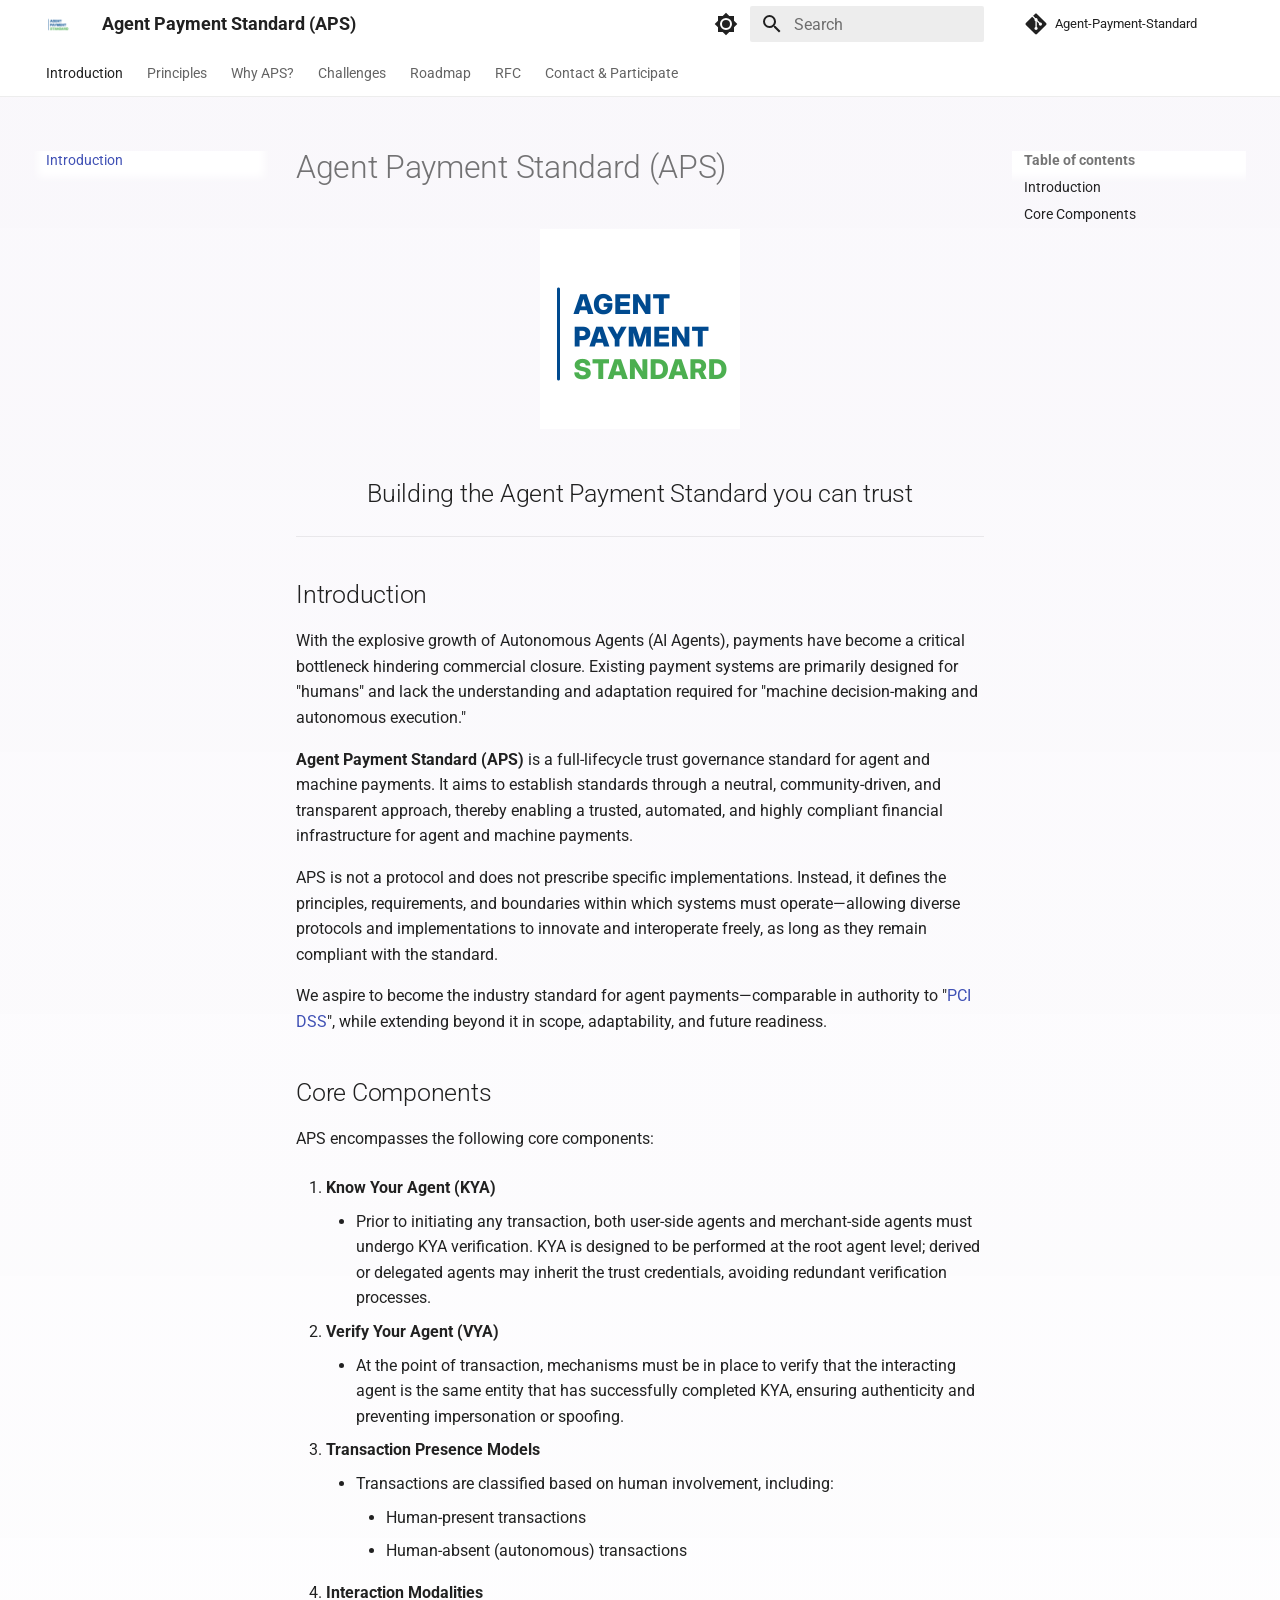
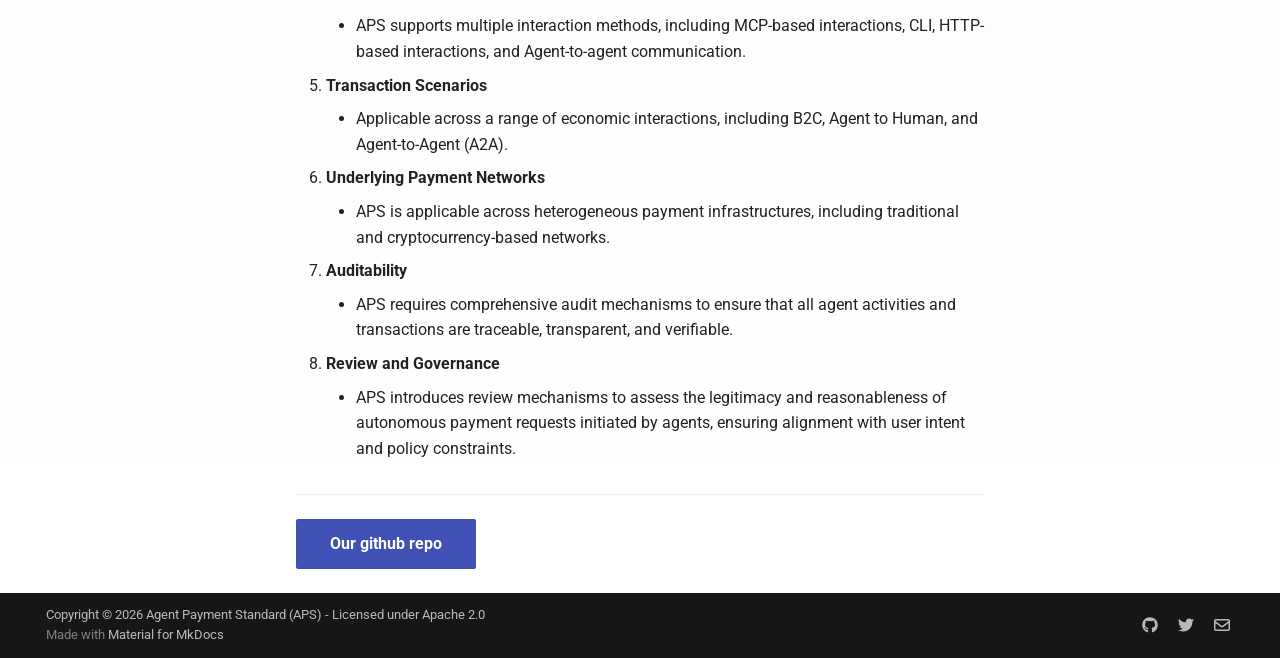
==== commit 9c4adb96: "Deployed 3b9167e with MkDocs version: 1.6.1" ====
--- a/index.html
+++ b/index.html
@@ -325,6 +325,26 @@
   
   
   
+    
+    
+      <li class="md-tabs__item">
+        <a href="RFC/KYA_RFC/" class="md-tabs__link">
+          
+  
+  
+  RFC
+
+        </a>
+      </li>
+    
+  
+
+      
+        
+  
+  
+  
+  
     <li class="md-tabs__item">
       <a href="participate/" class="md-tabs__link">
         
@@ -583,6 +603,151 @@
   
 
       </a>
+    </li>
+  
+
+    
+      
+      
+  
+  
+  
+  
+    
+    
+    
+    
+      
+      
+        
+      
+    
+    
+    <li class="md-nav__item md-nav__item--nested">
+      
+        
+        
+          
+        
+        <input class="md-nav__toggle md-toggle md-toggle--indeterminate" type="checkbox" id="__nav_6" >
+        
+          
+          <label class="md-nav__link" for="__nav_6" id="__nav_6_label" tabindex="0">
+            
+  
+  
+  <span class="md-ellipsis">
+    
+  
+    RFC
+  
+
+    
+  </span>
+  
+  
+
+            <span class="md-nav__icon md-icon"></span>
+          </label>
+        
+        <nav class="md-nav" data-md-level="1" aria-labelledby="__nav_6_label" aria-expanded="false">
+          <label class="md-nav__title" for="__nav_6">
+            <span class="md-nav__icon md-icon"></span>
+            
+  
+    RFC
+  
+
+          </label>
+          <ul class="md-nav__list" data-md-scrollfix>
+            
+              
+                
+  
+  
+  
+  
+    <li class="md-nav__item">
+      <a href="RFC/KYA_RFC/" class="md-nav__link">
+        
+  
+  
+  <span class="md-ellipsis">
+    
+  
+    Know Your Agent (KYA)
+  
+
+    
+  </span>
+  
+  
+
+      </a>
+    </li>
+  
+
+              
+            
+              
+                
+  
+  
+  
+  
+    <li class="md-nav__item">
+      <a href="RFC/VYA_RFC/" class="md-nav__link">
+        
+  
+  
+  <span class="md-ellipsis">
+    
+  
+    Verify Your Agent (VYA)
+  
+
+    
+  </span>
+  
+  
+
+      </a>
+    </li>
+  
+
+              
+            
+              
+                
+  
+  
+  
+  
+    <li class="md-nav__item">
+      <a href="RFC/Transaction_Type_RFC/" class="md-nav__link">
+        
+  
+  
+  <span class="md-ellipsis">
+    
+  
+    Transaction Type
+  
+
+    
+  </span>
+  
+  
+
+      </a>
+    </li>
+  
+
+              
+            
+          </ul>
+        </nav>
+      
     </li>
   
 
